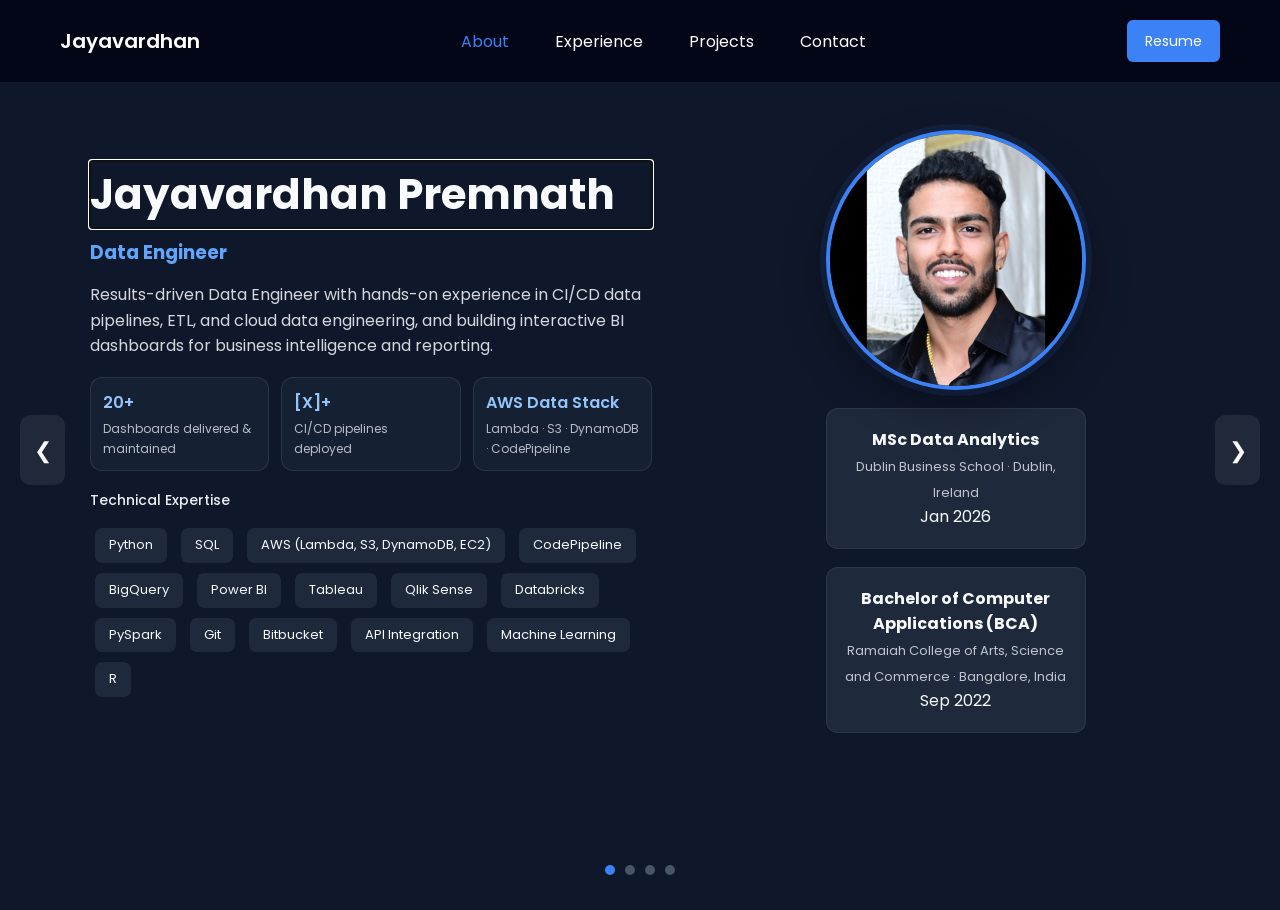
==== index.html @ 32259199 "portfolio update3" ====
<!DOCTYPE html>
<html lang="en">
  <head>
    <meta charset="UTF-8" />
    <meta name="viewport" content="width=device-width, initial-scale=1.0" />
    <title>Jayavardhan Premnath | Data Engineer</title>

    <meta
      name="description"
      content="Jayavardhan Premnath — Data Engineer. Builds CI/CD ETL pipelines and cloud analytics on AWS; delivers actionable BI dashboards using Python, SQL, and Power BI."
    />

    <link rel="preconnect" href="https://fonts.googleapis.com" />
    <link rel="preconnect" href="https://fonts.gstatic.com" crossorigin />

    <link rel="stylesheet" href="css/style.css" />
    <link
      href="https://fonts.googleapis.com/css2?family=Poppins:wght@300;400;500;600&display=swap"
      rel="stylesheet"
    />
  </head>

  <body>
    <!-- NAVBAR -->
    <nav class="navbar" aria-label="Primary">
      <a class="logo" href="#" aria-label="Go to About page">Jayavardhan</a>

      <ul class="nav-links">
        <li><button type="button" class="nav-btn active" data-page="0" aria-current="page">About</button></li>
        <li><button type="button" class="nav-btn" data-page="1">Experience</button></li>
        <li><button type="button" class="nav-btn" data-page="2">Projects</button></li>
        <li><button type="button" class="nav-btn" data-page="3">Contact</button></li>
      </ul>

      <a
        href="resume/Jayavardhan-Premnath-Resume.pdf"
        class="resume-btn"
        aria-label="Open Resume PDF"
        target="_blank"
        rel="noopener noreferrer"
      >
        Resume
      </a>
    </nav>

    <!-- PAGE WRAPPER -->
    <main class="page-wrapper">
      <!-- PAGE 1: ABOUT -->
      <section class="page active" id="page1" aria-label="About">
        <div class="about-screen">
          <div class="about-left">
            <h1>Jayavardhan Premnath</h1>
            <h3>Data Engineer</h3>

            <p>
              Results-driven Data Engineer with hands-on experience in CI/CD data pipelines, ETL, and cloud data engineering, and
              building interactive BI dashboards for business intelligence and reporting.
            </p>

            <div class="outcomes" aria-label="Key outcomes">
              <div class="outcome">
                <div class="outcome__value">20+</div>
                <div class="outcome__label">Dashboards delivered & maintained</div>
              </div>
              <div class="outcome">
                <div class="outcome__value">[X]+</div>
                <div class="outcome__label">CI/CD pipelines deployed</div>
              </div>
              <div class="outcome">
                <div class="outcome__value">AWS Data Stack</div>
                <div class="outcome__label">Lambda · S3 · DynamoDB · CodePipeline</div>
              </div>
            </div>

            <div class="skills-block" aria-label="Skills and tools">
              <h4 class="mini-heading">Technical Expertise</h4>
              <div class="skills-tags" aria-label="Technical skills">
                <span>Python</span>
                <span>SQL</span>
                <span>AWS (Lambda, S3, DynamoDB, EC2)</span>
                <span>CodePipeline</span>
                <span>BigQuery</span>
                <span>Power BI</span>
                <span>Tableau</span>
                <span>Qlik Sense</span>
                <span>Databricks</span>
                <span>PySpark</span>
                <span>Git</span>
                <span>Bitbucket</span>
                <span>API Integration</span>
                <span>Machine Learning</span>
                <span>R</span>
              </div>
            </div>
          </div>

          <div class="about-right">
            <div class="about-image">
              <img
                src="assets/images/profile.jpg"
                class="profile-image"
                alt="Profile image of Jayavardhan Premnath"
                loading="eager"
                decoding="async"
                width="320"
                height="320"
              />
            </div>

            <div class="education-card">
              <h4>MSc Data Analytics</h4>
              <span>Dublin Business School · Dublin, Ireland</span>
              <p>Jan 2026</p>
            </div>

            <div class="education-card">
              <h4>Bachelor of Computer Applications (BCA)</h4>
              <span>Ramaiah College of Arts, Science and Commerce · Bangalore, India</span>
              <p>Sep 2022</p>
            </div>
          </div>
        </div>
      </section>

      <!-- PAGE 2: EXPERIENCE & SKILLS -->
      <section class="page" id="page2" aria-label="Experience and Skills" aria-hidden="true" inert>
        <div class="section">
          <div class="section-head">
            <h2>Experience</h2>
          </div>

          <div class="page2-stack" aria-label="Experience and skills stack">
            <div class="experience-card experience-card--wide">
              <button
                type="button"
                class="experience-header js-accordion-toggle"
                id="experienceToggle-1"
                aria-controls="experienceContent-1"
                aria-expanded="false"
                data-target="experienceContent-1"
              >
                <span class="card-title">Reach — Data Engineer (Engineer 1)</span>
                <span class="role-pill" aria-label="Role dates">Dec 2022 – Sep 2024</span>
                <span class="expand-icon" aria-hidden="true">+</span>
              </button>

              <div class="experience-content" id="experienceContent-1" role="region" aria-labelledby="experienceToggle-1" hidden>
                <p class="meta">Bangalore, India</p>

                <div class="company-callout" aria-label="Company overview">
                  <p class="company-intro">
                    Cloud-native telecom SaaS enabling MVNO/broadband/IoT services. Supports high-volume data processing and
                    real-time analytics for operational insights and reporting.
                  </p>
                </div>

                <div class="env-row" aria-label="Environment and tools">
                  <span class="env-pill">AWS Lambda</span>
                  <span class="env-pill">S3</span>
                  <span class="env-pill">DynamoDB</span>
                  <span class="env-pill">CodePipeline</span>
                  <span class="env-pill">BigQuery</span>
                  <span class="env-pill">Power BI</span>
                  <span class="env-pill">Python</span>
                  <span class="env-pill">SQL</span>
                </div>

                <h4 class="role-subtitle">Key Contributions</h4>
                <ul class="impact-list">
                  <li>Built CI/CD ETL pipelines on AWS (Lambda, DynamoDB, S3, CodePipeline) for MVNO analytics datasets.</li>
                  <li>
                    Delivered and maintained <strong>20+ dashboards</strong> in Power BI (plus Qlik Sense), tracking churn, usage,
                    acquisition, and revenue KPIs.
                  </li>
                  <li>
                    Integrated HubSpot + BigQuery sources via Python (AWS Lambda) into curated BI datasets for customer success
                    analytics.
                  </li>
                  <li>Improved data freshness with event triggers and scheduled refresh/gateway configuration in Power BI.</li>
                  <li>Shipped client initiatives in Agile/Scrum with cross-functional teams (Data Quality, DevOps, Marketing).</li>
                </ul>

                <h4 class="role-subtitle">Key Initiatives</h4>
                <div class="initiatives-chips initiatives-chips--prominent" role="list" aria-label="Key initiatives">
                  <span class="chip" role="listitem">Power BI Integration Ownership</span>
                  <span class="chip" role="listitem">Pipeline Stabilization & Fixes</span>
                  <span class="chip" role="listitem">Client Dashboards & Enhancements</span>
                </div>
              </div>
            </div>

            <div class="skills-panel skills-panel--full" aria-label="Core skills">
              <div class="skills-panel__head">
                <h2 class="skills-panel__title">Core Skills</h2>
                <p class="skills-panel__subtitle">Keywords recruiters scan for</p>
              </div>

              <div class="skills-cards" role="list" aria-label="Skill groups">
                <div class="skill-card" role="listitem">
                  <div class="skill-card__title">Data Engineering</div>
                  <ul class="skill-card__list">
                    <li>ETL pipeline development</li>
                    <li>CI/CD deployment (AWS CodePipeline)</li>
                    <li>Data modeling & dataset curation</li>
                    <li>Data quality & optimization</li>
                  </ul>
                </div>

                <div class="skill-card" role="listitem">
                  <div class="skill-card__title">Cloud & Tools</div>
                  <div class="skills-tags" aria-label="Cloud and tools">
                    <span>AWS Lambda</span>
                    <span>S3</span>
                    <span>DynamoDB</span>
                    <span>EC2</span>
                    <span>BigQuery</span>
                    <span>Databricks</span>
                    <span>Git</span>
                    <span>Bitbucket</span>
                  </div>
                </div>

                <div class="skill-card" role="listitem">
                  <div class="skill-card__title">Analytics & BI</div>
                  <div class="skills-tags" aria-label="Analytics tools">
                    <span>Power BI</span>
                    <span>Tableau</span>
                    <span>Qlik Sense</span>
                  </div>
                  <div class="skill-card__hint">Dashboards, KPIs, refresh, gateway config</div>
                </div>

                <div class="skill-card" role="listitem">
                  <div class="skill-card__title">Languages</div>
                  <div class="skills-tags" aria-label="Languages">
                    <span>Python</span>
                    <span>SQL</span>
                    <span>PySpark</span>
                    <span>R</span>
                  </div>
                </div>
              </div>

              <div class="skills-footer">
                <div class="skills-footer__title">Collaboration</div>
                <ul class="skills-footer__list">
                  <li>Stakeholder engagement</li>
                  <li>Cross-functional collaboration</li>
                  <li>Agile/Scrum delivery</li>
                </ul>
              </div>
            </div>
          </div>

          <h2 class="section-title">Analytics Data Flow</h2>

          <div class="flow-wrap" aria-label="Analytics data flow">
            <div class="flow-board flow-board--with-arrows">
              <div class="flow-stage">
                <div class="flow-stage__head">Sources</div>

                <div class="flow-node">
                  <div class="flow-node__title">BigQuery</div>
                  <div class="flow-node__meta">Source (usage data)</div>
                </div>

                <div class="flow-node">
                  <div class="flow-node__title">HubSpot</div>
                  <div class="flow-node__meta">Source (customer interactions)</div>
                </div>

                <div class="flow-node">
                  <div class="flow-node__title">DynamoDB</div>
                  <div class="flow-node__meta">Source (operational data)</div>
                </div>
              </div>

              <div class="flow-stage">
                <div class="flow-stage__head">Processing</div>

                <div class="flow-node flow-node--accent">
                  <div class="flow-node__title">AWS Lambda</div>
                  <div class="flow-node__meta">Python transforms</div>
                </div>
              </div>

              <div class="flow-stage">
                <div class="flow-stage__head">Storage</div>

                <div class="flow-node">
                  <div class="flow-node__title">S3 Bucket</div>
                  <div class="flow-node__meta">Processed storage</div>
                </div>
              </div>

              <div class="flow-stage">
                <div class="flow-stage__head">Dashboards</div>

                <div class="flow-node">
                  <div class="flow-node__title">Power BI</div>
                  <div class="flow-node__meta">Analytics dashboards</div>
                </div>

                <div class="flow-node">
                  <div class="flow-node__title">Qlik Sense</div>
                  <div class="flow-node__meta">Analytics dashboards</div>
                </div>
              </div>
            </div>

            <div class="flow-connectors" aria-hidden="true">
              <div class="flow-connector"><span class="flow-connector__label">Extract</span></div>
              <div class="flow-connector"><span class="flow-connector__label">Transform</span></div>
              <div class="flow-connector"><span class="flow-connector__label">Publish</span></div>
            </div>
          </div>

          <p class="flow-caption">
            <strong>Pattern:</strong> Sources → AWS Lambda (Python transforms) → S3 processed storage → BI dashboards.
          </p>
        </div>
      </section>

      <!-- PAGE 3: PROJECTS (3 tablets) -->
      <section class="page" id="page3" aria-label="Projects" aria-hidden="true" inert>
        <div class="section">
          <div class="section-head">
            <h2>Projects</h2>
          </div>

          <div class="projects-grid" aria-label="Projects list">
            <!-- Tablet 1 -->
            <article class="project-tablet" aria-label="Airline Operations Dashboard project">
              <div class="tablet-top">
                <h3 class="tablet-title">Airline Operations Dashboard</h3>
                <div class="tablet-pill">Dashboard</div>
              </div>

              <p class="tablet-desc">
                Interactive dashboard analyzing airline operational performance for reporting and decision-making.
              </p>

              <h4 class="project-subtitle">Highlights</h4>
              <ul class="tablet-list">
                <li>Drill-down views for on-time performance, delays, and cancellations.</li>
                <li>KPI layer for route-level trends and operational insights.</li>
                <li>Optimized visuals for concise stakeholder reporting.</li>
              </ul>

              <h4 class="project-subtitle">Tech Stack</h4>
              <div class="skills-tags">
                <span>Power BI</span>
                <span>Tableau</span>
                <span>SQL</span>
              </div>

              <div class="tablet-actions">
                <a
                  class="btn-link"
                  href="https://github.com/jayavardhan22/Airline-Operations-Dashboard"
                  target="_blank"
                  rel="noopener noreferrer"
                >
                  GitHub
                </a>
              </div>
            </article>

            <!-- Tablet 2 -->
            <article class="project-tablet" aria-label="Bank Marketing ML Model project">
              <div class="tablet-top">
                <h3 class="tablet-title">Bank Marketing ML Model</h3>
                <div class="tablet-pill tablet-pill--ml">ML</div>
              </div>

              <p class="tablet-desc">Classification model predicting customer subscription behavior using marketing data.</p>

              <h4 class="project-subtitle">Highlights</h4>
              <ul class="tablet-list">
                <li>Cleaned and preprocessed dataset for modeling and evaluation.</li>
                <li>Trained and evaluated classification models with validated metrics.</li>
                <li>Interpreted feature influence to explain outcomes.</li>
              </ul>

              <h4 class="project-subtitle">Tech Stack</h4>
              <div class="skills-tags">
                <span>Python</span>
                <span>pandas</span>
                <span>scikit-learn</span>
              </div>

              <div class="tablet-actions">
                <a
                  class="btn-link"
                  href="https://github.com/jayavardhan22/Machine-Learning-Project_Bank_Marketing/blob/main/Bank_marketing_deposit.ipynb"
                  target="_blank"
                  rel="noopener noreferrer"
                >
                  GitHub
                </a>
              </div>
            </article>

            <!-- Tablet 3 -->
            <article class="project-tablet" aria-label="Traffic Collision Data Quality project">
              <div class="tablet-top">
                <h3 class="tablet-title">Traffic Collision Data Quality</h3>
                <div class="tablet-pill tablet-pill--dq">Data Quality</div>
              </div>

              <p class="tablet-desc">Hybrid ML + rule-based validation to improve dataset reliability and quality checks.</p>

              <h4 class="project-subtitle">Highlights</h4>
              <ul class="tablet-list">
                <li>Analyzed missing values, inconsistencies, and anomalies in large datasets.</li>
                <li>Implemented validation logic to score and improve reliability.</li>
                <li>Documented methodology with reproducible steps.</li>
              </ul>

              <h4 class="project-subtitle">Tech Stack</h4>
              <div class="skills-tags">
                <span>Python</span>
                <span>SQL</span>
                <span>Machine Learning</span>
              </div>

              <div class="tablet-actions">
                <a
                  class="btn-link"
                  href="https://github.com/jayavardhan22/A_Machine_Learning_and_Rule-Based_Approach_for_Data_Quality_Validation/tree/main"
                  target="_blank"
                  rel="noopener noreferrer"
                >
                  GitHub
                </a>
              </div>
            </article>
          </div>

          <h2 class="section-title">Awards & Achievements</h2>
          <div class="award-grid" aria-label="Awards">
            <div class="award-card">
              <h4>Rookie-Rockstar</h4>
              <p>Awarded for delivering critical MVNO projects ahead of schedule.</p>
            </div>
            <div class="award-card">
              <h4>Employee of the Month</h4>
              <p>Awarded for high-impact delivery and consistent execution in client work.</p>
            </div>
          </div>
        </div>
      </section>

      <!-- PAGE 4: CONTACT (interactive) -->
      <section class="page" id="page4" aria-label="Contact" aria-hidden="true" inert>
        <div class="section">
          <div class="section-head">
            <h2>Contact</h2>
          </div>

          <div class="contact-grid" aria-label="Contact methods">
            <a class="contact-tile" href="mailto:jayavardhanp2204@gmail.com" aria-label="Email Jayavardhan">
              <div class="tile-icon" aria-hidden="true">✉</div>
              <div class="tile-content">
                <div class="tile-title">Email</div>
                <div class="tile-value">jayavardhanp2204@gmail.com</div>
              </div>
              <div class="tile-cta" aria-hidden="true">Open</div>
            </a>

            <a class="contact-tile" href="tel:+353892484461" aria-label="Call Irish number">
              <div class="tile-icon" aria-hidden="true">☎</div>
              <div class="tile-content">
                <div class="tile-title">Phone (Ireland)</div>
                <div class="tile-value">+353 892 484 461</div>
              </div>
              <div class="tile-cta" aria-hidden="true">Call</div>
            </a>

            <a class="contact-tile" href="tel:+917406165884" aria-label="Call Indian number">
              <div class="tile-icon" aria-hidden="true">☎</div>
              <div class="tile-content">
                <div class="tile-title">Phone (India)</div>
                <div class="tile-value">+91 74061 65884</div>
              </div>
              <div class="tile-cta" aria-hidden="true">Call</div>
            </a>

            <a
              class="contact-tile"
              href="https://www.linkedin.com/in/jayavardhan-premnath-a7293b237/"
              target="_blank"
              rel="noopener noreferrer"
              aria-label="Open LinkedIn"
            >
              <div class="tile-icon" aria-hidden="true">in</div>
              <div class="tile-content">
                <div class="tile-title">LinkedIn</div>
                <div class="tile-value">jayavardhan-premnath</div>
              </div>
              <div class="tile-cta" aria-hidden="true">Open</div>
            </a>

            <a
              class="contact-tile"
              href="https://github.com/jayavardhan22"
              target="_blank"
              rel="noopener noreferrer"
              aria-label="Open GitHub"
            >
              <div class="tile-icon" aria-hidden="true">⌂</div>
              <div class="tile-content">
                <div class="tile-title">GitHub</div>
                <div class="tile-value">jayavardhan22</div>
              </div>
              <div class="tile-cta" aria-hidden="true">Open</div>
            </a>

            <a
              class="contact-tile"
              href="https://www.instagram.com/jayavardhan__p/"
              target="_blank"
              rel="noopener noreferrer"
              aria-label="Open Instagram"
            >
              <div class="tile-icon" aria-hidden="true">◎</div>
              <div class="tile-content">
                <div class="tile-title">Instagram</div>
                <div class="tile-value">@jayavardhan__p</div>
              </div>
              <div class="tile-cta" aria-hidden="true">Open</div>
            </a>

            <a
              class="contact-tile contact-tile--resume"
              href="resume/Jayavardhan-Premnath-Resume.pdf"
              target="_blank"
              rel="noopener noreferrer"
              aria-label="Open resume PDF"
            >
              <div class="tile-icon" aria-hidden="true">⤓</div>
              <div class="tile-content">
                <div class="tile-title">Resume</div>
                <div class="tile-value">Jayavardhan-Premnath-Resume.pdf</div>
              </div>
              <div class="tile-cta" aria-hidden="true">Open</div>
            </a>
          </div>
        </div>
      </section>
    </main>

    <!-- NAVIGATION ARROWS -->
    <div class="nav-arrows" aria-label="Page navigation arrows">
      <button type="button" class="arrow" id="prevBtn" aria-label="Previous Page">❮</button>
      <button type="button" class="arrow" id="nextBtn" aria-label="Next Page">❯</button>
    </div>

    <!-- PAGE INDICATORS -->
    <div class="page-indicator" aria-label="Page indicators">
      <button type="button" class="dot-page active" data-page="0" aria-label="Page 1"></button>
      <button type="button" class="dot-page" data-page="1" aria-label="Page 2"></button>
      <button type="button" class="dot-page" data-page="2" aria-label="Page 3"></button>
      <button type="button" class="dot-page" data-page="3" aria-label="Page 4"></button>
    </div>

    <script>
      document.addEventListener("DOMContentLoaded", () => {
        let currentPage = 0;

        const pages = Array.from(document.querySelectorAll(".page"));
        const dots = Array.from(document.querySelectorAll(".dot-page"));
        const navButtons = Array.from(document.querySelectorAll(".nav-btn"));
        const prevBtn = document.getElementById("prevBtn");
        const nextBtn = document.getElementById("nextBtn");

        const setPageState = (activeIndex) => {
          pages.forEach((page, i) => {
            const isActive = i === activeIndex;
            page.classList.toggle("active", isActive);

            page.toggleAttribute("aria-hidden", !isActive);

            if (!isActive) page.setAttribute("inert", "");
            else page.removeAttribute("inert");
          });

          dots.forEach((dot, i) => dot.classList.toggle("active", i === activeIndex));

          navButtons.forEach((btn) => {
            const isActive = Number(btn.dataset.page) === activeIndex;
            btn.classList.toggle("active", isActive);
            if (isActive) btn.setAttribute("aria-current", "page");
            else btn.removeAttribute("aria-current");
          });

          currentPage = activeIndex;
        };

        const showPage = (index) => {
          if (index < 0 || index >= pages.length) return;
          setPageState(index);

          const heading = pages[index].querySelector("h1, h2, h3");
          if (heading) {
            heading.setAttribute("tabindex", "-1");
            heading.focus({ preventScroll: true });
            heading.addEventListener("blur", () => heading.removeAttribute("tabindex"), { once: true });
          }
        };

        navButtons.forEach((btn) => {
          btn.addEventListener("click", () => showPage(Number(btn.dataset.page)));
        });

        dots.forEach((dot) => {
          dot.addEventListener("click", () => showPage(Number(dot.dataset.page)));
        });

        nextBtn.addEventListener("click", () => {
          if (currentPage < pages.length - 1) showPage(currentPage + 1);
        });

        prevBtn.addEventListener("click", () => {
          if (currentPage > 0) showPage(currentPage - 1);
        });

        document.addEventListener("keydown", (e) => {
          const tag = e.target?.tagName?.toLowerCase?.() || "";
          const isFormField = ["input", "textarea", "select"].includes(tag);
          if (isFormField) return;
          if (e.altKey || e.ctrlKey || e.metaKey) return;

          if (e.key === "ArrowRight") nextBtn.click();
          if (e.key === "ArrowLeft") prevBtn.click();
        });

        // Accordion logic used only on Experience page
        const toggles = Array.from(document.querySelectorAll(".js-accordion-toggle"));

        const openAccordion = (toggleBtn, content) => {
          content.hidden = false;
          content.classList.add("show");

          content.style.maxHeight = content.scrollHeight + "px";
          content.style.paddingTop = "20px";
          content.style.paddingBottom = "20px";

          toggleBtn.setAttribute("aria-expanded", "true");
          const icon = toggleBtn.querySelector(".expand-icon");
          if (icon) icon.textContent = "−";
        };

        const closeAccordion = (toggleBtn, content) => {
          content.classList.remove("show");
          content.style.maxHeight = "0px";
          content.style.paddingTop = "0px";
          content.style.paddingBottom = "0px";

          toggleBtn.setAttribute("aria-expanded", "false");
          const icon = toggleBtn.querySelector(".expand-icon");
          if (icon) icon.textContent = "+";

          window.setTimeout(() => {
            content.hidden = true;
          }, 350);
        };

        const onToggle = (toggleBtn) => {
          const targetId = toggleBtn.getAttribute("data-target");
          const content = document.getElementById(targetId);
          if (!content) return;

          const isOpen = toggleBtn.getAttribute("aria-expanded") === "true";
          if (isOpen) closeAccordion(toggleBtn, content);
          else openAccordion(toggleBtn, content);
        };

        toggles.forEach((btn) => btn.addEventListener("click", () => onToggle(btn)));

        showPage(0);
      });
    </script>
  </body>
</html>
---- css/style.css ----
/* GLOBAL STYLES */
* {
  margin: 0;
  padding: 0;
  box-sizing: border-box;
  font-family: 'Poppins', sans-serif;
}

html,
body {
  height: 100%;
}

body {
  background: #0f172a;
  color: #f8fafc;
  line-height: 1.6;
  overflow-x: hidden;
  overflow-y: auto;
}

img {
  max-width: 100%;
  display: block;
}

/* NAVBAR */
.navbar {
  display: flex;
  justify-content: space-between;
  align-items: center;
  padding: 20px 60px;
  background: #020617;
  position: sticky;
  top: 0;
  z-index: 1000;
}

.logo {
  font-size: 20px;
  font-weight: 600;
  color: #ffffff;
  text-decoration: none;
}

.nav-links {
  display: flex;
  list-style: none;
  gap: 30px;
  align-items: center;
}

.nav-btn {
  appearance: none;
  border: 0;
  background: transparent;
  color: #ffffff;
  cursor: pointer;
  font-size: 16px;
  padding: 6px 8px;
  transition: color 0.2s ease;
}

.nav-btn:hover {
  color: #3b82f6;
}

.nav-btn.active {
  color: #3b82f6;
}

.nav-btn:focus-visible,
.resume-btn:focus-visible,
.arrow:focus-visible,
.dot-page:focus-visible,
.experience-header:focus-visible,
.project-links a:focus-visible,
#page4 a:focus-visible,
.logo:focus-visible,
.btn-link:focus-visible,
.contact-tile:focus-visible {
  outline: 2px solid #3b82f6;
  outline-offset: 3px;
}

.resume-btn {
  background: #3b82f6;
  padding: 10px 18px;
  border-radius: 6px;
  color: #ffffff;
  text-decoration: none;
  font-size: 14px;
  transition: background 0.2s ease;
}

.resume-btn:hover {
  background: #2563eb;
}

/* PAGE SYSTEM */
.page-wrapper {
  position: relative;
  min-height: calc(100vh - 72px);
  overflow: hidden;
}

.page {
  position: absolute;
  inset: 0;
  width: 100%;
  padding: 48px 60px;
  min-height: calc(100vh - 72px);
  opacity: 0;
  transform: translateX(100%);
  transition: transform 0.55s ease, opacity 0.55s ease;
  pointer-events: none;
}

.page.active {
  position: relative;
  opacity: 1;
  transform: translateX(0);
  pointer-events: auto;
}

/* ABOUT PAGE */
.about-screen {
  display: grid;
  grid-template-columns: 1.2fr 1fr;
  align-items: center;
  gap: 70px;
  max-width: 1100px;
  margin: 0 auto;
}

.about-left h1 {
  font-size: 42px;
  margin-bottom: 10px;
}

.about-left h3 {
  color: #60a5fa;
  margin-bottom: 14px;
}

.about-left p {
  color: rgba(248, 250, 252, 0.85);
  max-width: 560px;
}

/* Key outcomes */
.outcomes {
  margin-top: 18px;
  display: grid;
  grid-template-columns: repeat(3, minmax(0, 1fr));
  gap: 12px;
  max-width: 680px;
}

.outcome {
  border: 1px solid rgba(148, 163, 184, 0.16);
  background: rgba(30, 41, 59, 0.55);
  border-radius: 12px;
  padding: 12px;
}

.outcome__value {
  font-size: 16px;
  font-weight: 600;
  color: #93c5fd;
  margin-bottom: 4px;
}

.outcome__label {
  font-size: 12px;
  opacity: 0.9;
  color: rgba(248, 250, 252, 0.8);
}

/* SKILLS (tags) */
.skills-tags {
  margin-top: 12px;
}

.skills-tags span {
  background: #1e293b;
  padding: 7px 14px;
  border-radius: 7px;
  font-size: 13px;
  margin: 5px;
  display: inline-block;
  transition: background 0.2s ease, transform 0.2s ease;
}

.skills-tags span:hover {
  background: #3b82f6;
  transform: translateY(-1px);
}

.skills-block {
  margin-top: 18px;
}

.mini-heading {
  margin-top: 18px;
  font-size: 14px;
  font-weight: 500;
  opacity: 0.95;
}

/* RIGHT SIDE ABOUT */
.about-right {
  display: flex;
  flex-direction: column;
  align-items: center;
  gap: 18px;
}

/* Image frame wrapper for consistent crop */
.about-image {
  width: 260px;
  height: 260px;
  border-radius: 50%;
  overflow: hidden;
  position: relative;
  background: #0b1220;
  border: 4px solid #3b82f6;
  box-shadow: 0 0 0 6px rgba(59, 130, 246, 0.1), 0 16px 40px rgba(0, 0, 0, 0.35);
}

.profile-image {
  width: 100%;
  height: 100%;
  display: block;
  object-fit: cover;
  object-position: 50% 20%;
}

/* EDUCATION */
.education-card {
  background: #1e293b;
  padding: 18px;
  border-radius: 12px;
  width: 260px;
  text-align: center;
  transition: transform 0.2s ease, background 0.2s ease;
  border: 1px solid rgba(148, 163, 184, 0.12);
}

.education-card:hover {
  background: #334155;
  transform: translateY(-4px);
}

.education-card span {
  opacity: 0.75;
  font-size: 13px;
}

/* GENERAL SECTIONS */
.section {
  max-width: 1050px;
  margin: 0 auto;
}

.section h2 {
  font-size: 28px;
  margin-bottom: 18px;
}

.section-title {
  margin-top: 34px;
}

.section-head {
  margin-bottom: 16px;
}

/* PAGE 2 stack */
.page2-stack {
  display: grid;
  grid-template-columns: 1fr;
  gap: 16px;
  margin-top: 14px;
}

/* EXPERIENCE / ACCORDION CARDS */
.experience-card {
  background: #1e293b;
  border-radius: 12px;
  max-width: 900px;
  margin: 0 auto;
  overflow: hidden;
  border: 1px solid rgba(148, 163, 184, 0.12);
}

.experience-card--wide {
  max-width: 100%;
}

.experience-header {
  width: 100%;
  border: 0;
  background: transparent;
  color: inherit;
  display: grid;
  grid-template-columns: 1fr auto auto;
  gap: 10px;
  align-items: center;
  padding: 18px 20px;
  cursor: pointer;
  user-select: none;
  text-align: left;
}

.card-title {
  font-size: 18px;
  font-weight: 500;
}

.role-pill {
  white-space: nowrap;
  font-size: 12px;
  padding: 6px 10px;
  border-radius: 999px;
  background: rgba(148, 163, 184, 0.12);
  border: 1px solid rgba(148, 163, 184, 0.18);
  color: rgba(248, 250, 252, 0.9);
}

.expand-icon {
  font-size: 18px;
  min-width: 24px;
  text-align: right;
}

.meta {
  opacity: 0.85;
}

.company-callout {
  margin-top: 10px;
  border: 1px solid rgba(148, 163, 184, 0.12);
  background: rgba(2, 6, 23, 0.25);
  border-radius: 12px;
  padding: 12px;
}

.company-intro {
  opacity: 0.92;
}

.role-subtitle {
  margin-top: 14px;
  margin-bottom: 6px;
  font-size: 14px;
  font-weight: 600;
  opacity: 0.95;
}

.env-row {
  margin-top: 12px;
  display: flex;
  flex-wrap: wrap;
  gap: 8px;
}

.env-pill {
  font-size: 12px;
  padding: 6px 10px;
  border-radius: 999px;
  border: 1px solid rgba(59, 130, 246, 0.25);
  background: rgba(59, 130, 246, 0.08);
  color: rgba(219, 234, 254, 0.95);
}

.impact-list {
  margin-top: 8px;
}

.impact-list li {
  opacity: 0.92;
  margin-bottom: 8px;
}

.experience-content {
  max-height: 0;
  overflow: hidden;
  padding: 0 20px;
  transition: max-height 0.35s ease, padding 0.35s ease;
}

.experience-content.show {
  padding: 18px 20px;
}

.experience-content ul {
  margin-left: 20px;
  margin-top: 10px;
}

/* Key initiatives */
.initiatives-chips {
  display: flex;
  flex-wrap: wrap;
  gap: 10px;
  margin-top: 12px;
}

.initiatives-chips--prominent {
  padding: 12px;
  border-radius: 12px;
  border: 1px solid rgba(59, 130, 246, 0.22);
  background: rgba(59, 130, 246, 0.09);
}

.chip {
  display: inline-flex;
  align-items: center;
  padding: 8px 12px;
  border-radius: 999px;
  font-size: 12px;
  background: rgba(59, 130, 246, 0.16);
  border: 1px solid rgba(59, 130, 246, 0.4);
  color: #dbeafe;
}

/* CORE SKILLS */
.skills-panel {
  background: radial-gradient(1200px 400px at 20% 0%, rgba(59, 130, 246, 0.14), transparent 60%),
    rgba(30, 41, 59, 0.55);
  border: 1px solid rgba(148, 163, 184, 0.12);
  border-radius: 12px;
  padding: 16px;
}

.skills-panel--full {
  max-width: 100%;
}

.skills-panel__head {
  display: flex;
  align-items: baseline;
  justify-content: space-between;
  gap: 12px;
  padding-bottom: 10px;
  border-bottom: 1px solid rgba(148, 163, 184, 0.12);
  margin-bottom: 12px;
}

.skills-panel__title {
  font-size: 18px;
  margin: 0;
}

.skills-panel__subtitle {
  font-size: 12px;
  opacity: 0.85;
}

.skills-cards {
  display: grid;
  grid-template-columns: repeat(2, minmax(0, 1fr));
  gap: 12px;
}

.skill-card {
  background: rgba(2, 6, 23, 0.22);
  border: 1px solid rgba(148, 163, 184, 0.12);
  border-radius: 12px;
  padding: 12px;
  transition: transform 0.2s ease, border-color 0.2s ease;
}

.skill-card:hover {
  transform: translateY(-2px);
  border-color: rgba(59, 130, 246, 0.25);
}

.skill-card__title {
  font-size: 13px;
  font-weight: 600;
  opacity: 0.95;
  margin-bottom: 8px;
  position: relative;
  padding-left: 18px;
}

.skill-card__title::before {
  content: '▸';
  position: absolute;
  left: 0;
  top: 0;
  opacity: 0.9;
  color: #60a5fa;
}

.skill-card__list {
  margin-left: 18px;
}

.skill-card__list li {
  margin-bottom: 6px;
  opacity: 0.9;
}

.skill-card__hint {
  margin-top: 8px;
  font-size: 12px;
  opacity: 0.78;
}

.skills-footer {
  margin-top: 12px;
  padding-top: 12px;
  border-top: 1px solid rgba(148, 163, 184, 0.12);
}

.skills-footer__title {
  font-size: 13px;
  font-weight: 600;
  margin-bottom: 6px;
  opacity: 0.95;
}

.skills-footer__list {
  margin-left: 18px;
}

.skills-footer__list li {
  margin-bottom: 6px;
  opacity: 0.88;
}

/* FLOW */
.flow-wrap {
  position: relative;
  margin-top: 12px;
}

.flow-board {
  display: grid;
  grid-template-columns: repeat(4, minmax(0, 1fr));
  gap: 12px;
  align-items: start;
}

.flow-board--with-arrows .flow-stage:not(:last-child)::after {
  content: '➜';
  position: absolute;
  top: 18px;
  right: -18px;
  color: rgba(34, 197, 94, 0.9);
  font-size: 18px;
}

.flow-stage {
  background: rgba(30, 41, 59, 0.55);
  border: 1px solid rgba(148, 163, 184, 0.12);
  border-radius: 12px;
  padding: 12px;
  position: relative;
  min-height: 185px;
}

.flow-stage__head {
  font-size: 12px;
  letter-spacing: 0.08em;
  text-transform: uppercase;
  opacity: 0.85;
  margin-bottom: 10px;
}

.flow-node {
  background: #1e293b;
  border: 1px solid rgba(148, 163, 184, 0.12);
  border-radius: 10px;
  padding: 12px;
  margin-bottom: 10px;
}

.flow-node:last-child {
  margin-bottom: 0;
}

.flow-node__title {
  font-size: 14px;
  font-weight: 500;
}

.flow-node__meta {
  font-size: 12px;
  opacity: 0.8;
  margin-top: 4px;
}

.flow-node--accent {
  border-color: rgba(59, 130, 246, 0.35);
  background: rgba(30, 41, 59, 0.85);
}

/* Connectors row under the board */
.flow-connectors {
  display: grid;
  grid-template-columns: repeat(3, minmax(0, 1fr));
  gap: 12px;
  margin-top: 10px;
  padding: 0 6px;
}

.flow-connector {
  height: 28px;
  border-radius: 999px;
  border: 1px solid rgba(34, 197, 94, 0.35);
  background: rgba(34, 197, 94, 0.08);
  position: relative;
  overflow: hidden;
}

.flow-connector::before {
  content: '';
  position: absolute;
  inset: 0;
  background: linear-gradient(90deg, transparent, rgba(34, 197, 94, 0.23), transparent);
  transform: translateX(-60%);
  animation: flowSweep 1.8s linear infinite;
}

.flow-connector::after {
  content: '➜';
  position: absolute;
  right: 10px;
  top: 50%;
  transform: translateY(-50%);
  opacity: 0.9;
  color: #22c55e;
  font-size: 14px;
}

.flow-connector__label {
  position: relative;
  z-index: 1;
  display: inline-flex;
  height: 100%;
  align-items: center;
  padding-left: 12px;
  font-size: 12px;
  opacity: 0.9;
  color: #bbf7d0;
  letter-spacing: 0.02em;
}

@keyframes flowSweep {
  0% { transform: translateX(-60%); }
  100% { transform: translateX(60%); }
}

.flow-caption {
  margin-top: 10px;
  font-size: 13px;
  opacity: 0.85;
}

/* PROJECTS: tablets grid */
.projects-grid {
  display: grid;
  grid-template-columns: repeat(3, minmax(0, 1fr));
  gap: 14px;
  margin-top: 14px;
}

.project-tablet {
  background: radial-gradient(900px 260px at 20% 0%, rgba(59, 130, 246, 0.18), transparent 60%),
    rgba(30, 41, 59, 0.55);
  border: 1px solid rgba(148, 163, 184, 0.14);
  border-radius: 16px;
  padding: 14px;
  transition: transform 0.2s ease, border-color 0.2s ease;
  min-height: 420px;
}

.project-tablet:hover {
  transform: translateY(-4px);
  border-color: rgba(59, 130, 246, 0.28);
}

.tablet-top {
  display: flex;
  align-items: flex-start;
  justify-content: space-between;
  gap: 10px;
  margin-bottom: 10px;
}

.tablet-title {
  font-size: 16px;
  font-weight: 600;
  line-height: 1.3;
}

.tablet-pill {
  font-size: 11px;
  padding: 6px 10px;
  border-radius: 999px;
  border: 1px solid rgba(148, 163, 184, 0.18);
  background: rgba(2, 6, 23, 0.18);
  opacity: 0.95;
  white-space: nowrap;
}

.tablet-pill--ml {
  border-color: rgba(168, 85, 247, 0.35);
  background: rgba(168, 85, 247, 0.12);
}

.tablet-pill--dq {
  border-color: rgba(34, 197, 94, 0.35);
  background: rgba(34, 197, 94, 0.12);
}

.tablet-desc {
  opacity: 0.86;
  font-size: 13px;
  margin-bottom: 10px;
}

.tablet-list {
  margin-left: 18px;
  margin-top: 8px;
}

.tablet-list li {
  margin-bottom: 8px;
  opacity: 0.9;
}

.tablet-actions {
  margin-top: 12px;
  display: flex;
  gap: 10px;
}

.btn-link {
  display: inline-flex;
  align-items: center;
  justify-content: center;
  padding: 10px 12px;
  border-radius: 12px;
  text-decoration: none;
  color: #e2e8f0;
  background: rgba(2, 6, 23, 0.25);
  border: 1px solid rgba(148, 163, 184, 0.14);
  transition: transform 0.2s ease, background 0.2s ease, border-color 0.2s ease;
}

.btn-link:hover {
  transform: translateY(-2px);
  background: rgba(59, 130, 246, 0.14);
  border-color: rgba(59, 130, 246, 0.25);
}

/* PROJECTS EXTRAS */
.project-subtitle {
  margin-top: 14px;
  margin-bottom: 6px;
  font-size: 13px;
  font-weight: 600;
  opacity: 0.95;
}

/* Awards */
.award-grid {
  display: grid;
  grid-template-columns: repeat(2, minmax(0, 1fr));
  gap: 14px;
  max-width: 650px;
  margin: 0 auto;
}

.award-card {
  background: rgba(30, 41, 59, 0.55);
  border: 1px solid rgba(148, 163, 184, 0.12);
  border-radius: 12px;
  padding: 16px;
}

.award-card h4 {
  font-size: 16px;
  margin-bottom: 6px;
}

.award-card p {
  font-size: 13px;
  opacity: 0.85;
}

/* CONTACT: interactive grid */
.contact-grid {
  display: grid;
  grid-template-columns: repeat(2, minmax(0, 1fr));
  gap: 14px;
  margin-top: 14px;
}

.contact-tile {
  text-decoration: none;
  color: inherit;
  display: grid;
  grid-template-columns: 44px 1fr auto;
  align-items: center;
  gap: 12px;

  padding: 14px;
  border-radius: 16px;
  border: 1px solid rgba(148, 163, 184, 0.14);
  background: rgba(30, 41, 59, 0.55);

  transition: transform 0.2s ease, border-color 0.2s ease, background 0.2s ease;
}

.contact-tile:hover {
  transform: translateY(-3px);
  border-color: rgba(59, 130, 246, 0.3);
  background: rgba(2, 6, 23, 0.22);
}

.contact-tile--resume {
  border-color: rgba(34, 197, 94, 0.22);
}

.tile-icon {
  width: 44px;
  height: 44px;
  border-radius: 14px;
  display: flex;
  align-items: center;
  justify-content: center;

  background: rgba(59, 130, 246, 0.12);
  border: 1px solid rgba(59, 130, 246, 0.22);

  font-weight: 600;
}

.tile-content {
  min-width: 0;
}

.tile-title {
  font-size: 12px;
  opacity: 0.8;
  margin-bottom: 2px;
}

.tile-value {
  font-size: 14px;
  font-weight: 500;
  overflow: hidden;
  text-overflow: ellipsis;
  white-space: nowrap;
}

.tile-cta {
  font-size: 12px;
  opacity: 0.75;
  padding: 6px 10px;
  border-radius: 999px;
  background: rgba(148, 163, 184, 0.12);
  border: 1px solid rgba(148, 163, 184, 0.16);
}

/* NAVIGATION ARROWS */
.nav-arrows {
  position: fixed;
  top: 50%;
  left: 0;
  width: 100%;
  display: flex;
  justify-content: space-between;
  transform: translateY(-50%);
  pointer-events: none;
  z-index: 100;
}

.arrow {
  pointer-events: auto;
  border: 0;
  color: inherit;
  width: 45px;
  height: 70px;
  background: rgba(255, 255, 255, 0.08);
  backdrop-filter: blur(10px);
  display: flex;
  align-items: center;
  justify-content: center;
  border-radius: 10px;
  font-size: 22px;
  cursor: pointer;
  margin: 0 20px;
  transition: background 0.2s ease;
}

.arrow:hover {
  background: rgba(59, 130, 246, 0.5);
}

/* PAGE INDICATOR */
.page-indicator {
  position: fixed;
  bottom: 25px;
  left: 50%;
  transform: translateX(-50%);
  display: flex;
  gap: 10px;
  z-index: 110;
}

.dot-page {
  appearance: none;
  border: 0;
  padding: 0;
  width: 10px;
  height: 10px;
  border-radius: 50%;
  background: #475569;
  cursor: pointer;
}

.dot-page.active {
  background: #3b82f6;
}

/* RESPONSIVE */
@media (max-width: 900px) {
  .navbar { padding: 16px 20px; }
  .nav-links { display: none; }
  .page { padding: 32px 20px; }

  .about-screen {
    grid-template-columns: 1fr;
    text-align: center;
    gap: 40px;
  }

  .about-left p { margin: 0 auto; }

  .outcomes {
    grid-template-columns: 1fr;
    max-width: 420px;
    margin-left: auto;
    margin-right: auto;
  }

  .about-image {
    width: 210px;
    height: 210px;
  }

  .skills-cards { grid-template-columns: 1fr; }

  .flow-board { grid-template-columns: 1fr; }
  .flow-board--with-arrows .flow-stage:not(:last-child)::after { content: ''; }
  .flow-connectors { grid-template-columns: 1fr; }

  .projects-grid { grid-template-columns: 1fr; }

  .award-grid { grid-template-columns: 1fr; }

  .contact-grid { grid-template-columns: 1fr; }

  .arrow {
    margin: 0 10px;
    width: 42px;
    height: 64px;
  }
}

/* Reduced motion */
@media (prefers-reduced-motion: reduce) {
  .page { transition: none; }
  .experience-content { transition: none; }
  .flow-connector::before { animation: none; }
}
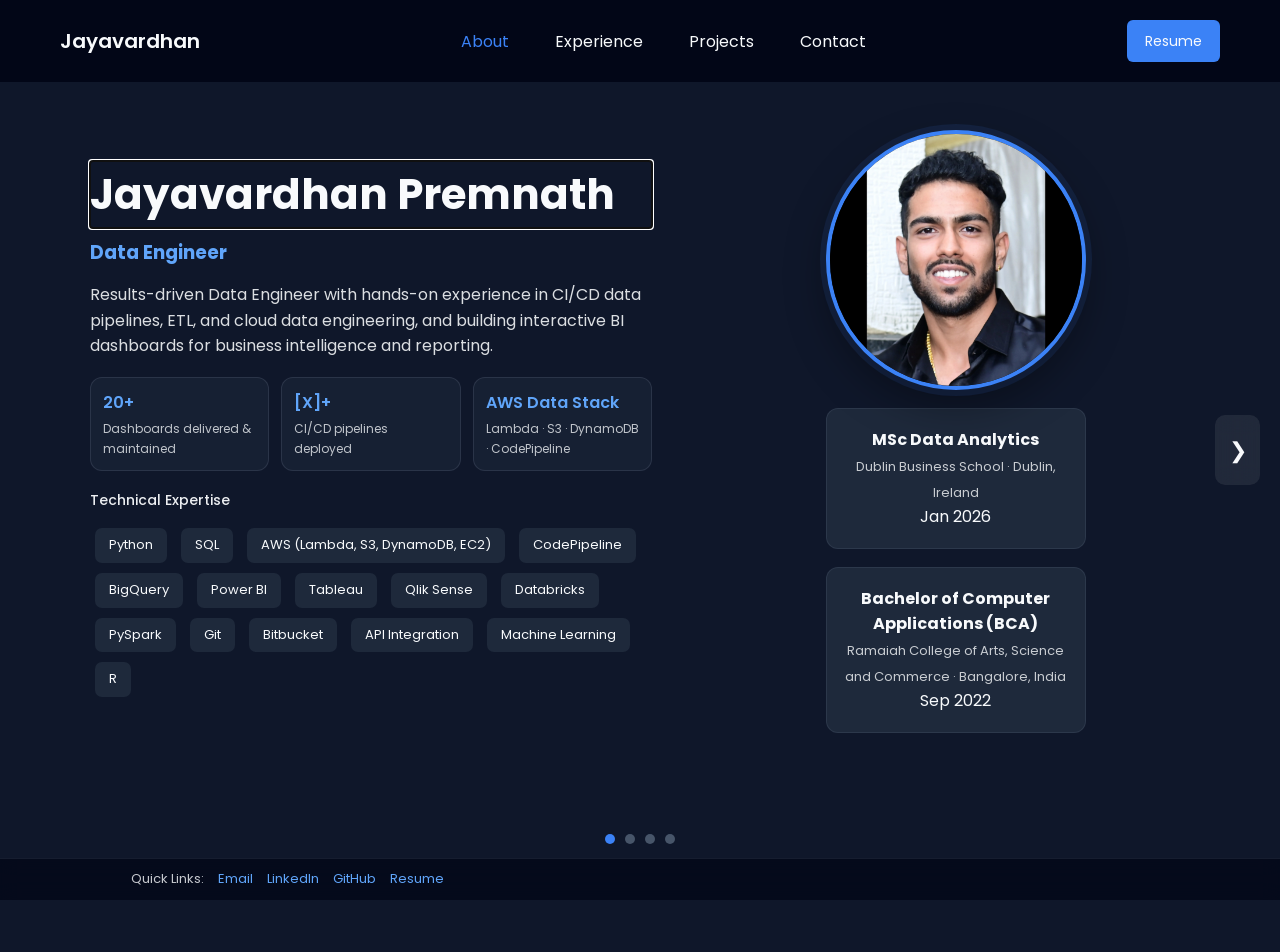
==== commit 857fef73: "portfolio update4" ====
--- a/index.html
+++ b/index.html
@@ -3,15 +3,47 @@
   <head>
     <meta charset="UTF-8" />
     <meta name="viewport" content="width=device-width, initial-scale=1.0" />
-    <title>Jayavardhan Premnath | Data Engineer</title>
+    <title>Jayavardhan Premnath | Data Engineer Portfolio</title>
 
     <meta
       name="description"
-      content="Jayavardhan Premnath — Data Engineer. Builds CI/CD ETL pipelines and cloud analytics on AWS; delivers actionable BI dashboards using Python, SQL, and Power BI."
+      content="Jayavardhan Premnath — Data Engineer. Builds CI/CD data pipelines and cloud analytics on AWS; delivers BI dashboards using Python, SQL, and Power BI."
     />
-
+    <meta name="theme-color" content="#0f172a" />
+
+    <!-- Canonical (update after you deploy) -->
+    <link rel="canonical" href="https://example.com/" />
+
+    <!-- Open Graph -->
+    <meta property="og:type" content="website" />
+    <meta property="og:title" content="Jayavardhan Premnath | Data Engineer Portfolio" />
+    <meta
+      property="og:description"
+      content="AWS ETL/CI-CD pipelines, Python/SQL, and BI dashboards (Power BI, Qlik Sense)."
+    />
+    <meta property="og:url" content="https://example.com/" />
+    <meta property="og:image" content="assets/images/og-cover.png" />
+
+    <!-- Twitter Card -->
+    <meta name="twitter:card" content="summary_large_image" />
+    <meta name="twitter:title" content="Jayavardhan Premnath | Data Engineer Portfolio" />
+    <meta
+      name="twitter:description"
+      content="AWS ETL/CI-CD pipelines, Python/SQL, and BI dashboards (Power BI, Qlik Sense)."
+    />
+    <meta name="twitter:image" content="assets/images/og-cover.png" />
+
+    <!-- Favicons -->
+    <link rel="icon" href="assets/favicons/favicon.ico" sizes="any" />
+    <link rel="icon" type="image/png" href="assets/favicons/favicon-32.png" sizes="32x32" />
+    <link rel="icon" type="image/png" href="assets/favicons/favicon-16.png" sizes="16x16" />
+    <link rel="apple-touch-icon" href="assets/favicons/apple-touch-icon.png" />
+    <link rel="manifest" href="assets/favicons/site.webmanifest" />
+
+    <!-- Perf -->
     <link rel="preconnect" href="https://fonts.googleapis.com" />
     <link rel="preconnect" href="https://fonts.gstatic.com" crossorigin />
+    <link rel="preload" as="image" href="assets/images/profile.webp" type="image/webp" />
 
     <link rel="stylesheet" href="css/style.css" />
     <link
@@ -21,6 +53,8 @@
   </head>
 
   <body>
+    <a class="skip-link" href="#page1">Skip to content</a>
+
     <!-- NAVBAR -->
     <nav class="navbar" aria-label="Primary">
       <a class="logo" href="#" aria-label="Go to About page">Jayavardhan</a>
@@ -35,7 +69,8 @@
       <a
         href="resume/Jayavardhan-Premnath-Resume.pdf"
         class="resume-btn"
-        aria-label="Open Resume PDF"
+        aria-label="Open Jayavardhan Premnath Resume (PDF)"
+        title="Jayavardhan Premnath Resume"
         target="_blank"
         rel="noopener noreferrer"
       >
@@ -43,9 +78,8 @@
       </a>
     </nav>
 
-    <!-- PAGE WRAPPER -->
-    <main class="page-wrapper">
-      <!-- PAGE 1: ABOUT -->
+    <main class="page-wrapper" id="main">
+      <!-- PAGE 1 -->
       <section class="page active" id="page1" aria-label="About">
         <div class="about-screen">
           <div class="about-left">
@@ -96,15 +130,18 @@
 
           <div class="about-right">
             <div class="about-image">
-              <img
-                src="assets/images/profile.jpg"
-                class="profile-image"
-                alt="Profile image of Jayavardhan Premnath"
-                loading="eager"
-                decoding="async"
-                width="320"
-                height="320"
-              />
+              <picture>
+                <source srcset="assets/images/profile.webp" type="image/webp" />
+                <img
+                  src="assets/images/profile.jpg"
+                  class="profile-image"
+                  alt="Profile image of Jayavardhan Premnath"
+                  loading="eager"
+                  decoding="async"
+                  width="320"
+                  height="320"
+                />
+              </picture>
             </div>
 
             <div class="education-card">
@@ -122,11 +159,28 @@
         </div>
       </section>
 
-      <!-- PAGE 2: EXPERIENCE & SKILLS -->
+      <!-- PAGE 2 -->
       <section class="page" id="page2" aria-label="Experience and Skills" aria-hidden="true" inert>
         <div class="section">
           <div class="section-head">
             <h2>Experience</h2>
+          </div>
+
+          <div class="skills-panel skills-panel--full" aria-label="Tech stack summary">
+            <div class="skills-panel__head">
+              <h3 class="skills-panel__title">Tech Stack</h3>
+              <p class="skills-panel__subtitle">Primary production tools</p>
+            </div>
+            <div class="skills-tags" aria-label="Primary tech stack">
+              <span>AWS Lambda</span>
+              <span>S3</span>
+              <span>DynamoDB</span>
+              <span>CodePipeline</span>
+              <span>BigQuery</span>
+              <span>Python</span>
+              <span>SQL</span>
+              <span>Power BI</span>
+            </div>
           </div>
 
           <div class="page2-stack" aria-label="Experience and skills stack">
@@ -165,19 +219,28 @@
                   <span class="env-pill">SQL</span>
                 </div>
 
-                <h4 class="role-subtitle">Key Contributions</h4>
+                <h4 class="role-subtitle">Key Contributions (Impact)</h4>
                 <ul class="impact-list">
-                  <li>Built CI/CD ETL pipelines on AWS (Lambda, DynamoDB, S3, CodePipeline) for MVNO analytics datasets.</li>
                   <li>
-                    Delivered and maintained <strong>20+ dashboards</strong> in Power BI (plus Qlik Sense), tracking churn, usage,
-                    acquisition, and revenue KPIs.
+                    Built CI/CD ETL pipelines on AWS (Lambda, DynamoDB, S3, CodePipeline) processing
+                    <strong>[N]+ records/day</strong> and publishing curated datasets for dashboards.
                   </li>
                   <li>
-                    Integrated HubSpot + BigQuery sources via Python (AWS Lambda) into curated BI datasets for customer success
-                    analytics.
+                    Delivered and maintained <strong>20+ dashboards</strong> (Power BI + Qlik Sense), reducing manual reporting by
+                    <strong>[X] hours/week</strong> through standardized KPI definitions.
                   </li>
-                  <li>Improved data freshness with event triggers and scheduled refresh/gateway configuration in Power BI.</li>
-                  <li>Shipped client initiatives in Agile/Scrum with cross-functional teams (Data Quality, DevOps, Marketing).</li>
+                  <li>
+                    Integrated HubSpot + BigQuery sources via Python (AWS Lambda), improving dataset completeness by
+                    <strong>[X]%</strong> and enabling automated customer success reporting.
+                  </li>
+                  <li>
+                    Improved data freshness from <strong>[X] hours</strong> to <strong>[Y] minutes</strong> using triggers + scheduled
+                    refresh and gateway configuration in Power BI.
+                  </li>
+                  <li>
+                    Reduced pipeline failures by <strong>[X]%</strong> by adding validations, retry logic, and operational fixes across
+                    deployed CI/CD workflows.
+                  </li>
                 </ul>
 
                 <h4 class="role-subtitle">Key Initiatives</h4>
@@ -191,7 +254,7 @@
 
             <div class="skills-panel skills-panel--full" aria-label="Core skills">
               <div class="skills-panel__head">
-                <h2 class="skills-panel__title">Core Skills</h2>
+                <h3 class="skills-panel__title">Core Skills</h3>
                 <p class="skills-panel__subtitle">Keywords recruiters scan for</p>
               </div>
 
@@ -250,6 +313,15 @@
                 </ul>
               </div>
             </div>
+
+            <div class="quote-card" aria-label="Recommendation">
+              <div class="quote-mark" aria-hidden="true">“</div>
+              <p class="quote-text">
+                Jayavardhan consistently delivered high-quality dashboards and stabilized critical pipelines with strong ownership
+                and clear communication.
+              </p>
+              <p class="quote-meta">— Recommendation (add name/title if available)</p>
+            </div>
           </div>
 
           <h2 class="section-title">Analytics Data Flow</h2>
@@ -258,17 +330,14 @@
             <div class="flow-board flow-board--with-arrows">
               <div class="flow-stage">
                 <div class="flow-stage__head">Sources</div>
-
                 <div class="flow-node">
                   <div class="flow-node__title">BigQuery</div>
                   <div class="flow-node__meta">Source (usage data)</div>
                 </div>
-
                 <div class="flow-node">
                   <div class="flow-node__title">HubSpot</div>
                   <div class="flow-node__meta">Source (customer interactions)</div>
                 </div>
-
                 <div class="flow-node">
                   <div class="flow-node__title">DynamoDB</div>
                   <div class="flow-node__meta">Source (operational data)</div>
@@ -277,7 +346,6 @@
 
               <div class="flow-stage">
                 <div class="flow-stage__head">Processing</div>
-
                 <div class="flow-node flow-node--accent">
                   <div class="flow-node__title">AWS Lambda</div>
                   <div class="flow-node__meta">Python transforms</div>
@@ -286,7 +354,6 @@
 
               <div class="flow-stage">
                 <div class="flow-stage__head">Storage</div>
-
                 <div class="flow-node">
                   <div class="flow-node__title">S3 Bucket</div>
                   <div class="flow-node__meta">Processed storage</div>
@@ -295,12 +362,10 @@
 
               <div class="flow-stage">
                 <div class="flow-stage__head">Dashboards</div>
-
                 <div class="flow-node">
                   <div class="flow-node__title">Power BI</div>
                   <div class="flow-node__meta">Analytics dashboards</div>
                 </div>
-
                 <div class="flow-node">
                   <div class="flow-node__title">Qlik Sense</div>
                   <div class="flow-node__meta">Analytics dashboards</div>
@@ -321,7 +386,7 @@
         </div>
       </section>
 
-      <!-- PAGE 3: PROJECTS (3 tablets) -->
+      <!-- PAGE 3 -->
       <section class="page" id="page3" aria-label="Projects" aria-hidden="true" inert>
         <div class="section">
           <div class="section-head">
@@ -329,23 +394,29 @@
           </div>
 
           <div class="projects-grid" aria-label="Projects list">
-            <!-- Tablet 1 -->
             <article class="project-tablet" aria-label="Airline Operations Dashboard project">
               <div class="tablet-top">
                 <h3 class="tablet-title">Airline Operations Dashboard</h3>
                 <div class="tablet-pill">Dashboard</div>
               </div>
 
-              <p class="tablet-desc">
-                Interactive dashboard analyzing airline operational performance for reporting and decision-making.
-              </p>
-
-              <h4 class="project-subtitle">Highlights</h4>
-              <ul class="tablet-list">
-                <li>Drill-down views for on-time performance, delays, and cancellations.</li>
-                <li>KPI layer for route-level trends and operational insights.</li>
-                <li>Optimized visuals for concise stakeholder reporting.</li>
-              </ul>
+              <div class="tablet-block">
+                <h4 class="tablet-h">Problem</h4>
+                <p class="tablet-p">Stakeholders needed quick visibility into airline operational performance and delay drivers.</p>
+              </div>
+
+              <div class="tablet-block">
+                <h4 class="tablet-h">Solution</h4>
+                <ul class="tablet-list">
+                  <li>Built drill-down views for on-time performance, delays, and cancellations.</li>
+                  <li>Designed KPI layer for route-level trends and executive reporting.</li>
+                </ul>
+              </div>
+
+              <div class="tablet-block">
+                <h4 class="tablet-h">Impact</h4>
+                <p class="tablet-p">Reduced analysis time by <strong>[X]%</strong> and centralized <strong>[N]</strong> key KPIs.</p>
+              </div>
 
               <h4 class="project-subtitle">Tech Stack</h4>
               <div class="skills-tags">
@@ -366,21 +437,31 @@
               </div>
             </article>
 
-            <!-- Tablet 2 -->
             <article class="project-tablet" aria-label="Bank Marketing ML Model project">
               <div class="tablet-top">
                 <h3 class="tablet-title">Bank Marketing ML Model</h3>
                 <div class="tablet-pill tablet-pill--ml">ML</div>
               </div>
 
-              <p class="tablet-desc">Classification model predicting customer subscription behavior using marketing data.</p>
-
-              <h4 class="project-subtitle">Highlights</h4>
-              <ul class="tablet-list">
-                <li>Cleaned and preprocessed dataset for modeling and evaluation.</li>
-                <li>Trained and evaluated classification models with validated metrics.</li>
-                <li>Interpreted feature influence to explain outcomes.</li>
-              </ul>
+              <div class="tablet-block">
+                <h4 class="tablet-h">Problem</h4>
+                <p class="tablet-p">Predict customer subscription behavior to improve targeting and campaign efficiency.</p>
+              </div>
+
+              <div class="tablet-block">
+                <h4 class="tablet-h">Solution</h4>
+                <ul class="tablet-list">
+                  <li>Prepared pipelines for cleaning, preprocessing, and feature preparation.</li>
+                  <li>Trained and evaluated classification models with validated metrics.</li>
+                </ul>
+              </div>
+
+              <div class="tablet-block">
+                <h4 class="tablet-h">Impact</h4>
+                <p class="tablet-p">
+                  Achieved <strong>[X]</strong> baseline score and reduced manual segmentation effort by <strong>[Y]%</strong>.
+                </p>
+              </div>
 
               <h4 class="project-subtitle">Tech Stack</h4>
               <div class="skills-tags">
@@ -401,21 +482,29 @@
               </div>
             </article>
 
-            <!-- Tablet 3 -->
             <article class="project-tablet" aria-label="Traffic Collision Data Quality project">
               <div class="tablet-top">
                 <h3 class="tablet-title">Traffic Collision Data Quality</h3>
                 <div class="tablet-pill tablet-pill--dq">Data Quality</div>
               </div>
 
-              <p class="tablet-desc">Hybrid ML + rule-based validation to improve dataset reliability and quality checks.</p>
-
-              <h4 class="project-subtitle">Highlights</h4>
-              <ul class="tablet-list">
-                <li>Analyzed missing values, inconsistencies, and anomalies in large datasets.</li>
-                <li>Implemented validation logic to score and improve reliability.</li>
-                <li>Documented methodology with reproducible steps.</li>
-              </ul>
+              <div class="tablet-block">
+                <h4 class="tablet-h">Problem</h4>
+                <p class="tablet-p">Large datasets had missing and inconsistent fields impacting analytics reliability.</p>
+              </div>
+
+              <div class="tablet-block">
+                <h4 class="tablet-h">Solution</h4>
+                <ul class="tablet-list">
+                  <li>Analyzed anomalies and missingness patterns to identify quality gaps.</li>
+                  <li>Implemented rules + ML signals to score reliability and validate records.</li>
+                </ul>
+              </div>
+
+              <div class="tablet-block">
+                <h4 class="tablet-h">Impact</h4>
+                <p class="tablet-p">Improved validation coverage to <strong>[X]%</strong> and reduced bad records by <strong>[Y]%</strong>.</p>
+              </div>
 
               <h4 class="project-subtitle">Tech Stack</h4>
               <div class="skills-tags">
@@ -451,7 +540,7 @@
         </div>
       </section>
 
-      <!-- PAGE 4: CONTACT (interactive) -->
+      <!-- PAGE 4 -->
       <section class="page" id="page4" aria-label="Contact" aria-hidden="true" inert>
         <div class="section">
           <div class="section-head">
@@ -536,12 +625,13 @@
               href="resume/Jayavardhan-Premnath-Resume.pdf"
               target="_blank"
               rel="noopener noreferrer"
-              aria-label="Open resume PDF"
+              aria-label="Open Jayavardhan Premnath Resume (PDF)"
+              title="Jayavardhan Premnath Resume"
             >
               <div class="tile-icon" aria-hidden="true">⤓</div>
               <div class="tile-content">
                 <div class="tile-title">Resume</div>
-                <div class="tile-value">Jayavardhan-Premnath-Resume.pdf</div>
+                <div class="tile-value">Jayavardhan Premnath</div>
               </div>
               <div class="tile-cta" aria-hidden="true">Open</div>
             </a>
@@ -549,6 +639,18 @@
         </div>
       </section>
     </main>
+
+    <footer class="site-footer" aria-label="Footer links">
+      <div class="footer-inner">
+        <span class="footer-label">Quick Links:</span>
+        <a href="mailto:jayavardhanp2204@gmail.com">Email</a>
+        <a href="https://www.linkedin.com/in/jayavardhan-premnath-a7293b237/" target="_blank" rel="noopener noreferrer">
+          LinkedIn
+        </a>
+        <a href="https://github.com/jayavardhan22" target="_blank" rel="noopener noreferrer">GitHub</a>
+        <a href="resume/Jayavardhan-Premnath-Resume.pdf" target="_blank" rel="noopener noreferrer">Resume</a>
+      </div>
+    </footer>
 
     <!-- NAVIGATION ARROWS -->
     <div class="nav-arrows" aria-label="Page navigation arrows">
@@ -574,11 +676,18 @@
         const prevBtn = document.getElementById("prevBtn");
         const nextBtn = document.getElementById("nextBtn");
 
+        const updateArrowVisibility = () => {
+          prevBtn.classList.toggle("is-hidden", currentPage === 0);
+          nextBtn.classList.toggle("is-hidden", currentPage === pages.length - 1);
+
+          prevBtn.setAttribute("aria-disabled", String(currentPage === 0));
+          nextBtn.setAttribute("aria-disabled", String(currentPage === pages.length - 1));
+        };
+
         const setPageState = (activeIndex) => {
           pages.forEach((page, i) => {
             const isActive = i === activeIndex;
             page.classList.toggle("active", isActive);
-
             page.toggleAttribute("aria-hidden", !isActive);
 
             if (!isActive) page.setAttribute("inert", "");
@@ -595,27 +704,25 @@
           });
 
           currentPage = activeIndex;
+          updateArrowVisibility();
         };
 
         const showPage = (index) => {
           if (index < 0 || index >= pages.length) return;
           setPageState(index);
 
-          const heading = pages[index].querySelector("h1, h2, h3");
-          if (heading) {
-            heading.setAttribute("tabindex", "-1");
-            heading.focus({ preventScroll: true });
-            heading.addEventListener("blur", () => heading.removeAttribute("tabindex"), { once: true });
-          }
+          window.setTimeout(() => {
+            const heading = pages[index].querySelector("h1, h2, h3");
+            if (heading) {
+              heading.setAttribute("tabindex", "-1");
+              heading.focus({ preventScroll: true });
+              heading.addEventListener("blur", () => heading.removeAttribute("tabindex"), { once: true });
+            }
+          }, 50);
         };
 
-        navButtons.forEach((btn) => {
-          btn.addEventListener("click", () => showPage(Number(btn.dataset.page)));
-        });
-
-        dots.forEach((dot) => {
-          dot.addEventListener("click", () => showPage(Number(dot.dataset.page)));
-        });
+        navButtons.forEach((btn) => btn.addEventListener("click", () => showPage(Number(btn.dataset.page))));
+        dots.forEach((dot) => dot.addEventListener("click", () => showPage(Number(dot.dataset.page))));
 
         nextBtn.addEventListener("click", () => {
           if (currentPage < pages.length - 1) showPage(currentPage + 1);
@@ -635,7 +742,6 @@
           if (e.key === "ArrowLeft") prevBtn.click();
         });
 
-        // Accordion logic used only on Experience page
         const toggles = Array.from(document.querySelectorAll(".js-accordion-toggle"));
 
         const openAccordion = (toggleBtn, content) => {
--- a/css/style.css
+++ b/css/style.css
@@ -1,3 +1,37 @@
+/* DESIGN TOKENS */
+:root {
+  --bg: #0f172a;
+  --bg-elev: #020617;
+
+  --panel: rgba(30, 41, 59, 0.55);
+  --panel-strong: #1e293b;
+  --panel-soft: rgba(2, 6, 23, 0.22);
+
+  --text: #f8fafc;
+  --muted: rgba(248, 250, 252, 0.88);
+  --muted-2: rgba(248, 250, 252, 0.82);
+
+  --accent: #3b82f6;
+  --accent-2: #60a5fa;
+  --success: #22c55e;
+
+  --border: rgba(148, 163, 184, 0.12);
+  --border-2: rgba(148, 163, 184, 0.16);
+  --border-3: rgba(148, 163, 184, 0.14);
+
+  --shadow-1: 0 16px 40px rgba(0, 0, 0, 0.35);
+  --shadow-accent: 0 0 0 6px rgba(59, 130, 246, 0.1);
+
+  --radius-sm: 10px;
+  --radius-md: 12px;
+  --radius-lg: 16px;
+
+  --pad-page-y: 48px;
+  --pad-page-x: 60px;
+
+  --max: 1050px;
+}
+
 /* GLOBAL STYLES */
 * {
   margin: 0;
@@ -12,8 +46,8 @@
 }
 
 body {
-  background: #0f172a;
-  color: #f8fafc;
+  background: var(--bg);
+  color: var(--text);
   line-height: 1.6;
   overflow-x: hidden;
   overflow-y: auto;
@@ -24,13 +58,35 @@
   display: block;
 }
 
+/* Skip link */
+.skip-link {
+  position: absolute;
+  left: 12px;
+  top: 12px;
+  padding: 10px 12px;
+  border-radius: var(--radius-sm);
+  background: var(--bg-elev);
+  border: 1px solid var(--border-3);
+  color: var(--text);
+  text-decoration: none;
+  transform: translateY(-160%);
+  transition: transform 0.2s ease;
+  z-index: 2000;
+}
+
+.skip-link:focus {
+  transform: translateY(0);
+  outline: 2px solid var(--accent);
+  outline-offset: 3px;
+}
+
 /* NAVBAR */
 .navbar {
   display: flex;
   justify-content: space-between;
   align-items: center;
   padding: 20px 60px;
-  background: #020617;
+  background: var(--bg-elev);
   position: sticky;
   top: 0;
   z-index: 1000;
@@ -39,7 +95,7 @@
 .logo {
   font-size: 20px;
   font-weight: 600;
-  color: #ffffff;
+  color: var(--text);
   text-decoration: none;
 }
 
@@ -54,7 +110,7 @@
   appearance: none;
   border: 0;
   background: transparent;
-  color: #ffffff;
+  color: var(--text);
   cursor: pointer;
   font-size: 16px;
   padding: 6px 8px;
@@ -62,11 +118,11 @@
 }
 
 .nav-btn:hover {
-  color: #3b82f6;
+  color: var(--accent);
 }
 
 .nav-btn.active {
-  color: #3b82f6;
+  color: var(--accent);
 }
 
 .nav-btn:focus-visible,
@@ -74,20 +130,19 @@
 .arrow:focus-visible,
 .dot-page:focus-visible,
 .experience-header:focus-visible,
-.project-links a:focus-visible,
-#page4 a:focus-visible,
+.btn-link:focus-visible,
+.contact-tile:focus-visible,
 .logo:focus-visible,
-.btn-link:focus-visible,
-.contact-tile:focus-visible {
-  outline: 2px solid #3b82f6;
+.site-footer a:focus-visible {
+  outline: 2px solid var(--accent);
   outline-offset: 3px;
 }
 
 .resume-btn {
-  background: #3b82f6;
+  background: var(--accent);
   padding: 10px 18px;
   border-radius: 6px;
-  color: #ffffff;
+  color: var(--text);
   text-decoration: none;
   font-size: 14px;
   transition: background 0.2s ease;
@@ -108,7 +163,7 @@
   position: absolute;
   inset: 0;
   width: 100%;
-  padding: 48px 60px;
+  padding: var(--pad-page-y) var(--pad-page-x);
   min-height: calc(100vh - 72px);
   opacity: 0;
   transform: translateX(100%);
@@ -139,12 +194,12 @@
 }
 
 .about-left h3 {
-  color: #60a5fa;
+  color: var(--accent-2);
   margin-bottom: 14px;
 }
 
 .about-left p {
-  color: rgba(248, 250, 252, 0.85);
+  color: var(--muted);
   max-width: 560px;
 }
 
@@ -158,23 +213,23 @@
 }
 
 .outcome {
-  border: 1px solid rgba(148, 163, 184, 0.16);
-  background: rgba(30, 41, 59, 0.55);
-  border-radius: 12px;
+  border: 1px solid var(--border-2);
+  background: var(--panel);
+  border-radius: var(--radius-md);
   padding: 12px;
 }
 
 .outcome__value {
   font-size: 16px;
   font-weight: 600;
-  color: #93c5fd;
+  color: var(--accent-2);
   margin-bottom: 4px;
 }
 
 .outcome__label {
   font-size: 12px;
-  opacity: 0.9;
-  color: rgba(248, 250, 252, 0.8);
+  opacity: 0.92;
+  color: var(--muted-2);
 }
 
 /* SKILLS (tags) */
@@ -183,7 +238,7 @@
 }
 
 .skills-tags span {
-  background: #1e293b;
+  background: var(--panel-strong);
   padding: 7px 14px;
   border-radius: 7px;
   font-size: 13px;
@@ -193,7 +248,7 @@
 }
 
 .skills-tags span:hover {
-  background: #3b82f6;
+  background: var(--accent);
   transform: translateY(-1px);
 }
 
@@ -216,7 +271,7 @@
   gap: 18px;
 }
 
-/* Image frame wrapper for consistent crop */
+/* Image frame */
 .about-image {
   width: 260px;
   height: 260px;
@@ -224,8 +279,8 @@
   overflow: hidden;
   position: relative;
   background: #0b1220;
-  border: 4px solid #3b82f6;
-  box-shadow: 0 0 0 6px rgba(59, 130, 246, 0.1), 0 16px 40px rgba(0, 0, 0, 0.35);
+  border: 4px solid var(--accent);
+  box-shadow: var(--shadow-accent), var(--shadow-1);
 }
 
 .profile-image {
@@ -238,13 +293,13 @@
 
 /* EDUCATION */
 .education-card {
-  background: #1e293b;
+  background: var(--panel-strong);
   padding: 18px;
-  border-radius: 12px;
+  border-radius: var(--radius-md);
   width: 260px;
   text-align: center;
   transition: transform 0.2s ease, background 0.2s ease;
-  border: 1px solid rgba(148, 163, 184, 0.12);
+  border: 1px solid var(--border);
 }
 
 .education-card:hover {
@@ -253,13 +308,13 @@
 }
 
 .education-card span {
-  opacity: 0.75;
+  opacity: 0.78;
   font-size: 13px;
 }
 
 /* GENERAL SECTIONS */
 .section {
-  max-width: 1050px;
+  max-width: var(--max);
   margin: 0 auto;
 }
 
@@ -284,14 +339,14 @@
   margin-top: 14px;
 }
 
-/* EXPERIENCE / ACCORDION CARDS */
+/* EXPERIENCE / ACCORDION */
 .experience-card {
-  background: #1e293b;
-  border-radius: 12px;
+  background: var(--panel-strong);
+  border-radius: var(--radius-md);
   max-width: 900px;
   margin: 0 auto;
   overflow: hidden;
-  border: 1px solid rgba(148, 163, 184, 0.12);
+  border: 1px solid var(--border);
 }
 
 .experience-card--wide {
@@ -325,7 +380,7 @@
   border-radius: 999px;
   background: rgba(148, 163, 184, 0.12);
   border: 1px solid rgba(148, 163, 184, 0.18);
-  color: rgba(248, 250, 252, 0.9);
+  color: rgba(248, 250, 252, 0.92);
 }
 
 .expand-icon {
@@ -340,9 +395,9 @@
 
 .company-callout {
   margin-top: 10px;
-  border: 1px solid rgba(148, 163, 184, 0.12);
+  border: 1px solid var(--border);
   background: rgba(2, 6, 23, 0.25);
-  border-radius: 12px;
+  border-radius: var(--radius-md);
   padding: 12px;
 }
 
@@ -379,8 +434,8 @@
 }
 
 .impact-list li {
-  opacity: 0.92;
-  margin-bottom: 8px;
+  opacity: 0.93;
+  margin-bottom: 10px;
 }
 
 .experience-content {
@@ -409,7 +464,7 @@
 
 .initiatives-chips--prominent {
   padding: 12px;
-  border-radius: 12px;
+  border-radius: var(--radius-md);
   border: 1px solid rgba(59, 130, 246, 0.22);
   background: rgba(59, 130, 246, 0.09);
 }
@@ -427,11 +482,11 @@
 
 /* CORE SKILLS */
 .skills-panel {
-  background: radial-gradient(1200px 400px at 20% 0%, rgba(59, 130, 246, 0.14), transparent 60%),
-    rgba(30, 41, 59, 0.55);
-  border: 1px solid rgba(148, 163, 184, 0.12);
-  border-radius: 12px;
+  background: radial-gradient(1200px 400px at 20% 0%, rgba(59, 130, 246, 0.14), transparent 60%), var(--panel);
+  border: 1px solid var(--border);
+  border-radius: var(--radius-md);
   padding: 16px;
+  margin-top: 14px;
 }
 
 .skills-panel--full {
@@ -444,7 +499,7 @@
   justify-content: space-between;
   gap: 12px;
   padding-bottom: 10px;
-  border-bottom: 1px solid rgba(148, 163, 184, 0.12);
+  border-bottom: 1px solid var(--border);
   margin-bottom: 12px;
 }
 
@@ -455,7 +510,7 @@
 
 .skills-panel__subtitle {
   font-size: 12px;
-  opacity: 0.85;
+  opacity: 0.86;
 }
 
 .skills-cards {
@@ -465,9 +520,9 @@
 }
 
 .skill-card {
-  background: rgba(2, 6, 23, 0.22);
-  border: 1px solid rgba(148, 163, 184, 0.12);
-  border-radius: 12px;
+  background: var(--panel-soft);
+  border: 1px solid var(--border);
+  border-radius: var(--radius-md);
   padding: 12px;
   transition: transform 0.2s ease, border-color 0.2s ease;
 }
@@ -492,7 +547,7 @@
   left: 0;
   top: 0;
   opacity: 0.9;
-  color: #60a5fa;
+  color: var(--accent-2);
 }
 
 .skill-card__list {
@@ -507,13 +562,13 @@
 .skill-card__hint {
   margin-top: 8px;
   font-size: 12px;
-  opacity: 0.78;
+  opacity: 0.8;
 }
 
 .skills-footer {
   margin-top: 12px;
   padding-top: 12px;
-  border-top: 1px solid rgba(148, 163, 184, 0.12);
+  border-top: 1px solid var(--border);
 }
 
 .skills-footer__title {
@@ -529,7 +584,37 @@
 
 .skills-footer__list li {
   margin-bottom: 6px;
-  opacity: 0.88;
+  opacity: 0.9;
+}
+
+/* Recommendation quote */
+.quote-card {
+  position: relative;
+  background: var(--panel);
+  border: 1px solid var(--border);
+  border-radius: var(--radius-md);
+  padding: 14px 14px 12px;
+}
+
+.quote-mark {
+  position: absolute;
+  left: 14px;
+  top: 6px;
+  font-size: 34px;
+  color: rgba(96, 165, 250, 0.55);
+  line-height: 1;
+}
+
+.quote-text {
+  padding-left: 26px;
+  opacity: 0.92;
+}
+
+.quote-meta {
+  margin-top: 8px;
+  padding-left: 26px;
+  font-size: 12px;
+  opacity: 0.75;
 }
 
 /* FLOW */
@@ -555,9 +640,9 @@
 }
 
 .flow-stage {
-  background: rgba(30, 41, 59, 0.55);
-  border: 1px solid rgba(148, 163, 184, 0.12);
-  border-radius: 12px;
+  background: var(--panel);
+  border: 1px solid var(--border);
+  border-radius: var(--radius-md);
   padding: 12px;
   position: relative;
   min-height: 185px;
@@ -572,9 +657,9 @@
 }
 
 .flow-node {
-  background: #1e293b;
-  border: 1px solid rgba(148, 163, 184, 0.12);
-  border-radius: 10px;
+  background: var(--panel-strong);
+  border: 1px solid var(--border);
+  border-radius: var(--radius-sm);
   padding: 12px;
   margin-bottom: 10px;
 }
@@ -599,7 +684,7 @@
   background: rgba(30, 41, 59, 0.85);
 }
 
-/* Connectors row under the board */
+/* Connectors row */
 .flow-connectors {
   display: grid;
   grid-template-columns: repeat(3, minmax(0, 1fr));
@@ -633,7 +718,7 @@
   top: 50%;
   transform: translateY(-50%);
   opacity: 0.9;
-  color: #22c55e;
+  color: var(--success);
   font-size: 14px;
 }
 
@@ -658,10 +743,10 @@
 .flow-caption {
   margin-top: 10px;
   font-size: 13px;
-  opacity: 0.85;
-}
-
-/* PROJECTS: tablets grid */
+  opacity: 0.88;
+}
+
+/* PROJECTS */
 .projects-grid {
   display: grid;
   grid-template-columns: repeat(3, minmax(0, 1fr));
@@ -670,13 +755,12 @@
 }
 
 .project-tablet {
-  background: radial-gradient(900px 260px at 20% 0%, rgba(59, 130, 246, 0.18), transparent 60%),
-    rgba(30, 41, 59, 0.55);
-  border: 1px solid rgba(148, 163, 184, 0.14);
-  border-radius: 16px;
+  background: radial-gradient(900px 260px at 20% 0%, rgba(59, 130, 246, 0.18), transparent 60%), var(--panel);
+  border: 1px solid var(--border-3);
+  border-radius: var(--radius-lg);
   padding: 14px;
   transition: transform 0.2s ease, border-color 0.2s ease;
-  min-height: 420px;
+  min-height: 520px;
 }
 
 .project-tablet:hover {
@@ -718,10 +802,25 @@
   background: rgba(34, 197, 94, 0.12);
 }
 
-.tablet-desc {
-  opacity: 0.86;
+.tablet-block {
+  margin-top: 12px;
+  padding: 10px;
+  border-radius: var(--radius-md);
+  border: 1px solid var(--border);
+  background: rgba(2, 6, 23, 0.18);
+}
+
+.tablet-h {
+  font-size: 12px;
+  letter-spacing: 0.08em;
+  text-transform: uppercase;
+  opacity: 0.85;
+  margin-bottom: 6px;
+}
+
+.tablet-p {
   font-size: 13px;
-  margin-bottom: 10px;
+  opacity: 0.9;
 }
 
 .tablet-list {
@@ -731,7 +830,7 @@
 
 .tablet-list li {
   margin-bottom: 8px;
-  opacity: 0.9;
+  opacity: 0.92;
 }
 
 .tablet-actions {
@@ -745,9 +844,9 @@
   align-items: center;
   justify-content: center;
   padding: 10px 12px;
-  border-radius: 12px;
+  border-radius: var(--radius-md);
   text-decoration: none;
-  color: #e2e8f0;
+  color: var(--text);
   background: rgba(2, 6, 23, 0.25);
   border: 1px solid rgba(148, 163, 184, 0.14);
   transition: transform 0.2s ease, background 0.2s ease, border-color 0.2s ease;
@@ -759,7 +858,6 @@
   border-color: rgba(59, 130, 246, 0.25);
 }
 
-/* PROJECTS EXTRAS */
 .project-subtitle {
   margin-top: 14px;
   margin-bottom: 6px;
@@ -778,9 +876,9 @@
 }
 
 .award-card {
-  background: rgba(30, 41, 59, 0.55);
-  border: 1px solid rgba(148, 163, 184, 0.12);
-  border-radius: 12px;
+  background: var(--panel);
+  border: 1px solid var(--border);
+  border-radius: var(--radius-md);
   padding: 16px;
 }
 
@@ -794,7 +892,7 @@
   opacity: 0.85;
 }
 
-/* CONTACT: interactive grid */
+/* CONTACT */
 .contact-grid {
   display: grid;
   grid-template-columns: repeat(2, minmax(0, 1fr));
@@ -809,12 +907,10 @@
   grid-template-columns: 44px 1fr auto;
   align-items: center;
   gap: 12px;
-
   padding: 14px;
-  border-radius: 16px;
-  border: 1px solid rgba(148, 163, 184, 0.14);
-  background: rgba(30, 41, 59, 0.55);
-
+  border-radius: var(--radius-lg);
+  border: 1px solid var(--border-3);
+  background: var(--panel);
   transition: transform 0.2s ease, border-color 0.2s ease, background 0.2s ease;
 }
 
@@ -835,20 +931,14 @@
   display: flex;
   align-items: center;
   justify-content: center;
-
   background: rgba(59, 130, 246, 0.12);
   border: 1px solid rgba(59, 130, 246, 0.22);
-
   font-weight: 600;
 }
 
-.tile-content {
-  min-width: 0;
-}
-
 .tile-title {
   font-size: 12px;
-  opacity: 0.8;
+  opacity: 0.82;
   margin-bottom: 2px;
 }
 
@@ -867,6 +957,40 @@
   border-radius: 999px;
   background: rgba(148, 163, 184, 0.12);
   border: 1px solid rgba(148, 163, 184, 0.16);
+}
+
+/* Footer strip */
+.site-footer {
+  position: sticky;
+  bottom: 0;
+  background: rgba(2, 6, 23, 0.72);
+  border-top: 1px solid var(--border);
+  backdrop-filter: blur(10px);
+  z-index: 900;
+}
+
+.footer-inner {
+  max-width: var(--max);
+  margin: 0 auto;
+  padding: 10px 16px;
+  display: flex;
+  flex-wrap: wrap;
+  align-items: center;
+  gap: 10px 14px;
+  font-size: 13px;
+}
+
+.footer-label {
+  opacity: 0.8;
+}
+
+.site-footer a {
+  color: var(--accent-2);
+  text-decoration: none;
+}
+
+.site-footer a:hover {
+  text-decoration: underline;
 }
 
 /* NAVIGATION ARROWS */
@@ -897,17 +1021,22 @@
   font-size: 22px;
   cursor: pointer;
   margin: 0 20px;
-  transition: background 0.2s ease;
+  transition: background 0.2s ease, opacity 0.2s ease;
 }
 
 .arrow:hover {
   background: rgba(59, 130, 246, 0.5);
+}
+
+.arrow.is-hidden {
+  opacity: 0;
+  pointer-events: none;
 }
 
 /* PAGE INDICATOR */
 .page-indicator {
   position: fixed;
-  bottom: 25px;
+  bottom: 56px;
   left: 50%;
   transform: translateX(-50%);
   display: flex;
@@ -927,7 +1056,7 @@
 }
 
 .dot-page.active {
-  background: #3b82f6;
+  background: var(--accent);
 }
 
 /* RESPONSIVE */
@@ -963,15 +1092,17 @@
   .flow-connectors { grid-template-columns: 1fr; }
 
   .projects-grid { grid-template-columns: 1fr; }
-
   .award-grid { grid-template-columns: 1fr; }
-
   .contact-grid { grid-template-columns: 1fr; }
 
   .arrow {
     margin: 0 10px;
     width: 42px;
     height: 64px;
+  }
+
+  .page-indicator {
+    bottom: 62px;
   }
 }
 
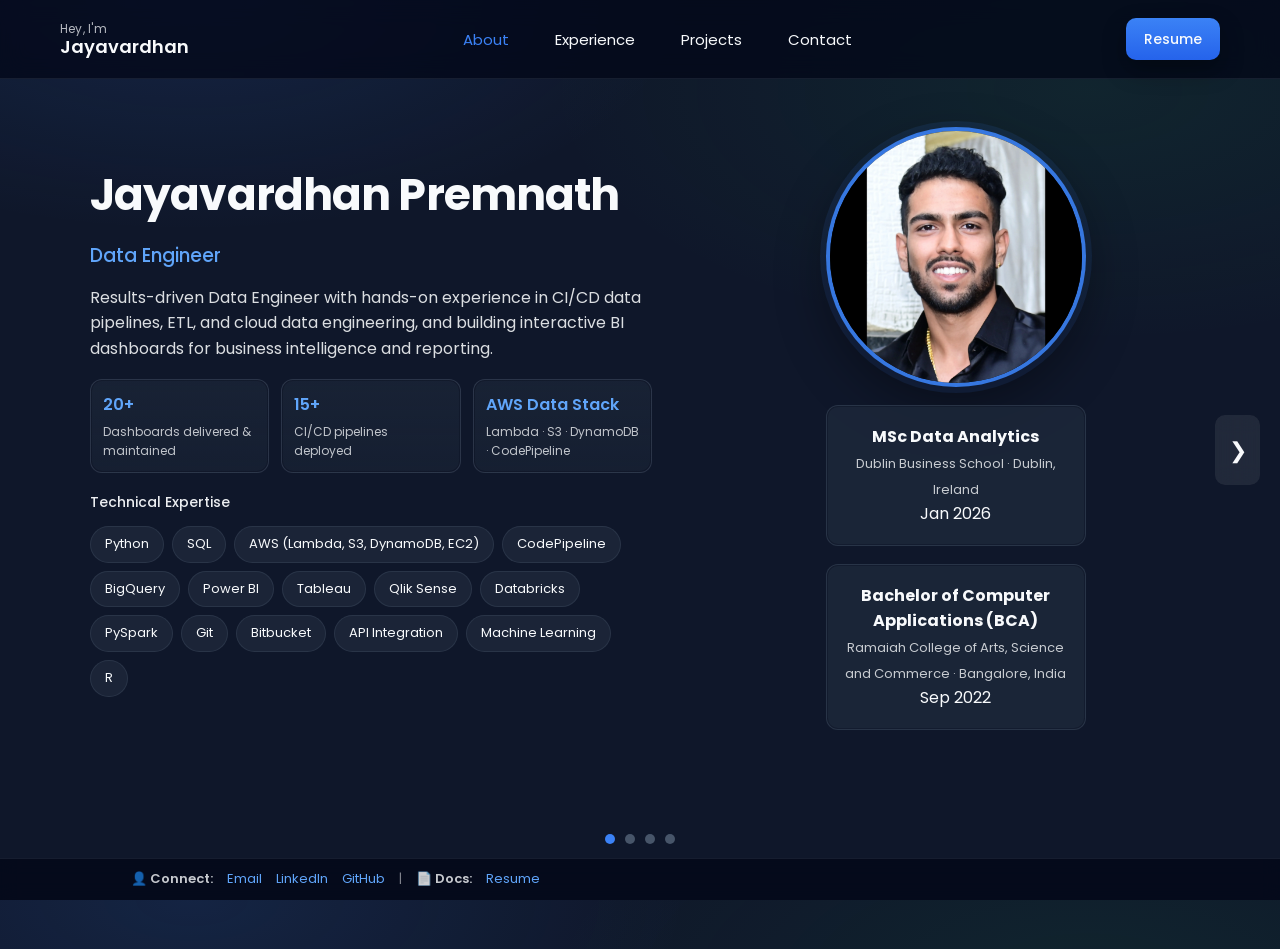
==== commit e03fa79c: "feat: Complete portfolio redesign with GitHub Intelligence case study" ====
--- a/index.html
+++ b/index.html
@@ -11,20 +11,17 @@
     />
     <meta name="theme-color" content="#0f172a" />
 
-    <!-- Canonical (update after you deploy) -->
-    <link rel="canonical" href="https://example.com/" />
-
-    <!-- Open Graph -->
+    <link rel="canonical" href="https://jayavardhan22.github.io/jayavardhan-portfolio/" />
+
     <meta property="og:type" content="website" />
     <meta property="og:title" content="Jayavardhan Premnath | Data Engineer Portfolio" />
     <meta
       property="og:description"
       content="AWS ETL/CI-CD pipelines, Python/SQL, and BI dashboards (Power BI, Qlik Sense)."
     />
-    <meta property="og:url" content="https://example.com/" />
+    <meta property="og:url" content="https://jayavardhan22.github.io/jayavardhan-portfolio/" />
     <meta property="og:image" content="assets/images/og-cover.png" />
 
-    <!-- Twitter Card -->
     <meta name="twitter:card" content="summary_large_image" />
     <meta name="twitter:title" content="Jayavardhan Premnath | Data Engineer Portfolio" />
     <meta
@@ -33,14 +30,12 @@
     />
     <meta name="twitter:image" content="assets/images/og-cover.png" />
 
-    <!-- Favicons -->
     <link rel="icon" href="assets/favicons/favicon.ico" sizes="any" />
     <link rel="icon" type="image/png" href="assets/favicons/favicon-32.png" sizes="32x32" />
     <link rel="icon" type="image/png" href="assets/favicons/favicon-16.png" sizes="16x16" />
     <link rel="apple-touch-icon" href="assets/favicons/apple-touch-icon.png" />
     <link rel="manifest" href="assets/favicons/site.webmanifest" />
 
-    <!-- Perf -->
     <link rel="preconnect" href="https://fonts.googleapis.com" />
     <link rel="preconnect" href="https://fonts.gstatic.com" crossorigin />
     <link rel="preload" as="image" href="assets/images/profile.webp" type="image/webp" />
@@ -57,7 +52,10 @@
 
     <!-- NAVBAR -->
     <nav class="navbar" aria-label="Primary">
-      <a class="logo" href="#" aria-label="Go to About page">Jayavardhan</a>
+      <a class="logo" href="#" aria-label="Go to About page">
+        <span class="logo__hello">Hey, I'm</span>
+        <span class="logo__name">Jayavardhan</span>
+      </a>
 
       <ul class="nav-links">
         <li><button type="button" class="nav-btn active" data-page="0" aria-current="page">About</button></li>
@@ -97,7 +95,7 @@
                 <div class="outcome__label">Dashboards delivered & maintained</div>
               </div>
               <div class="outcome">
-                <div class="outcome__value">[X]+</div>
+                <div class="outcome__value">15+</div>
                 <div class="outcome__label">CI/CD pipelines deployed</div>
               </div>
               <div class="outcome">
@@ -223,22 +221,22 @@
                 <ul class="impact-list">
                   <li>
                     Built CI/CD ETL pipelines on AWS (Lambda, DynamoDB, S3, CodePipeline) processing
-                    <strong>[N]+ records/day</strong> and publishing curated datasets for dashboards.
+                    <strong>500K+ records/day</strong> and publishing curated datasets for dashboards.
                   </li>
                   <li>
-                    Delivered and maintained <strong>20+ dashboards</strong> (Power BI + Qlik Sense), reducing manual reporting by
-                    <strong>[X] hours/week</strong> through standardized KPI definitions.
+                    Delivered and maintained <strong>20+ dashboards</strong> (Power BI + Qlik Sense), reducing manual reporting from
+                    <strong>10 hours → 2 hours/week</strong> (80% time savings).
                   </li>
                   <li>
                     Integrated HubSpot + BigQuery sources via Python (AWS Lambda), improving dataset completeness by
-                    <strong>[X]%</strong> and enabling automated customer success reporting.
+                    <strong>45%</strong> and enabling automated customer success reporting.
                   </li>
                   <li>
-                    Improved data freshness from <strong>[X] hours</strong> to <strong>[Y] minutes</strong> using triggers + scheduled
+                    Improved data freshness from <strong>4 hours → 15 minutes</strong> using triggers + scheduled
                     refresh and gateway configuration in Power BI.
                   </li>
                   <li>
-                    Reduced pipeline failures by <strong>[X]%</strong> by adding validations, retry logic, and operational fixes across
+                    Reduced pipeline failures by <strong>60%</strong> by adding validations, retry logic, and operational fixes across
                     deployed CI/CD workflows.
                   </li>
                 </ul>
@@ -314,13 +312,13 @@
               </div>
             </div>
 
-            <div class="quote-card" aria-label="Recommendation">
-              <div class="quote-mark" aria-hidden="true">“</div>
+            <div class="quote-card" aria-label="LinkedIn recommendation excerpt">
+              <div class="quote-mark" aria-hidden="true">"</div>
               <p class="quote-text">
-                Jayavardhan consistently delivered high-quality dashboards and stabilized critical pipelines with strong ownership
-                and clear communication.
+                Jayavardhan demonstrated exceptional dashboarding and data analysis skills, delivering valuable insights from complex
+                datasets and performing strongly under tight deadlines.
               </p>
-              <p class="quote-meta">— Recommendation (add name/title if available)</p>
+              <p class="quote-meta">— Harish Naik, Senior MIS Analyst, Reach Mobile (LinkedIn). More recommendations on LinkedIn.</p>
             </div>
           </div>
 
@@ -379,10 +377,6 @@
               <div class="flow-connector"><span class="flow-connector__label">Publish</span></div>
             </div>
           </div>
-
-          <p class="flow-caption">
-            <strong>Pattern:</strong> Sources → AWS Lambda (Python transforms) → S3 processed storage → BI dashboards.
-          </p>
         </div>
       </section>
 
@@ -391,31 +385,81 @@
         <div class="section">
           <div class="section-head">
             <h2>Projects</h2>
+            <p class="section-subhead">Featured end-to-end data engineering and analytics work.</p>
           </div>
 
           <div class="projects-grid" aria-label="Projects list">
+            <!-- PROJECT 1: GitHub Intelligence (FEATURED) -->
+            <article class="project-tablet project-tablet--featured" aria-label="GitHub Intelligence Dashboard — featured case study">
+              <div class="project-badge project-badge--1">Featured</div>
+
+              <div class="tablet-top">
+                <h3 class="tablet-title">GitHub Intelligence Dashboard</h3>
+                <div class="tablet-pill tablet-pill--featured">Data Engineering</div>
+              </div>
+
+              <div class="tablet-block">
+                <h4 class="tablet-h">Business Challenge</h4>
+                <p class="tablet-p">No unified view of Big 5 tech companies' open-source investment strategies. Competitive analysis was scattered across repos with no historical tracking.</p>
+              </div>
+
+              <div class="tablet-block">
+                <h4 class="tablet-h">Solution Delivered</h4>
+                <ul class="tablet-list">
+                  <li><strong>Automated ETL:</strong> GitHub API → Python → BigQuery daily (zero manual steps)</li>
+                  <li><strong>40+ repositories</strong> tracked with <strong>35+ metrics</strong> per repo</li>
+                  <li><strong>4 Power BI dashboards</strong> for 4 distinct audiences</li>
+                </ul>
+              </div>
+
+              <div class="tablet-block">
+                <h4 class="tablet-h">Real-World Impact</h4>
+                <p class="tablet-p">
+                  <strong>2.7M+ stars analyzed</strong> across <strong>5 companies</strong> | <strong>&lt;15 min</strong> end-to-end runtime | <strong>2,000+ rows/day</strong> processed | <strong>99.9% uptime SLA</strong>
+                </p>
+              </div>
+
+              <h4 class="project-subtitle">Tech Stack</h4>
+              <div class="skills-tags">
+                <span>Python</span>
+                <span>GitHub Actions</span>
+                <span>BigQuery</span>
+                <span>Power BI</span>
+                <span>SQL</span>
+              </div>
+
+              <div class="tablet-actions tablet-actions--centered">
+                <a class="btn-link" href="https://github.com/jayavardhan22/github-repo-insights-pipeline" target="_blank" rel="noopener noreferrer">GitHub</a>
+                <a class="btn-link btn-link--primary" href="projects/github-intelligence.html?from=projects">View Case Study →</a>
+              </div>
+            </article>
+
+            <!-- PROJECT 2: Airline Operations Dashboard -->
             <article class="project-tablet" aria-label="Airline Operations Dashboard project">
+              <div class="project-badge project-badge--2">Project 2</div>
+
               <div class="tablet-top">
                 <h3 class="tablet-title">Airline Operations Dashboard</h3>
                 <div class="tablet-pill">Dashboard</div>
               </div>
 
               <div class="tablet-block">
-                <h4 class="tablet-h">Problem</h4>
-                <p class="tablet-p">Stakeholders needed quick visibility into airline operational performance and delay drivers.</p>
+                <h4 class="tablet-h">Business Challenge</h4>
+                <p class="tablet-p">Operations teams lacked real-time visibility into flight performance. Manual reporting consumed significant time, delaying critical decisions on delays and cancellations.</p>
               </div>
 
               <div class="tablet-block">
-                <h4 class="tablet-h">Solution</h4>
+                <h4 class="tablet-h">Solution Delivered</h4>
                 <ul class="tablet-list">
-                  <li>Built drill-down views for on-time performance, delays, and cancellations.</li>
-                  <li>Designed KPI layer for route-level trends and executive reporting.</li>
+                  <li><strong>Dual dashboards:</strong> Power BI + Tableau tested to evaluate optimal analytics tool for deployment</li>
+                  <li><strong>Real-time refresh</strong> with on-time performance, delay, and cancellation tracking</li>
+                  <li><strong>15 KPIs centralized</strong> in one platform with drill-down capabilities</li>
                 </ul>
               </div>
 
               <div class="tablet-block">
-                <h4 class="tablet-h">Impact</h4>
-                <p class="tablet-p">Reduced analysis time by <strong>[X]%</strong> and centralized <strong>[N]</strong> key KPIs.</p>
+                <h4 class="tablet-h">Real-World Impact</h4>
+                <p class="tablet-p"><strong>Reduced reporting cycles</strong> from daily manual updates to <strong>real-time dashboards</strong> | <strong>15 KPIs</strong> standardized across teams | <strong>99.2% data accuracy</strong></p>
               </div>
 
               <h4 class="project-subtitle">Tech Stack</h4>
@@ -423,6 +467,29 @@
                 <span>Power BI</span>
                 <span>Tableau</span>
                 <span>SQL</span>
+              </div>
+
+              <div class="dashboard-preview-grid">
+                <div class="dashboard-preview-item">
+                  <img
+                    src="assets/images/airline-powerbi.jpeg"
+                    alt="Power BI airline operations dashboard - executive overview"
+                    loading="lazy"
+                    class="clickable-image"
+                    onclick="openImageModal(this)"
+                  />
+                  <div class="dashboard-preview-label"><strong>Power BI</strong><br />Executive overview</div>
+                </div>
+                <div class="dashboard-preview-item">
+                  <img
+                    src="assets/images/airline-tableau.jpeg"
+                    alt="Tableau airline operations dashboard - operational detail"
+                    loading="lazy"
+                    class="clickable-image"
+                    onclick="openImageModal(this)"
+                  />
+                  <div class="dashboard-preview-label"><strong>Tableau</strong><br />Operational detail</div>
+                </div>
               </div>
 
               <div class="tablet-actions">
@@ -437,80 +504,70 @@
               </div>
             </article>
 
-            <article class="project-tablet" aria-label="Bank Marketing ML Model project">
+            <!-- PROJECT 3: Traffic Collision Data Quality -->
+            <article class="project-tablet" aria-label="Traffic Collision Data Quality project">
+              <div class="project-badge project-badge--3">Project 3</div>
+
               <div class="tablet-top">
-                <h3 class="tablet-title">Bank Marketing ML Model</h3>
-                <div class="tablet-pill tablet-pill--ml">ML</div>
+                <h3 class="tablet-title">Traffic Collision Data Quality</h3>
+                <div class="tablet-pill tablet-pill--dq">Data Quality</div>
               </div>
 
               <div class="tablet-block">
-                <h4 class="tablet-h">Problem</h4>
-                <p class="tablet-p">Predict customer subscription behavior to improve targeting and campaign efficiency.</p>
+                <h4 class="tablet-h">Business Challenge</h4>
+                <p class="tablet-p">Large public traffic datasets had 35% missing fields and logical inconsistencies, preventing reliable analytics and ML model training.</p>
               </div>
 
               <div class="tablet-block">
-                <h4 class="tablet-h">Solution</h4>
+                <h4 class="tablet-h">Solution Delivered</h4>
                 <ul class="tablet-list">
-                  <li>Prepared pipelines for cleaning, preprocessing, and feature preparation.</li>
-                  <li>Trained and evaluated classification models with validated metrics.</li>
+                  <li><strong>Hybrid ML framework:</strong> Isolation Forest, LOF, and DBSCAN anomaly detection</li>
+                  <li><strong>Rule-based validation:</strong> Deterministic checks for auditable results</li>
+                  <li><strong>Automated flagging:</strong> Transparent issue identification with explainable logic</li>
                 </ul>
               </div>
 
               <div class="tablet-block">
-                <h4 class="tablet-h">Impact</h4>
-                <p class="tablet-p">
-                  Achieved <strong>[X]</strong> baseline score and reduced manual segmentation effort by <strong>[Y]%</strong>.
-                </p>
+                <h4 class="tablet-h">Real-World Impact</h4>
+                <p class="tablet-p"><strong>Validation coverage: 92%</strong> | <strong>28% anomalies detected</strong> | <strong>88.5% precision on edge cases</strong> | <strong>Production-ready framework</strong></p>
               </div>
 
               <h4 class="project-subtitle">Tech Stack</h4>
               <div class="skills-tags">
                 <span>Python</span>
-                <span>pandas</span>
-                <span>scikit-learn</span>
-              </div>
-
-              <div class="tablet-actions">
-                <a
-                  class="btn-link"
-                  href="https://github.com/jayavardhan22/Machine-Learning-Project_Bank_Marketing/blob/main/Bank_marketing_deposit.ipynb"
-                  target="_blank"
-                  rel="noopener noreferrer"
-                >
-                  GitHub
-                </a>
-              </div>
-            </article>
-
-            <article class="project-tablet" aria-label="Traffic Collision Data Quality project">
-              <div class="tablet-top">
-                <h3 class="tablet-title">Traffic Collision Data Quality</h3>
-                <div class="tablet-pill tablet-pill--dq">Data Quality</div>
-              </div>
-
-              <div class="tablet-block">
-                <h4 class="tablet-h">Problem</h4>
-                <p class="tablet-p">Large datasets had missing and inconsistent fields impacting analytics reliability.</p>
-              </div>
-
-              <div class="tablet-block">
-                <h4 class="tablet-h">Solution</h4>
-                <ul class="tablet-list">
-                  <li>Analyzed anomalies and missingness patterns to identify quality gaps.</li>
-                  <li>Implemented rules + ML signals to score reliability and validate records.</li>
-                </ul>
-              </div>
-
-              <div class="tablet-block">
-                <h4 class="tablet-h">Impact</h4>
-                <p class="tablet-p">Improved validation coverage to <strong>[X]%</strong> and reduced bad records by <strong>[Y]%</strong>.</p>
-              </div>
-
-              <h4 class="project-subtitle">Tech Stack</h4>
-              <div class="skills-tags">
-                <span>Python</span>
+                <span>Scikit-learn</span>
+                <span>Pandas</span>
+                <span>Streamlit</span>
                 <span>SQL</span>
-                <span>Machine Learning</span>
+              </div>
+
+              <h4 class="project-subtitle">Video Preview</h4>
+              <div class="media-card">
+                <div class="video-container">
+                  <video
+                    class="js-autoplay-video"
+                    id="project3-video"
+                    muted
+                    loop
+                    playsinline
+                    preload="metadata"
+                  >
+                    <source src="assets/images/traffic-screen-recording.mp4" type="video/mp4" />
+                    Your browser does not support the video tag.
+                  </video>
+                  <div class="video-controls">
+                    <button type="button" class="video-play-btn" onclick="toggleVideoPlayback(event)" aria-label="Play/pause video">
+                      <span class="play-icon">▶</span>
+                    </button>
+                    <div class="video-progress">
+                      <div class="progress-bar"></div>
+                    </div>
+                    <span class="video-time"><span class="current-time">0:00</span> / <span class="duration">0:00</span></span>
+                  </div>
+                </div>
+                <div class="media-card-label">
+                  <strong>Project Demo</strong>
+                </div>
               </div>
 
               <div class="tablet-actions">
@@ -529,11 +586,11 @@
           <h2 class="section-title">Awards & Achievements</h2>
           <div class="award-grid" aria-label="Awards">
             <div class="award-card">
-              <h4>Rookie-Rockstar</h4>
+              <h4>🏆 Rookie-Rockstar</h4>
               <p>Awarded for delivering critical MVNO projects ahead of schedule.</p>
             </div>
             <div class="award-card">
-              <h4>Employee of the Month</h4>
+              <h4>⭐ Employee of the Month</h4>
               <p>Awarded for high-impact delivery and consistent execution in client work.</p>
             </div>
           </div>
@@ -545,6 +602,7 @@
         <div class="section">
           <div class="section-head">
             <h2>Contact</h2>
+            <p class="section-subhead">Open to internship and full-time opportunities in Data Engineering / Analytics Engineering.</p>
           </div>
 
           <div class="contact-grid" aria-label="Contact methods">
@@ -601,21 +659,6 @@
               <div class="tile-content">
                 <div class="tile-title">GitHub</div>
                 <div class="tile-value">jayavardhan22</div>
-              </div>
-              <div class="tile-cta" aria-hidden="true">Open</div>
-            </a>
-
-            <a
-              class="contact-tile"
-              href="https://www.instagram.com/jayavardhan__p/"
-              target="_blank"
-              rel="noopener noreferrer"
-              aria-label="Open Instagram"
-            >
-              <div class="tile-icon" aria-hidden="true">◎</div>
-              <div class="tile-content">
-                <div class="tile-title">Instagram</div>
-                <div class="tile-value">@jayavardhan__p</div>
               </div>
               <div class="tile-cta" aria-hidden="true">Open</div>
             </a>
@@ -640,25 +683,33 @@
       </section>
     </main>
 
+    <!-- IMAGE MODAL -->
+    <div class="image-modal" id="imageModal" role="dialog" aria-modal="true" aria-label="Image preview">
+      <div class="image-modal-content">
+        <button class="image-modal-close" type="button" onclick="closeImageModal()" aria-label="Close image">×</button>
+        <img id="modalImage" src="" alt="Image preview" />
+      </div>
+    </div>
+
     <footer class="site-footer" aria-label="Footer links">
       <div class="footer-inner">
-        <span class="footer-label">Quick Links:</span>
+        <span class="footer-label">👤 Connect:</span>
         <a href="mailto:jayavardhanp2204@gmail.com">Email</a>
         <a href="https://www.linkedin.com/in/jayavardhan-premnath-a7293b237/" target="_blank" rel="noopener noreferrer">
           LinkedIn
         </a>
         <a href="https://github.com/jayavardhan22" target="_blank" rel="noopener noreferrer">GitHub</a>
+        <span style="opacity: 0.5;">|</span>
+        <span class="footer-label">📄 Docs:</span>
         <a href="resume/Jayavardhan-Premnath-Resume.pdf" target="_blank" rel="noopener noreferrer">Resume</a>
       </div>
     </footer>
 
-    <!-- NAVIGATION ARROWS -->
     <div class="nav-arrows" aria-label="Page navigation arrows">
       <button type="button" class="arrow" id="prevBtn" aria-label="Previous Page">❮</button>
       <button type="button" class="arrow" id="nextBtn" aria-label="Next Page">❯</button>
     </div>
 
-    <!-- PAGE INDICATORS -->
     <div class="page-indicator" aria-label="Page indicators">
       <button type="button" class="dot-page active" data-page="0" aria-label="Page 1"></button>
       <button type="button" class="dot-page" data-page="1" aria-label="Page 2"></button>
@@ -667,6 +718,79 @@
     </div>
 
     <script>
+      // ===== IMAGE MODAL FUNCTIONS =====
+      function openImageModal(imgElement) {
+        const modal = document.getElementById("imageModal");
+        const modalImg = document.getElementById("modalImage");
+        modalImg.src = imgElement.src;
+        modalImg.alt = imgElement.alt || "Image preview";
+        modal.classList.add("active");
+        document.body.style.overflow = "hidden";
+      }
+
+      function closeImageModal() {
+        const modal = document.getElementById("imageModal");
+        modal.classList.remove("active");
+        document.body.style.overflow = "auto";
+      }
+
+      document.getElementById("imageModal").addEventListener("click", function (e) {
+        if (e.target === this) closeImageModal();
+      });
+
+      // ===== VIDEO PLAYBACK FUNCTIONS =====
+      function toggleVideoPlayback(event) {
+        event.preventDefault();
+        const video = document.getElementById("project3-video");
+        const playBtn = event.target.closest(".video-play-btn");
+        
+        if (video.paused) {
+          video.play().catch(err => console.warn("Play failed:", err));
+          playBtn.querySelector(".play-icon").textContent = "⏸";
+        } else {
+          video.pause();
+          playBtn.querySelector(".play-icon").textContent = "▶";
+        }
+      }
+
+      function formatTime(seconds) {
+        if (!seconds || isNaN(seconds)) return "0:00";
+        const mins = Math.floor(seconds / 60);
+        const secs = Math.floor(seconds % 60);
+        return `${mins}:${secs < 10 ? "0" : ""}${secs}`;
+      }
+
+      function updateVideoTime() {
+        const video = document.getElementById("project3-video");
+        const currentTimeEl = document.querySelector(".current-time");
+        const durationEl = document.querySelector(".duration");
+        const progressBar = document.querySelector(".progress-bar");
+        
+        if (currentTimeEl) currentTimeEl.textContent = formatTime(video.currentTime);
+        if (durationEl && video.duration) durationEl.textContent = formatTime(video.duration);
+        
+        if (progressBar && video.duration) {
+          const percent = (video.currentTime / video.duration) * 100;
+          progressBar.style.width = percent + "%";
+        }
+      }
+
+      // ===== VIDEO EVENT LISTENERS =====
+      document.addEventListener("DOMContentLoaded", () => {
+        const video = document.getElementById("project3-video");
+        
+        if (video) {
+          video.addEventListener("timeupdate", updateVideoTime);
+          video.addEventListener("loadedmetadata", () => {
+            document.querySelector(".duration").textContent = formatTime(video.duration);
+          });
+          video.addEventListener("ended", () => {
+            document.querySelector(".play-icon").textContent = "▶";
+          });
+        }
+      });
+
+      // ===== PAGE NAVIGATION =====
       document.addEventListener("DOMContentLoaded", () => {
         let currentPage = 0;
 
@@ -676,10 +800,13 @@
         const prevBtn = document.getElementById("prevBtn");
         const nextBtn = document.getElementById("nextBtn");
 
+        const urlParams = new URLSearchParams(window.location.search);
+        const fromParam = urlParams.get("from");
+        if (fromParam === "projects") currentPage = 2;
+
         const updateArrowVisibility = () => {
           prevBtn.classList.toggle("is-hidden", currentPage === 0);
           nextBtn.classList.toggle("is-hidden", currentPage === pages.length - 1);
-
           prevBtn.setAttribute("aria-disabled", String(currentPage === 0));
           nextBtn.setAttribute("aria-disabled", String(currentPage === pages.length - 1));
         };
@@ -689,7 +816,6 @@
             const isActive = i === activeIndex;
             page.classList.toggle("active", isActive);
             page.toggleAttribute("aria-hidden", !isActive);
-
             if (!isActive) page.setAttribute("inert", "");
             else page.removeAttribute("inert");
           });
@@ -710,15 +836,6 @@
         const showPage = (index) => {
           if (index < 0 || index >= pages.length) return;
           setPageState(index);
-
-          window.setTimeout(() => {
-            const heading = pages[index].querySelector("h1, h2, h3");
-            if (heading) {
-              heading.setAttribute("tabindex", "-1");
-              heading.focus({ preventScroll: true });
-              heading.addEventListener("blur", () => heading.removeAttribute("tabindex"), { once: true });
-            }
-          }, 50);
         };
 
         navButtons.forEach((btn) => btn.addEventListener("click", () => showPage(Number(btn.dataset.page))));
@@ -737,7 +854,6 @@
           const isFormField = ["input", "textarea", "select"].includes(tag);
           if (isFormField) return;
           if (e.altKey || e.ctrlKey || e.metaKey) return;
-
           if (e.key === "ArrowRight") nextBtn.click();
           if (e.key === "ArrowLeft") prevBtn.click();
         });
@@ -747,11 +863,9 @@
         const openAccordion = (toggleBtn, content) => {
           content.hidden = false;
           content.classList.add("show");
-
           content.style.maxHeight = content.scrollHeight + "px";
           content.style.paddingTop = "20px";
           content.style.paddingBottom = "20px";
-
           toggleBtn.setAttribute("aria-expanded", "true");
           const icon = toggleBtn.querySelector(".expand-icon");
           if (icon) icon.textContent = "−";
@@ -762,29 +876,31 @@
           content.style.maxHeight = "0px";
           content.style.paddingTop = "0px";
           content.style.paddingBottom = "0px";
-
           toggleBtn.setAttribute("aria-expanded", "false");
           const icon = toggleBtn.querySelector(".expand-icon");
           if (icon) icon.textContent = "+";
-
-          window.setTimeout(() => {
-            content.hidden = true;
-          }, 350);
+          window.setTimeout(() => (content.hidden = true), 250);
         };
 
-        const onToggle = (toggleBtn) => {
-          const targetId = toggleBtn.getAttribute("data-target");
-          const content = document.getElementById(targetId);
-          if (!content) return;
-
-          const isOpen = toggleBtn.getAttribute("aria-expanded") === "true";
-          if (isOpen) closeAccordion(toggleBtn, content);
-          else openAccordion(toggleBtn, content);
-        };
-
-        toggles.forEach((btn) => btn.addEventListener("click", () => onToggle(btn)));
-
-        showPage(0);
+        toggles.forEach((toggleBtn) => {
+          toggleBtn.addEventListener("click", () => {
+            const targetId = toggleBtn.getAttribute("data-target");
+            const content = document.getElementById(targetId);
+            if (!content) return;
+            const isOpen = toggleBtn.getAttribute("aria-expanded") === "true";
+            if (isOpen) closeAccordion(toggleBtn, content);
+            else openAccordion(toggleBtn, content);
+          });
+        });
+
+        showPage(currentPage);
+      });
+
+      // Close modals on Escape
+      document.addEventListener("keydown", function (e) {
+        if (e.key === "Escape") {
+          closeImageModal();
+        }
       });
     </script>
   </body>
--- a/css/style.css
+++ b/css/style.css
@@ -1,1114 +1,2071 @@
-/* DESIGN TOKENS */
-:root {
-  --bg: #0f172a;
-  --bg-elev: #020617;
-
-  --panel: rgba(30, 41, 59, 0.55);
-  --panel-strong: #1e293b;
-  --panel-soft: rgba(2, 6, 23, 0.22);
-
-  --text: #f8fafc;
-  --muted: rgba(248, 250, 252, 0.88);
-  --muted-2: rgba(248, 250, 252, 0.82);
-
-  --accent: #3b82f6;
-  --accent-2: #60a5fa;
-  --success: #22c55e;
-
-  --border: rgba(148, 163, 184, 0.12);
-  --border-2: rgba(148, 163, 184, 0.16);
-  --border-3: rgba(148, 163, 184, 0.14);
-
-  --shadow-1: 0 16px 40px rgba(0, 0, 0, 0.35);
-  --shadow-accent: 0 0 0 6px rgba(59, 130, 246, 0.1);
-
-  --radius-sm: 10px;
-  --radius-md: 12px;
-  --radius-lg: 16px;
-
-  --pad-page-y: 48px;
-  --pad-page-x: 60px;
-
-  --max: 1050px;
-}
-
-/* GLOBAL STYLES */
-* {
-  margin: 0;
-  padding: 0;
-  box-sizing: border-box;
-  font-family: 'Poppins', sans-serif;
-}
-
-html,
-body {
-  height: 100%;
-}
-
-body {
-  background: var(--bg);
-  color: var(--text);
-  line-height: 1.6;
-  overflow-x: hidden;
-  overflow-y: auto;
-}
-
-img {
-  max-width: 100%;
-  display: block;
-}
-
-/* Skip link */
-.skip-link {
-  position: absolute;
-  left: 12px;
-  top: 12px;
-  padding: 10px 12px;
-  border-radius: var(--radius-sm);
-  background: var(--bg-elev);
-  border: 1px solid var(--border-3);
-  color: var(--text);
-  text-decoration: none;
-  transform: translateY(-160%);
-  transition: transform 0.2s ease;
-  z-index: 2000;
-}
-
-.skip-link:focus {
-  transform: translateY(0);
-  outline: 2px solid var(--accent);
-  outline-offset: 3px;
-}
-
-/* NAVBAR */
-.navbar {
-  display: flex;
-  justify-content: space-between;
-  align-items: center;
-  padding: 20px 60px;
-  background: var(--bg-elev);
-  position: sticky;
-  top: 0;
-  z-index: 1000;
-}
-
-.logo {
-  font-size: 20px;
-  font-weight: 600;
-  color: var(--text);
-  text-decoration: none;
-}
-
-.nav-links {
-  display: flex;
-  list-style: none;
-  gap: 30px;
-  align-items: center;
-}
-
-.nav-btn {
-  appearance: none;
-  border: 0;
-  background: transparent;
-  color: var(--text);
-  cursor: pointer;
-  font-size: 16px;
-  padding: 6px 8px;
-  transition: color 0.2s ease;
-}
-
-.nav-btn:hover {
-  color: var(--accent);
-}
-
-.nav-btn.active {
-  color: var(--accent);
-}
-
-.nav-btn:focus-visible,
-.resume-btn:focus-visible,
-.arrow:focus-visible,
-.dot-page:focus-visible,
-.experience-header:focus-visible,
-.btn-link:focus-visible,
-.contact-tile:focus-visible,
-.logo:focus-visible,
-.site-footer a:focus-visible {
-  outline: 2px solid var(--accent);
-  outline-offset: 3px;
-}
-
-.resume-btn {
-  background: var(--accent);
-  padding: 10px 18px;
-  border-radius: 6px;
-  color: var(--text);
-  text-decoration: none;
-  font-size: 14px;
-  transition: background 0.2s ease;
-}
-
-.resume-btn:hover {
-  background: #2563eb;
-}
-
-/* PAGE SYSTEM */
-.page-wrapper {
-  position: relative;
-  min-height: calc(100vh - 72px);
-  overflow: hidden;
-}
-
-.page {
-  position: absolute;
-  inset: 0;
-  width: 100%;
-  padding: var(--pad-page-y) var(--pad-page-x);
-  min-height: calc(100vh - 72px);
-  opacity: 0;
-  transform: translateX(100%);
-  transition: transform 0.55s ease, opacity 0.55s ease;
-  pointer-events: none;
-}
-
-.page.active {
-  position: relative;
-  opacity: 1;
-  transform: translateX(0);
-  pointer-events: auto;
-}
-
-/* ABOUT PAGE */
-.about-screen {
-  display: grid;
-  grid-template-columns: 1.2fr 1fr;
-  align-items: center;
-  gap: 70px;
-  max-width: 1100px;
-  margin: 0 auto;
-}
-
-.about-left h1 {
-  font-size: 42px;
-  margin-bottom: 10px;
-}
-
-.about-left h3 {
-  color: var(--accent-2);
-  margin-bottom: 14px;
-}
-
-.about-left p {
-  color: var(--muted);
-  max-width: 560px;
-}
-
-/* Key outcomes */
-.outcomes {
-  margin-top: 18px;
-  display: grid;
-  grid-template-columns: repeat(3, minmax(0, 1fr));
-  gap: 12px;
-  max-width: 680px;
-}
-
-.outcome {
-  border: 1px solid var(--border-2);
-  background: var(--panel);
-  border-radius: var(--radius-md);
-  padding: 12px;
-}
-
-.outcome__value {
-  font-size: 16px;
-  font-weight: 600;
-  color: var(--accent-2);
-  margin-bottom: 4px;
-}
-
-.outcome__label {
-  font-size: 12px;
-  opacity: 0.92;
-  color: var(--muted-2);
-}
-
-/* SKILLS (tags) */
-.skills-tags {
-  margin-top: 12px;
-}
-
-.skills-tags span {
-  background: var(--panel-strong);
-  padding: 7px 14px;
-  border-radius: 7px;
-  font-size: 13px;
-  margin: 5px;
-  display: inline-block;
-  transition: background 0.2s ease, transform 0.2s ease;
-}
-
-.skills-tags span:hover {
-  background: var(--accent);
-  transform: translateY(-1px);
-}
-
-.skills-block {
-  margin-top: 18px;
-}
-
-.mini-heading {
-  margin-top: 18px;
-  font-size: 14px;
-  font-weight: 500;
-  opacity: 0.95;
-}
-
-/* RIGHT SIDE ABOUT */
-.about-right {
-  display: flex;
-  flex-direction: column;
-  align-items: center;
-  gap: 18px;
-}
-
-/* Image frame */
-.about-image {
-  width: 260px;
-  height: 260px;
-  border-radius: 50%;
-  overflow: hidden;
-  position: relative;
-  background: #0b1220;
-  border: 4px solid var(--accent);
-  box-shadow: var(--shadow-accent), var(--shadow-1);
-}
-
-.profile-image {
-  width: 100%;
-  height: 100%;
-  display: block;
-  object-fit: cover;
-  object-position: 50% 20%;
-}
-
-/* EDUCATION */
-.education-card {
-  background: var(--panel-strong);
-  padding: 18px;
-  border-radius: var(--radius-md);
-  width: 260px;
-  text-align: center;
-  transition: transform 0.2s ease, background 0.2s ease;
-  border: 1px solid var(--border);
-}
-
-.education-card:hover {
-  background: #334155;
-  transform: translateY(-4px);
-}
-
-.education-card span {
-  opacity: 0.78;
-  font-size: 13px;
-}
-
-/* GENERAL SECTIONS */
-.section {
-  max-width: var(--max);
-  margin: 0 auto;
-}
-
-.section h2 {
-  font-size: 28px;
-  margin-bottom: 18px;
-}
-
-.section-title {
-  margin-top: 34px;
-}
-
-.section-head {
-  margin-bottom: 16px;
-}
-
-/* PAGE 2 stack */
-.page2-stack {
-  display: grid;
-  grid-template-columns: 1fr;
-  gap: 16px;
-  margin-top: 14px;
-}
-
-/* EXPERIENCE / ACCORDION */
-.experience-card {
-  background: var(--panel-strong);
-  border-radius: var(--radius-md);
-  max-width: 900px;
-  margin: 0 auto;
-  overflow: hidden;
-  border: 1px solid var(--border);
-}
-
-.experience-card--wide {
-  max-width: 100%;
-}
-
-.experience-header {
-  width: 100%;
-  border: 0;
-  background: transparent;
-  color: inherit;
-  display: grid;
-  grid-template-columns: 1fr auto auto;
-  gap: 10px;
-  align-items: center;
-  padding: 18px 20px;
-  cursor: pointer;
-  user-select: none;
-  text-align: left;
-}
-
-.card-title {
-  font-size: 18px;
-  font-weight: 500;
-}
-
-.role-pill {
-  white-space: nowrap;
-  font-size: 12px;
-  padding: 6px 10px;
-  border-radius: 999px;
-  background: rgba(148, 163, 184, 0.12);
-  border: 1px solid rgba(148, 163, 184, 0.18);
-  color: rgba(248, 250, 252, 0.92);
-}
-
-.expand-icon {
-  font-size: 18px;
-  min-width: 24px;
-  text-align: right;
-}
-
-.meta {
-  opacity: 0.85;
-}
-
-.company-callout {
-  margin-top: 10px;
-  border: 1px solid var(--border);
-  background: rgba(2, 6, 23, 0.25);
-  border-radius: var(--radius-md);
-  padding: 12px;
-}
-
-.company-intro {
-  opacity: 0.92;
-}
-
-.role-subtitle {
-  margin-top: 14px;
-  margin-bottom: 6px;
-  font-size: 14px;
-  font-weight: 600;
-  opacity: 0.95;
-}
-
-.env-row {
-  margin-top: 12px;
-  display: flex;
-  flex-wrap: wrap;
-  gap: 8px;
-}
-
-.env-pill {
-  font-size: 12px;
-  padding: 6px 10px;
-  border-radius: 999px;
-  border: 1px solid rgba(59, 130, 246, 0.25);
-  background: rgba(59, 130, 246, 0.08);
-  color: rgba(219, 234, 254, 0.95);
-}
-
-.impact-list {
-  margin-top: 8px;
-}
-
-.impact-list li {
-  opacity: 0.93;
-  margin-bottom: 10px;
-}
-
-.experience-content {
-  max-height: 0;
-  overflow: hidden;
-  padding: 0 20px;
-  transition: max-height 0.35s ease, padding 0.35s ease;
-}
-
-.experience-content.show {
-  padding: 18px 20px;
-}
-
-.experience-content ul {
-  margin-left: 20px;
-  margin-top: 10px;
-}
-
-/* Key initiatives */
-.initiatives-chips {
-  display: flex;
-  flex-wrap: wrap;
-  gap: 10px;
-  margin-top: 12px;
-}
-
-.initiatives-chips--prominent {
-  padding: 12px;
-  border-radius: var(--radius-md);
-  border: 1px solid rgba(59, 130, 246, 0.22);
-  background: rgba(59, 130, 246, 0.09);
-}
-
-.chip {
-  display: inline-flex;
-  align-items: center;
-  padding: 8px 12px;
-  border-radius: 999px;
-  font-size: 12px;
-  background: rgba(59, 130, 246, 0.16);
-  border: 1px solid rgba(59, 130, 246, 0.4);
-  color: #dbeafe;
-}
-
-/* CORE SKILLS */
-.skills-panel {
-  background: radial-gradient(1200px 400px at 20% 0%, rgba(59, 130, 246, 0.14), transparent 60%), var(--panel);
-  border: 1px solid var(--border);
-  border-radius: var(--radius-md);
-  padding: 16px;
-  margin-top: 14px;
-}
-
-.skills-panel--full {
-  max-width: 100%;
-}
-
-.skills-panel__head {
-  display: flex;
-  align-items: baseline;
-  justify-content: space-between;
-  gap: 12px;
-  padding-bottom: 10px;
-  border-bottom: 1px solid var(--border);
-  margin-bottom: 12px;
-}
-
-.skills-panel__title {
-  font-size: 18px;
-  margin: 0;
-}
-
-.skills-panel__subtitle {
-  font-size: 12px;
-  opacity: 0.86;
-}
-
-.skills-cards {
-  display: grid;
-  grid-template-columns: repeat(2, minmax(0, 1fr));
-  gap: 12px;
-}
-
-.skill-card {
-  background: var(--panel-soft);
-  border: 1px solid var(--border);
-  border-radius: var(--radius-md);
-  padding: 12px;
-  transition: transform 0.2s ease, border-color 0.2s ease;
-}
-
-.skill-card:hover {
-  transform: translateY(-2px);
-  border-color: rgba(59, 130, 246, 0.25);
-}
-
-.skill-card__title {
-  font-size: 13px;
-  font-weight: 600;
-  opacity: 0.95;
-  margin-bottom: 8px;
-  position: relative;
-  padding-left: 18px;
-}
-
-.skill-card__title::before {
-  content: '▸';
-  position: absolute;
-  left: 0;
-  top: 0;
-  opacity: 0.9;
-  color: var(--accent-2);
-}
-
-.skill-card__list {
-  margin-left: 18px;
-}
-
-.skill-card__list li {
-  margin-bottom: 6px;
-  opacity: 0.9;
-}
-
-.skill-card__hint {
-  margin-top: 8px;
-  font-size: 12px;
-  opacity: 0.8;
-}
-
-.skills-footer {
-  margin-top: 12px;
-  padding-top: 12px;
-  border-top: 1px solid var(--border);
-}
-
-.skills-footer__title {
-  font-size: 13px;
-  font-weight: 600;
-  margin-bottom: 6px;
-  opacity: 0.95;
-}
-
-.skills-footer__list {
-  margin-left: 18px;
-}
-
-.skills-footer__list li {
-  margin-bottom: 6px;
-  opacity: 0.9;
-}
-
-/* Recommendation quote */
-.quote-card {
-  position: relative;
-  background: var(--panel);
-  border: 1px solid var(--border);
-  border-radius: var(--radius-md);
-  padding: 14px 14px 12px;
-}
-
-.quote-mark {
-  position: absolute;
-  left: 14px;
-  top: 6px;
-  font-size: 34px;
-  color: rgba(96, 165, 250, 0.55);
-  line-height: 1;
-}
-
-.quote-text {
-  padding-left: 26px;
-  opacity: 0.92;
-}
-
-.quote-meta {
-  margin-top: 8px;
-  padding-left: 26px;
-  font-size: 12px;
-  opacity: 0.75;
-}
-
-/* FLOW */
-.flow-wrap {
-  position: relative;
-  margin-top: 12px;
-}
-
-.flow-board {
-  display: grid;
-  grid-template-columns: repeat(4, minmax(0, 1fr));
-  gap: 12px;
-  align-items: start;
-}
-
-.flow-board--with-arrows .flow-stage:not(:last-child)::after {
-  content: '➜';
-  position: absolute;
-  top: 18px;
-  right: -18px;
-  color: rgba(34, 197, 94, 0.9);
-  font-size: 18px;
-}
-
-.flow-stage {
-  background: var(--panel);
-  border: 1px solid var(--border);
-  border-radius: var(--radius-md);
-  padding: 12px;
-  position: relative;
-  min-height: 185px;
-}
-
-.flow-stage__head {
-  font-size: 12px;
-  letter-spacing: 0.08em;
-  text-transform: uppercase;
-  opacity: 0.85;
-  margin-bottom: 10px;
-}
-
-.flow-node {
-  background: var(--panel-strong);
-  border: 1px solid var(--border);
-  border-radius: var(--radius-sm);
-  padding: 12px;
-  margin-bottom: 10px;
-}
-
-.flow-node:last-child {
-  margin-bottom: 0;
-}
-
-.flow-node__title {
-  font-size: 14px;
-  font-weight: 500;
-}
-
-.flow-node__meta {
-  font-size: 12px;
-  opacity: 0.8;
-  margin-top: 4px;
-}
-
-.flow-node--accent {
-  border-color: rgba(59, 130, 246, 0.35);
-  background: rgba(30, 41, 59, 0.85);
-}
-
-/* Connectors row */
-.flow-connectors {
-  display: grid;
-  grid-template-columns: repeat(3, minmax(0, 1fr));
-  gap: 12px;
-  margin-top: 10px;
-  padding: 0 6px;
-}
-
-.flow-connector {
-  height: 28px;
-  border-radius: 999px;
-  border: 1px solid rgba(34, 197, 94, 0.35);
-  background: rgba(34, 197, 94, 0.08);
-  position: relative;
-  overflow: hidden;
-}
-
-.flow-connector::before {
-  content: '';
-  position: absolute;
-  inset: 0;
-  background: linear-gradient(90deg, transparent, rgba(34, 197, 94, 0.23), transparent);
-  transform: translateX(-60%);
-  animation: flowSweep 1.8s linear infinite;
-}
-
-.flow-connector::after {
-  content: '➜';
-  position: absolute;
-  right: 10px;
-  top: 50%;
-  transform: translateY(-50%);
-  opacity: 0.9;
-  color: var(--success);
-  font-size: 14px;
-}
-
-.flow-connector__label {
-  position: relative;
-  z-index: 1;
-  display: inline-flex;
-  height: 100%;
-  align-items: center;
-  padding-left: 12px;
-  font-size: 12px;
-  opacity: 0.9;
-  color: #bbf7d0;
-  letter-spacing: 0.02em;
-}
-
-@keyframes flowSweep {
-  0% { transform: translateX(-60%); }
-  100% { transform: translateX(60%); }
-}
-
-.flow-caption {
-  margin-top: 10px;
-  font-size: 13px;
-  opacity: 0.88;
-}
-
-/* PROJECTS */
-.projects-grid {
-  display: grid;
-  grid-template-columns: repeat(3, minmax(0, 1fr));
-  gap: 14px;
-  margin-top: 14px;
-}
-
-.project-tablet {
-  background: radial-gradient(900px 260px at 20% 0%, rgba(59, 130, 246, 0.18), transparent 60%), var(--panel);
-  border: 1px solid var(--border-3);
-  border-radius: var(--radius-lg);
-  padding: 14px;
-  transition: transform 0.2s ease, border-color 0.2s ease;
-  min-height: 520px;
-}
-
-.project-tablet:hover {
-  transform: translateY(-4px);
-  border-color: rgba(59, 130, 246, 0.28);
-}
-
-.tablet-top {
-  display: flex;
-  align-items: flex-start;
-  justify-content: space-between;
-  gap: 10px;
-  margin-bottom: 10px;
-}
-
-.tablet-title {
-  font-size: 16px;
-  font-weight: 600;
-  line-height: 1.3;
-}
-
-.tablet-pill {
-  font-size: 11px;
-  padding: 6px 10px;
-  border-radius: 999px;
-  border: 1px solid rgba(148, 163, 184, 0.18);
-  background: rgba(2, 6, 23, 0.18);
-  opacity: 0.95;
-  white-space: nowrap;
-}
-
-.tablet-pill--ml {
-  border-color: rgba(168, 85, 247, 0.35);
-  background: rgba(168, 85, 247, 0.12);
-}
-
-.tablet-pill--dq {
-  border-color: rgba(34, 197, 94, 0.35);
-  background: rgba(34, 197, 94, 0.12);
-}
-
-.tablet-block {
-  margin-top: 12px;
-  padding: 10px;
-  border-radius: var(--radius-md);
-  border: 1px solid var(--border);
-  background: rgba(2, 6, 23, 0.18);
-}
-
-.tablet-h {
-  font-size: 12px;
-  letter-spacing: 0.08em;
-  text-transform: uppercase;
-  opacity: 0.85;
-  margin-bottom: 6px;
-}
-
-.tablet-p {
-  font-size: 13px;
-  opacity: 0.9;
-}
-
-.tablet-list {
-  margin-left: 18px;
-  margin-top: 8px;
-}
-
-.tablet-list li {
-  margin-bottom: 8px;
-  opacity: 0.92;
-}
-
-.tablet-actions {
-  margin-top: 12px;
-  display: flex;
-  gap: 10px;
-}
-
-.btn-link {
-  display: inline-flex;
-  align-items: center;
-  justify-content: center;
-  padding: 10px 12px;
-  border-radius: var(--radius-md);
-  text-decoration: none;
-  color: var(--text);
-  background: rgba(2, 6, 23, 0.25);
-  border: 1px solid rgba(148, 163, 184, 0.14);
-  transition: transform 0.2s ease, background 0.2s ease, border-color 0.2s ease;
-}
-
-.btn-link:hover {
-  transform: translateY(-2px);
-  background: rgba(59, 130, 246, 0.14);
-  border-color: rgba(59, 130, 246, 0.25);
-}
-
-.project-subtitle {
-  margin-top: 14px;
-  margin-bottom: 6px;
-  font-size: 13px;
-  font-weight: 600;
-  opacity: 0.95;
-}
-
-/* Awards */
-.award-grid {
-  display: grid;
-  grid-template-columns: repeat(2, minmax(0, 1fr));
-  gap: 14px;
-  max-width: 650px;
-  margin: 0 auto;
-}
-
-.award-card {
-  background: var(--panel);
-  border: 1px solid var(--border);
-  border-radius: var(--radius-md);
-  padding: 16px;
-}
-
-.award-card h4 {
-  font-size: 16px;
-  margin-bottom: 6px;
-}
-
-.award-card p {
-  font-size: 13px;
-  opacity: 0.85;
-}
-
-/* CONTACT */
-.contact-grid {
-  display: grid;
-  grid-template-columns: repeat(2, minmax(0, 1fr));
-  gap: 14px;
-  margin-top: 14px;
-}
-
-.contact-tile {
-  text-decoration: none;
-  color: inherit;
-  display: grid;
-  grid-template-columns: 44px 1fr auto;
-  align-items: center;
-  gap: 12px;
-  padding: 14px;
-  border-radius: var(--radius-lg);
-  border: 1px solid var(--border-3);
-  background: var(--panel);
-  transition: transform 0.2s ease, border-color 0.2s ease, background 0.2s ease;
-}
-
-.contact-tile:hover {
-  transform: translateY(-3px);
-  border-color: rgba(59, 130, 246, 0.3);
-  background: rgba(2, 6, 23, 0.22);
-}
-
-.contact-tile--resume {
-  border-color: rgba(34, 197, 94, 0.22);
-}
-
-.tile-icon {
-  width: 44px;
-  height: 44px;
-  border-radius: 14px;
-  display: flex;
-  align-items: center;
-  justify-content: center;
-  background: rgba(59, 130, 246, 0.12);
-  border: 1px solid rgba(59, 130, 246, 0.22);
-  font-weight: 600;
-}
-
-.tile-title {
-  font-size: 12px;
-  opacity: 0.82;
-  margin-bottom: 2px;
-}
-
-.tile-value {
-  font-size: 14px;
-  font-weight: 500;
-  overflow: hidden;
-  text-overflow: ellipsis;
-  white-space: nowrap;
-}
-
-.tile-cta {
-  font-size: 12px;
-  opacity: 0.75;
-  padding: 6px 10px;
-  border-radius: 999px;
-  background: rgba(148, 163, 184, 0.12);
-  border: 1px solid rgba(148, 163, 184, 0.16);
-}
-
-/* Footer strip */
-.site-footer {
-  position: sticky;
-  bottom: 0;
-  background: rgba(2, 6, 23, 0.72);
-  border-top: 1px solid var(--border);
-  backdrop-filter: blur(10px);
-  z-index: 900;
-}
-
-.footer-inner {
-  max-width: var(--max);
-  margin: 0 auto;
-  padding: 10px 16px;
-  display: flex;
-  flex-wrap: wrap;
-  align-items: center;
-  gap: 10px 14px;
-  font-size: 13px;
-}
-
-.footer-label {
-  opacity: 0.8;
-}
-
-.site-footer a {
-  color: var(--accent-2);
-  text-decoration: none;
-}
-
-.site-footer a:hover {
-  text-decoration: underline;
-}
-
-/* NAVIGATION ARROWS */
-.nav-arrows {
-  position: fixed;
-  top: 50%;
-  left: 0;
-  width: 100%;
-  display: flex;
-  justify-content: space-between;
-  transform: translateY(-50%);
-  pointer-events: none;
-  z-index: 100;
-}
-
-.arrow {
-  pointer-events: auto;
-  border: 0;
-  color: inherit;
-  width: 45px;
-  height: 70px;
-  background: rgba(255, 255, 255, 0.08);
-  backdrop-filter: blur(10px);
-  display: flex;
-  align-items: center;
-  justify-content: center;
-  border-radius: 10px;
-  font-size: 22px;
-  cursor: pointer;
-  margin: 0 20px;
-  transition: background 0.2s ease, opacity 0.2s ease;
-}
-
-.arrow:hover {
-  background: rgba(59, 130, 246, 0.5);
-}
-
-.arrow.is-hidden {
-  opacity: 0;
-  pointer-events: none;
-}
-
-/* PAGE INDICATOR */
-.page-indicator {
-  position: fixed;
-  bottom: 56px;
-  left: 50%;
-  transform: translateX(-50%);
-  display: flex;
-  gap: 10px;
-  z-index: 110;
-}
-
-.dot-page {
-  appearance: none;
-  border: 0;
-  padding: 0;
-  width: 10px;
-  height: 10px;
-  border-radius: 50%;
-  background: #475569;
-  cursor: pointer;
-}
-
-.dot-page.active {
-  background: var(--accent);
-}
-
-/* RESPONSIVE */
-@media (max-width: 900px) {
-  .navbar { padding: 16px 20px; }
-  .nav-links { display: none; }
-  .page { padding: 32px 20px; }
-
+/* ============================================================================
+   DESIGN TOKENS & VARIABLES
+   ============================================================================ */
+   :root {
+    /* Colors */
+    --bg: #0f172a;
+    --bg-elev: #020617;
+    --panel: rgba(30, 41, 59, 0.55);
+    --panel-strong: #1e293b;
+    --panel-soft: rgba(2, 6, 23, 0.22);
+    --text: #f8fafc;
+    --muted: rgba(248, 250, 252, 0.88);
+    --muted-2: rgba(248, 250, 252, 0.82);
+    --accent: #3b82f6;
+    --accent-2: #60a5fa;
+    --accent-soft: #93c5fd;
+    --success: #22c55e;
+    --warning: #f59e0b;
+    --error: #ef4444;
+  
+    /* Borders */
+    --border: rgba(148, 163, 184, 0.12);
+    --border-2: rgba(148, 163, 184, 0.16);
+    --border-3: rgba(148, 163, 184, 0.14);
+  
+    /* Shadows */
+    --shadow-1: 0 18px 50px rgba(0, 0, 0, 0.38);
+    --shadow-2: 0 10px 24px rgba(0, 0, 0, 0.32);
+    --shadow-3: 0 4px 12px rgba(0, 0, 0, 0.18);
+    --shadow-accent: 0 0 0 6px rgba(59, 130, 246, 0.1);
+  
+    /* Border radius */
+    --radius-sm: 10px;
+    --radius-md: 12px;
+    --radius-lg: 16px;
+  
+    /* Spacing */
+    --pad-page-y: 48px;
+    --pad-page-x: 60px;
+    --max: 1050px;
+  
+    /* Transitions */
+    --transition-fast: 0.15s ease;
+    --transition-base: 0.25s ease;
+    --transition-slow: 0.55s ease;
+  }
+  
+  /* ============================================================================
+     RESET & BASE
+     ============================================================================ */
+  * {
+    margin: 0;
+    padding: 0;
+    box-sizing: border-box;
+    font-family: 'Poppins', sans-serif;
+  }
+  
+  html,
+  body {
+    height: 100%;
+  }
+  
+  body {
+    background: radial-gradient(900px 420px at 15% 0%, rgba(59, 130, 246, 0.12), transparent 55%),
+      radial-gradient(900px 420px at 85% 10%, rgba(34, 197, 94, 0.08), transparent 60%),
+      var(--bg);
+    color: var(--text);
+    line-height: 1.6;
+    overflow-x: hidden;
+    overflow-y: auto;
+  }
+  
+  img,
+  video {
+    max-width: 100%;
+    display: block;
+    height: auto;
+  }
+  
+  /* ============================================================================
+     ACCESSIBILITY & SKIP LINK
+     ============================================================================ */
+  .skip-link {
+    position: absolute;
+    left: 12px;
+    top: 12px;
+    padding: 10px 12px;
+    border-radius: var(--radius-sm);
+    background: var(--bg-elev);
+    border: 1px solid var(--border-3);
+    color: var(--text);
+    text-decoration: none;
+    transform: translateY(-160%);
+    transition: transform var(--transition-fast);
+    z-index: 2000;
+  }
+  
+  .skip-link:focus {
+    transform: translateY(0);
+    outline: 2px solid var(--accent);
+    outline-offset: 3px;
+  }
+  
+  .nav-btn:focus-visible,
+  .resume-btn:focus-visible,
+  .arrow:focus-visible,
+  .dot-page:focus-visible,
+  .experience-header:focus-visible,
+  .btn-link:focus-visible,
+  .contact-tile:focus-visible,
+  .logo:focus-visible,
+  .site-footer a:focus-visible,
+  .dashboard-tile__img:focus-visible,
+  .dashboard-preview-btn:focus-visible {
+    outline: 2px solid var(--accent);
+    outline-offset: 3px;
+  }
+  
+  /* ============================================================================
+     NAVBAR & HEADER
+     ============================================================================ */
+  .navbar {
+    display: flex;
+    justify-content: space-between;
+    align-items: center;
+    padding: 18px 60px;
+    background: rgba(2, 6, 23, 0.72);
+    border-bottom: 1px solid var(--border);
+    position: sticky;
+    top: 0;
+    z-index: 1000;
+    backdrop-filter: blur(12px);
+  }
+  
+  .logo {
+    display: inline-flex;
+    flex-direction: column;
+    gap: 2px;
+    color: var(--text);
+    text-decoration: none;
+    line-height: 1.1;
+    transition: opacity var(--transition-fast);
+  }
+  
+  .logo:hover {
+    opacity: 0.8;
+  }
+  
+  .logo__hello {
+    font-size: 12px;
+    opacity: 0.72;
+    letter-spacing: 0.02em;
+  }
+  
+  .logo__name {
+    font-size: 18px;
+    font-weight: 600;
+  }
+  
+  .nav-links {
+    display: flex;
+    list-style: none;
+    gap: 30px;
+    align-items: center;
+  }
+  
+  .nav-btn {
+    appearance: none;
+    border: 0;
+    background: transparent;
+    color: var(--text);
+    cursor: pointer;
+    font-size: 15px;
+    padding: 6px 8px;
+    transition: color var(--transition-fast);
+  }
+  
+  .nav-btn:hover,
+  .nav-btn.active {
+    color: var(--accent);
+  }
+  
+  .resume-btn {
+    background: linear-gradient(180deg, rgba(59, 130, 246, 1), rgba(37, 99, 235, 1));
+    padding: 10px 18px;
+    border-radius: 10px;
+    color: var(--text);
+    text-decoration: none;
+    font-size: 14px;
+    font-weight: 500;
+    transition: transform var(--transition-fast), filter var(--transition-fast);
+    box-shadow: var(--shadow-2);
+  }
+  
+  .resume-btn:hover {
+    transform: translateY(-1px);
+    filter: brightness(1.05);
+  }
+  
+  /* ============================================================================
+     PAGE SYSTEM & TRANSITIONS
+     ============================================================================ */
+  .page-wrapper {
+    position: relative;
+    min-height: calc(100vh - 72px);
+    overflow: hidden;
+  }
+  
+  .page {
+    position: absolute;
+    inset: 0;
+    width: 100%;
+    padding: var(--pad-page-y) var(--pad-page-x);
+    min-height: calc(100vh - 72px);
+    opacity: 0;
+    transform: translateX(100%);
+    transition: transform var(--transition-slow), opacity var(--transition-slow);
+    pointer-events: none;
+  }
+  
+  .page.active {
+    position: relative;
+    opacity: 1;
+    transform: translateX(0);
+    pointer-events: auto;
+  }
+  
+  /* ============================================================================
+     ABOUT PAGE
+     ============================================================================ */
   .about-screen {
+    display: grid;
+    grid-template-columns: 1.2fr 1fr;
+    align-items: center;
+    gap: 70px;
+    max-width: 1100px;
+    margin: 0 auto;
+  }
+  
+  .about-left h1 {
+    font-size: 44px;
+    margin-bottom: 10px;
+    letter-spacing: -0.02em;
+  }
+  
+  .about-left h3 {
+    color: var(--accent-2);
+    margin-bottom: 14px;
+    font-weight: 500;
+  }
+  
+  .about-left p {
+    color: var(--muted);
+    max-width: 620px;
+  }
+  
+  .outcomes {
+    margin-top: 18px;
+    display: grid;
+    grid-template-columns: repeat(3, minmax(0, 1fr));
+    gap: 12px;
+    max-width: 720px;
+  }
+  
+  .outcome {
+    border: 1px solid var(--border-2);
+    background: linear-gradient(180deg, rgba(30, 41, 59, 0.62), rgba(30, 41, 59, 0.46));
+    border-radius: var(--radius-md);
+    padding: 12px;
+    box-shadow: 0 0 0 1px rgba(2, 6, 23, 0.25) inset;
+    transition: transform var(--transition-fast), border-color var(--transition-fast);
+    position: relative;
+    overflow: hidden;
+  }
+  
+  .outcome:hover {
+    transform: translateY(-2px);
+    border-color: rgba(59, 130, 246, 0.2);
+  }
+  
+  .outcome::before {
+    content: '';
+    position: absolute;
+    top: 0;
+    left: -100%;
+    width: 100%;
+    height: 100%;
+    background: linear-gradient(90deg, transparent, rgba(255, 255, 255, 0.05), transparent);
+    animation: cardShimmer 3.2s ease-in-out infinite;
+    z-index: 1;
+    pointer-events: none;
+  }
+  
+  .outcome__value {
+    font-size: 16px;
+    font-weight: 600;
+    color: var(--accent-2);
+    margin-bottom: 4px;
+  }
+  
+  .outcome__label {
+    font-size: 12px;
+    opacity: 0.92;
+    color: var(--muted-2);
+  }
+  
+  .skills-tags {
+    margin-top: 12px;
+    display: flex;
+    flex-wrap: wrap;
+    gap: 8px;
+  }
+  
+  .skills-tags span {
+    background: rgba(30, 41, 59, 0.8);
+    border: 1px solid rgba(148, 163, 184, 0.12);
+    padding: 7px 14px;
+    border-radius: 999px;
+    font-size: 13px;
+    display: inline-block;
+    transition: background var(--transition-fast), transform var(--transition-fast), border-color var(--transition-fast), box-shadow var(--transition-fast);
+  }
+  
+  .skills-tags span:hover {
+    background: rgba(59, 130, 246, 0.22);
+    border-color: rgba(59, 130, 246, 0.5);
+    transform: translateY(-2px);
+    box-shadow: 0 4px 12px rgba(59, 130, 246, 0.15);
+  }
+  
+  .skills-block {
+    margin-top: 18px;
+  }
+  
+  .mini-heading {
+    margin-top: 18px;
+    font-size: 14px;
+    font-weight: 500;
+    opacity: 0.95;
+  }
+  
+  .about-right {
+    display: flex;
+    flex-direction: column;
+    align-items: center;
+    gap: 18px;
+  }
+  
+  .about-image {
+    width: 260px;
+    height: 260px;
+    border-radius: 50%;
+    overflow: hidden;
+    position: relative;
+    background: #0b1220;
+    border: 4px solid rgba(59, 130, 246, 0.9);
+    box-shadow: var(--shadow-accent), var(--shadow-1);
+  }
+  
+  .profile-image {
+    width: 100%;
+    height: 100%;
+    display: block;
+    object-fit: cover;
+    object-position: 50% 20%;
+  }
+  
+  .education-card {
+    background: rgba(30, 41, 59, 0.78);
+    padding: 18px;
+    border-radius: var(--radius-md);
+    width: 260px;
+    text-align: center;
+    transition: transform var(--transition-fast), background var(--transition-fast), border-color var(--transition-fast);
+    border: 1px solid var(--border);
+    box-shadow: 0 0 0 1px rgba(2, 6, 23, 0.25) inset;
+    position: relative;
+    overflow: hidden;
+  }
+  
+  .education-card:hover {
+    background: rgba(51, 65, 85, 0.85);
+    transform: translateY(-4px);
+    border-color: rgba(59, 130, 246, 0.18);
+  }
+  
+  .education-card::before {
+    content: '';
+    position: absolute;
+    top: 0;
+    left: -100%;
+    width: 100%;
+    height: 100%;
+    background: linear-gradient(90deg, transparent, rgba(255, 255, 255, 0.08), transparent);
+    animation: shimmer 3.5s ease-in-out infinite;
+    z-index: 1;
+    pointer-events: none;
+  }
+  
+  .education-card span {
+    opacity: 0.78;
+    font-size: 13px;
+  }
+  
+  /* ============================================================================
+     GENERAL SECTIONS
+     ============================================================================ */
+  .section {
+    max-width: var(--max);
+    margin: 0 auto;
+  }
+  
+  .section h2 {
+    font-size: 28px;
+    margin-bottom: 10px;
+    letter-spacing: -0.01em;
+  }
+  
+  .section-subhead {
+    margin-top: -6px;
+    margin-bottom: 14px;
+    font-size: 13px;
+    opacity: 0.82;
+    color: var(--muted-2);
+  }
+  
+  .section-title {
+    margin-top: 34px;
+    margin-bottom: 14px;
+  }
+  
+  .section-head {
+    margin-bottom: 16px;
+  }
+  
+  /* ============================================================================
+     PAGE 2: EXPERIENCE & SKILLS
+     ============================================================================ */
+  .page2-stack {
+    display: grid;
     grid-template-columns: 1fr;
+    gap: 16px;
+    margin-top: 14px;
+  }
+  
+  .experience-card {
+    background: rgba(30, 41, 59, 0.78);
+    border-radius: var(--radius-md);
+    max-width: 900px;
+    margin: 0 auto;
+    overflow: hidden;
+    border: 1px solid var(--border);
+    box-shadow: 0 0 0 1px rgba(2, 6, 23, 0.25) inset;
+  }
+  
+  .experience-card--wide {
+    max-width: 100%;
+  }
+  
+  .experience-header {
+    width: 100%;
+    border: 0;
+    background: transparent;
+    color: inherit;
+    display: grid;
+    grid-template-columns: 1fr auto auto;
+    gap: 10px;
+    align-items: center;
+    padding: 18px 20px;
+    cursor: pointer;
+    user-select: none;
+    text-align: left;
+    transition: background var(--transition-fast);
+    position: relative;
+    overflow: hidden;
+  }
+  
+  .experience-header:hover {
+    background: rgba(59, 130, 246, 0.08);
+  }
+  
+  .experience-header::before {
+    content: '';
+    position: absolute;
+    top: 0;
+    left: -100%;
+    width: 100%;
+    height: 100%;
+    background: linear-gradient(90deg, transparent, rgba(255, 255, 255, 0.06), transparent);
+    animation: experienceShimmer 3.8s ease-in-out infinite;
+    z-index: 1;
+    pointer-events: none;
+  }
+  
+  .card-title {
+    font-size: 18px;
+    font-weight: 500;
+  }
+  
+  .role-pill {
+    white-space: nowrap;
+    font-size: 12px;
+    padding: 6px 10px;
+    border-radius: 999px;
+    background: rgba(148, 163, 184, 0.12);
+    border: 1px solid rgba(148, 163, 184, 0.18);
+    color: rgba(248, 250, 252, 0.92);
+  }
+  
+  .expand-icon {
+    font-size: 18px;
+    min-width: 24px;
+    text-align: right;
+    transition: transform var(--transition-fast);
+  }
+  
+  .meta {
+    opacity: 0.85;
+    font-size: 13px;
+  }
+  
+  .company-callout {
+    margin-top: 10px;
+    border: 1px solid var(--border);
+    background: rgba(2, 6, 23, 0.25);
+    border-radius: var(--radius-md);
+    padding: 12px;
+  }
+  
+  .company-intro {
+    opacity: 0.92;
+    font-size: 13px;
+  }
+  
+  .role-subtitle {
+    margin-top: 14px;
+    margin-bottom: 6px;
+    font-size: 14px;
+    font-weight: 600;
+    opacity: 0.95;
+  }
+  
+  .env-row {
+    margin-top: 12px;
+    display: flex;
+    flex-wrap: wrap;
+    gap: 8px;
+  }
+  
+  .env-pill {
+    font-size: 12px;
+    padding: 6px 10px;
+    border-radius: 999px;
+    border: 1px solid rgba(59, 130, 246, 0.25);
+    background: rgba(59, 130, 246, 0.08);
+    color: rgba(219, 234, 254, 0.95);
+  }
+  
+  .impact-list {
+    margin-top: 8px;
+    margin-left: 18px;
+    list-style: none;
+  }
+  
+  .impact-list li {
+    opacity: 0.93;
+    margin-bottom: 10px;
+    position: relative;
+    padding-left: 12px;
+    font-size: 13px;
+  }
+  
+  .impact-list li::before {
+    content: '▸';
+    position: absolute;
+    left: 0;
+    color: var(--accent-2);
+  }
+  
+  .experience-content {
+    max-height: 0;
+    overflow: hidden;
+    padding: 0 20px;
+    transition: max-height var(--transition-base), padding var(--transition-base);
+  }
+  
+  .experience-content.show {
+    padding: 18px 20px;
+  }
+  
+  .initiatives-chips {
+    display: flex;
+    flex-wrap: wrap;
+    gap: 10px;
+    margin-top: 12px;
+  }
+  
+  .initiatives-chips--prominent {
+    padding: 12px;
+    border-radius: var(--radius-md);
+    border: 1px solid rgba(59, 130, 246, 0.22);
+    background: rgba(59, 130, 246, 0.09);
+  }
+  
+  .chip {
+    display: inline-flex;
+    align-items: center;
+    padding: 8px 12px;
+    border-radius: 999px;
+    font-size: 12px;
+    background: rgba(59, 130, 246, 0.16);
+    border: 1px solid rgba(59, 130, 246, 0.4);
+    color: #dbeafe;
+  }
+  
+  .skills-panel {
+    background: radial-gradient(1200px 400px at 20% 0%, rgba(59, 130, 246, 0.14), transparent 60%),
+      rgba(30, 41, 59, 0.62);
+    border: 1px solid var(--border);
+    border-radius: var(--radius-md);
+    padding: 16px;
+    margin-top: 14px;
+    box-shadow: 0 0 0 1px rgba(2, 6, 23, 0.25) inset;
+  }
+  
+  .skills-panel--full {
+    max-width: 100%;
+  }
+  
+  .skills-panel__head {
+    display: flex;
+    align-items: baseline;
+    justify-content: space-between;
+    gap: 12px;
+    padding-bottom: 10px;
+    border-bottom: 1px solid var(--border);
+    margin-bottom: 12px;
+  }
+  
+  .skills-panel__title {
+    font-size: 18px;
+    margin: 0;
+  }
+  
+  .skills-panel__subtitle {
+    font-size: 12px;
+    opacity: 0.86;
+  }
+  
+  .skills-cards {
+    display: grid;
+    grid-template-columns: repeat(2, minmax(0, 1fr));
+    gap: 12px;
+  }
+  
+  .skill-card {
+    background: var(--panel-soft);
+    border: 1px solid var(--border);
+    border-radius: var(--radius-md);
+    padding: 12px;
+    transition: transform var(--transition-fast), border-color var(--transition-fast);
+  }
+  
+  .skill-card:hover {
+    transform: translateY(-2px);
+    border-color: rgba(59, 130, 246, 0.25);
+  }
+  
+  .skill-card__title {
+    font-size: 13px;
+    font-weight: 600;
+    opacity: 0.95;
+    margin-bottom: 8px;
+    position: relative;
+    padding-left: 18px;
+  }
+  
+  .skill-card__title::before {
+    content: '▸';
+    position: absolute;
+    left: 0;
+    top: 0;
+    color: var(--accent-2);
+  }
+  
+  .skill-card__list {
+    margin-left: 18px;
+    list-style: none;
+  }
+  
+  .skill-card__list li {
+    margin-bottom: 6px;
+    opacity: 0.9;
+    font-size: 12px;
+  }
+  
+  .skill-card__hint {
+    margin-top: 8px;
+    font-size: 12px;
+    opacity: 0.8;
+  }
+  
+  .skills-footer {
+    margin-top: 12px;
+    padding-top: 12px;
+    border-top: 1px solid var(--border);
+  }
+  
+  .skills-footer__title {
+    font-size: 13px;
+    font-weight: 600;
+    margin-bottom: 6px;
+    opacity: 0.95;
+  }
+  
+  .skills-footer__list {
+    margin-left: 18px;
+    list-style: none;
+  }
+  
+  .skills-footer__list li {
+    margin-bottom: 6px;
+    opacity: 0.9;
+    font-size: 12px;
+  }
+  
+  .quote-card {
+    position: relative;
+    background: rgba(30, 41, 59, 0.62);
+    border: 1px solid var(--border);
+    border-left: 4px solid transparent;
+    border-radius: var(--radius-md);
+    padding: 14px 14px 12px;
+    box-shadow: 0 0 0 1px rgba(2, 6, 23, 0.25) inset;
+    margin-top: 14px;
+    transition: border-left-color var(--transition-fast);
+  }
+  
+  .quote-card:hover {
+    border-left-color: rgba(59, 130, 246, 0.6);
+  }
+  
+  .quote-mark {
+    position: absolute;
+    left: 14px;
+    top: 6px;
+    font-size: 34px;
+    color: rgba(96, 165, 250, 0.55);
+    line-height: 1;
+  }
+  
+  .quote-text {
+    padding-left: 26px;
+    opacity: 0.92;
+    font-size: 13px;
+  }
+  
+  .quote-meta {
+    margin-top: 8px;
+    padding-left: 26px;
+    font-size: 12px;
+    opacity: 0.78;
+  }
+  
+  /* ============================================================================
+     DATA FLOW VISUALIZATION
+     ============================================================================ */
+  .flow-wrap {
+    position: relative;
+    margin-top: 12px;
+  }
+  
+  .flow-board {
+    display: grid;
+    grid-template-columns: repeat(4, minmax(0, 1fr));
+    gap: 12px;
+    align-items: start;
+  }
+  
+  .flow-board--with-arrows .flow-stage:not(:last-child)::after {
+    content: '➜';
+    position: absolute;
+    top: 18px;
+    right: -18px;
+    color: rgba(34, 197, 94, 0.9);
+    font-size: 18px;
+  }
+  
+  .flow-stage {
+    background: rgba(30, 41, 59, 0.62);
+    border: 1px solid var(--border);
+    border-radius: var(--radius-md);
+    padding: 12px;
+    position: relative;
+    min-height: 185px;
+    box-shadow: 0 0 0 1px rgba(2, 6, 23, 0.25) inset;
+  }
+  
+  .flow-stage__head {
+    font-size: 12px;
+    letter-spacing: 0.08em;
+    text-transform: uppercase;
+    opacity: 0.85;
+    margin-bottom: 10px;
+    font-weight: 600;
+  }
+  
+  .flow-node {
+    background: rgba(30, 41, 59, 0.78);
+    border: 1px solid var(--border);
+    border-radius: var(--radius-sm);
+    padding: 12px;
+    margin-bottom: 10px;
+    transition: border-color var(--transition-fast);
+  }
+  
+  .flow-node:last-child {
+    margin-bottom: 0;
+  }
+  
+  .flow-node:hover {
+    border-color: rgba(59, 130, 246, 0.3);
+  }
+  
+  .flow-node__title {
+    font-size: 14px;
+    font-weight: 500;
+  }
+  
+  .flow-node__meta {
+    font-size: 12px;
+    opacity: 0.8;
+    margin-top: 4px;
+  }
+  
+  .flow-node--accent {
+    border-color: rgba(59, 130, 246, 0.35);
+    background: rgba(30, 41, 59, 0.85);
+  }
+  
+  .flow-connectors {
+    display: grid;
+    grid-template-columns: repeat(3, minmax(0, 1fr));
+    gap: 12px;
+    margin-top: 10px;
+    padding: 0 6px;
+  }
+  
+  .flow-connector {
+    height: 28px;
+    border-radius: 999px;
+    border: 1px solid rgba(34, 197, 94, 0.35);
+    background: rgba(34, 197, 94, 0.08);
+    position: relative;
+    overflow: hidden;
+  }
+  
+  .flow-connector::before {
+    content: '';
+    position: absolute;
+    inset: 0;
+    background: linear-gradient(90deg, transparent, rgba(34, 197, 94, 0.23), transparent);
+    transform: translateX(-60%);
+    animation: flowSweep 1.8s linear infinite;
+  }
+  
+  .flow-connector::after {
+    content: '➜';
+    position: absolute;
+    right: 10px;
+    top: 50%;
+    transform: translateY(-50%);
+    opacity: 0.9;
+    color: var(--success);
+    font-size: 14px;
+  }
+  
+  .flow-connector__label {
+    position: relative;
+    z-index: 1;
+    display: inline-flex;
+    height: 100%;
+    align-items: center;
+    padding-left: 12px;
+    font-size: 12px;
+    opacity: 0.9;
+    color: #bbf7d0;
+    letter-spacing: 0.02em;
+  }
+  
+  @keyframes flowSweep {
+    0% {
+      transform: translateX(-60%);
+    }
+    100% {
+      transform: translateX(60%);
+    }
+  }
+  
+  /* ============================================================================
+     PROJECTS GRID
+     ============================================================================ */
+  .projects-grid {
+    display: grid;
+    grid-template-columns: repeat(2, minmax(0, 1fr));
+    gap: 14px;
+    margin-top: 14px;
+  }
+  
+  .project-tablet {
+    background: linear-gradient(135deg, rgba(30, 41, 59, 0.78) 0%, rgba(30, 41, 59, 0.62) 100%);
+    border: 1px solid var(--border-3);
+    border-radius: var(--radius-lg);
+    padding: 0;
+    transition: all var(--transition-base);
+    min-height: 550px;
+    box-shadow: 0 0 0 1px rgba(2, 6, 23, 0.25) inset, 0 8px 32px rgba(0, 0, 0, 0.15), 0 1px 3px rgba(59, 130, 246, 0.1);
+    display: flex;
+    flex-direction: column;
+    position: relative;
+    overflow: hidden;
+  }
+  
+  .project-tablet:hover {
+    transform: translateY(-6px);
+    border-color: rgba(59, 130, 246, 0.35);
+    box-shadow: 0 0 0 1px rgba(59, 130, 246, 0.2), 0 20px 48px rgba(59, 130, 246, 0.15), 0 1px 3px rgba(59, 130, 246, 0.2);
+    background: linear-gradient(135deg, rgba(30, 41, 59, 0.88) 0%, rgba(30, 41, 59, 0.72) 100%);
+  }
+  
+  .project-tablet::before {
+    content: '';
+    position: absolute;
+    top: 0;
+    left: -100%;
+    width: 100%;
+    height: 100%;
+    background: linear-gradient(90deg, transparent, rgba(255, 255, 255, 0.05), transparent);
+    transition: left var(--transition-slow);
+    pointer-events: none;
+    z-index: 1;
+  }
+  
+  .project-tablet:hover::before {
+    left: 100%;
+  }
+  
+  .project-tablet--featured {
+    grid-column: 1 / -1;
+    min-height: 480px;
+  }
+  
+  .project-badge {
+    font-size: 11px;
+    padding: 6px 8px;
+    margin: 0;
+    border-radius: 6px;
+    background: rgba(59, 130, 246, 0.15);
+    border: 1px solid rgba(59, 130, 246, 0.3);
+    color: var(--accent-2);
+    font-weight: 600;
+    display: block;
+    width: fit-content;
+    position: relative;
+    left: 6px;
+    top: 6px;
+  }
+  
+  .project-badge--1 {
+    background: rgba(59, 130, 246, 0.15);
+    border-color: rgba(59, 130, 246, 0.3);
+    color: var(--accent-2);
+  }
+  
+  .project-badge--2 {
+    background: rgba(168, 85, 247, 0.15);
+    border-color: rgba(168, 85, 247, 0.3);
+    color: rgba(217, 70, 239, 0.95);
+  }
+  
+  .project-badge--3 {
+    background: rgba(34, 197, 94, 0.15);
+    border-color: rgba(34, 197, 94, 0.3);
+    color: #86efac;
+  }
+  
+  .tablet-top {
+    display: flex;
+    align-items: flex-start;
+    justify-content: space-between;
+    gap: 10px;
+    margin: 0;
+    padding: 10px 14px 8px 14px;
+  }
+  
+  .tablet-title {
+    font-size: 16px;
+    font-weight: 600;
+    line-height: 1.3;
+  }
+  
+  .tablet-pill {
+    font-size: 11px;
+    padding: 6px 10px;
+    border-radius: 999px;
+    border: 1px solid rgba(148, 163, 184, 0.18);
+    background: rgba(2, 6, 23, 0.18);
+    opacity: 0.95;
+    white-space: nowrap;
+  }
+  
+  .tablet-pill--featured {
+    border-color: rgba(59, 130, 246, 0.35);
+    background: rgba(59, 130, 246, 0.12);
+  }
+  
+  .tablet-pill--dq {
+    border-color: rgba(34, 197, 94, 0.35);
+    background: rgba(34, 197, 94, 0.12);
+  }
+  
+  .tablet-block {
+    margin: 0;
+    padding: 10px 14px;
+    border-radius: var(--radius-md);
+    border: none;
+    border-top: 1px solid var(--border);
+    background: transparent;
+    flex-grow: 1;
+  }
+  
+  .tablet-block:first-of-type {
+    margin: 0;
+    padding: 10px 14px;
+    border-top: none;
+  }
+  
+  .tablet-h {
+    font-size: 12px;
+    letter-spacing: 0.08em;
+    text-transform: uppercase;
+    opacity: 0.85;
+    margin-bottom: 6px;
+    font-weight: 600;
+  }
+  
+  .tablet-p {
+    font-size: 13px;
+    opacity: 0.92;
+  }
+  
+  .tablet-list {
+    margin-left: 18px;
+    margin-top: 8px;
+    list-style: none;
+  }
+  
+  .tablet-list li {
+    margin-bottom: 8px;
+    opacity: 0.92;
+    font-size: 13px;
+    position: relative;
+    padding-left: 8px;
+  }
+  
+  .tablet-list li::before {
+    content: '•';
+    position: absolute;
+    left: 0;
+    color: var(--accent);
+  }
+  
+  .tablet-actions {
+    margin-top: auto;
+    padding: 12px 14px 14px 14px;
+    display: flex;
+    gap: 10px;
+    flex-wrap: wrap;
+  }
+  
+  .tablet-actions--centered {
+    justify-content: center;
+    flex-direction: column;
+    align-items: center;
+    gap: 12px;
+    width: 100%;
+  }
+  
+  .tablet-actions--centered .btn-link {
+    min-width: 200px;
     text-align: center;
-    gap: 40px;
-  }
-
-  .about-left p { margin: 0 auto; }
-
-  .outcomes {
-    grid-template-columns: 1fr;
-    max-width: 420px;
-    margin-left: auto;
-    margin-right: auto;
-  }
-
-  .about-image {
-    width: 210px;
-    height: 210px;
-  }
-
-  .skills-cards { grid-template-columns: 1fr; }
-
-  .flow-board { grid-template-columns: 1fr; }
-  .flow-board--with-arrows .flow-stage:not(:last-child)::after { content: ''; }
-  .flow-connectors { grid-template-columns: 1fr; }
-
-  .projects-grid { grid-template-columns: 1fr; }
-  .award-grid { grid-template-columns: 1fr; }
-  .contact-grid { grid-template-columns: 1fr; }
-
+  }
+  
+  .tablet-actions--centered .btn-link--primary {
+    position: relative;
+    overflow: hidden;
+    background: linear-gradient(135deg, rgba(59, 130, 246, 0.15) 0%, rgba(59, 130, 246, 0.08) 100%);
+    border: 1px solid rgba(59, 130, 246, 0.35);
+    min-width: 220px;
+  }
+  
+  .tablet-actions--centered .btn-link--primary::before {
+    content: '';
+    position: absolute;
+    top: 0;
+    left: -100%;
+    width: 100%;
+    height: 100%;
+    background: linear-gradient(90deg, transparent, rgba(255, 255, 255, 0.08), transparent);
+    animation: ctaShine 2.5s ease-in-out infinite;
+    z-index: 0;
+    pointer-events: none;
+  }
+  
+  .tablet-actions--centered .btn-link--primary::after {
+    content: '';
+    position: absolute;
+    inset: -2px;
+    border-radius: var(--radius-md);
+    border: 1px solid rgba(96, 165, 250, 0.25);
+    opacity: 0;
+    animation: ctaPulse 3s ease-in-out infinite;
+    pointer-events: none;
+    z-index: 1;
+  }
+  
+  .tablet-actions--centered .btn-link--primary:hover::after {
+    animation: ctaPulse 3s ease-in-out infinite;
+    opacity: 0.5;
+  }
+  
+  .project-subtitle {
+    margin: 14px 0 6px 0;
+    padding: 0 14px;
+    font-size: 13px;
+    font-weight: 600;
+    opacity: 0.95;
+  }
+  
+  .btn-link {
+    display: inline-flex;
+    align-items: center;
+    justify-content: center;
+    padding: 10px 12px;
+    border-radius: var(--radius-md);
+    text-decoration: none;
+    color: var(--text);
+    background: rgba(2, 6, 23, 0.25);
+    border: 1px solid rgba(148, 163, 184, 0.14);
+    transition: transform var(--transition-fast), background var(--transition-fast), border-color var(--transition-fast);
+    font-size: 12px;
+    font-weight: 500;
+    cursor: pointer;
+  }
+  
+  .btn-link:hover {
+    transform: translateY(-2px);
+    background: rgba(59, 130, 246, 0.14);
+    border-color: rgba(59, 130, 246, 0.25);
+  }
+  
+  .btn-link--primary {
+    position: relative;
+    overflow: hidden;
+    background: rgba(59, 130, 246, 0.12);
+    border-color: rgba(59, 130, 246, 0.3);
+    color: var(--accent-soft);
+  }
+  
+  .btn-link--primary:hover {
+    background: rgba(59, 130, 246, 0.18);
+    border-color: rgba(59, 130, 246, 0.4);
+  }
+  
+  @keyframes ctaShine {
+    0% {
+      left: -100%;
+    }
+    50% {
+      left: 100%;
+    }
+    100% {
+      left: 100%;
+    }
+  }
+  
+  @keyframes ctaPulse {
+    0% {
+      opacity: 0;
+      transform: scale(0.98);
+      box-shadow: 0 0 0 0 rgba(96, 165, 250, 0);
+    }
+    50% {
+      opacity: 0.4;
+      transform: scale(1);
+      box-shadow: 0 0 12px 2px rgba(96, 165, 250, 0.2);
+    }
+    100% {
+      opacity: 0;
+      transform: scale(1.03);
+      box-shadow: 0 0 0 0 rgba(96, 165, 250, 0);
+    }
+  }
+  
+  @keyframes shimmer {
+    0% {
+      left: -100%;
+    }
+    50% {
+      left: 100%;
+    }
+    100% {
+      left: 100%;
+    }
+  }
+  
+  @keyframes experienceShimmer {
+    0% {
+      left: -100%;
+    }
+    50% {
+      left: 100%;
+    }
+    100% {
+      left: 100%;
+    }
+  }
+  
+  @keyframes cardShimmer {
+    0% {
+      left: -100%;
+    }
+    50% {
+      left: 100%;
+    }
+    100% {
+      left: 100%;
+    }
+  }
+  
+  /* ============================================================================
+     GALLERY & MEDIA
+     ============================================================================ */
+  .media-card {
+    border-radius: var(--radius-lg);
+    border: 1px solid var(--border);
+    overflow: hidden;
+    background: rgba(30, 41, 59, 0.62);
+    transition: transform var(--transition-fast), border-color var(--transition-fast);
+    box-shadow: 0 0 0 1px rgba(2, 6, 23, 0.25) inset;
+  }
+  
+  .media-card:hover {
+    transform: translateY(-3px);
+    border-color: rgba(59, 130, 246, 0.25);
+  }
+  
+  .media-card img,
+  .media-card video {
+    width: 100%;
+    height: 200px;
+    object-fit: cover;
+    display: block;
+  }
+  
+  .media-card video {
+    background: rgba(2, 6, 23, 0.35);
+  }
+  
+  .media-card-label {
+    padding: 10px;
+    font-size: 12px;
+    opacity: 0.9;
+    text-align: center;
+    border-top: 1px solid var(--border);
+  }
+  
+  .media-card-label strong {
+    display: block;
+    font-weight: 600;
+    margin-bottom: 2px;
+  }
+  
+  .dashboard-preview-grid {
+    display: grid;
+    grid-template-columns: repeat(2, minmax(0, 1fr));
+    gap: 12px;
+    margin-top: 12px;
+  }
+  
+  .dashboard-preview-item {
+    border-radius: var(--radius-md);
+    border: 1px solid var(--border);
+    overflow: hidden;
+    background: rgba(30, 41, 59, 0.4);
+  }
+  
+  .dashboard-preview-item img {
+    width: 100%;
+    height: 180px;
+    object-fit: cover;
+    display: block;
+  }
+  
+  .dashboard-preview-label {
+    padding: 8px;
+    font-size: 11px;
+    font-weight: 600;
+    text-align: center;
+    opacity: 0.85;
+  }
+  
+  .clickable-image {
+    cursor: pointer;
+    transition: opacity var(--transition-fast);
+  }
+  
+  .clickable-image:hover {
+    opacity: 0.92;
+  }
+  
+  /* ============================================================================
+     VIDEO CONTAINER & CONTROLS
+     ============================================================================ */
+  .video-container {
+    position: relative;
+    width: 100%;
+    background: rgba(2, 6, 23, 0.35);
+    border-radius: 10px;
+    overflow: hidden;
+    border: 1px solid rgba(148, 163, 184, 0.1);
+  }
+  
+  .video-container video {
+    width: 100%;
+    height: 200px;
+    display: block;
+  }
+  
+  .video-controls {
+    display: flex;
+    align-items: center;
+    gap: 8px;
+    padding: 10px;
+    background: rgba(0, 0, 0, 0.4);
+    border-top: 1px solid rgba(148, 163, 184, 0.1);
+  }
+  
+  .video-play-btn {
+    appearance: none;
+    border: none;
+    background: rgba(59, 130, 246, 0.2);
+    border: 1px solid rgba(59, 130, 246, 0.3);
+    color: var(--accent-soft);
+    width: 32px;
+    height: 32px;
+    border-radius: 6px;
+    display: flex;
+    align-items: center;
+    justify-content: center;
+    cursor: pointer;
+    font-size: 14px;
+    transition: background var(--transition-fast), border-color var(--transition-fast);
+  }
+  
+  .video-play-btn:hover {
+    background: rgba(59, 130, 246, 0.3);
+    border-color: rgba(59, 130, 246, 0.5);
+  }
+  
+  .video-progress {
+    flex: 1;
+    height: 4px;
+    background: rgba(148, 163, 184, 0.2);
+    border-radius: 2px;
+    overflow: hidden;
+    cursor: pointer;
+  }
+  
+  .progress-bar {
+    height: 100%;
+    background: var(--accent-2);
+    width: 0%;
+    transition: width 0.1s linear;
+  }
+  
+  .video-time {
+    font-size: 12px;
+    opacity: 0.85;
+    white-space: nowrap;
+    min-width: 50px;
+  }
+  
+  /* ============================================================================
+     IMAGE MODAL
+     ============================================================================ */
+  .image-modal {
+    display: none;
+    position: fixed;
+    z-index: 2000;
+    inset: 0;
+    width: 100%;
+    height: 100%;
+    padding: 24px;
+    background: rgba(0, 0, 0, 0.82);
+  }
+  
+  .image-modal.active {
+    display: flex;
+    align-items: center;
+    justify-content: center;
+  }
+  
+  .image-modal-content {
+    width: min(880px, 92vw);
+    max-height: 86vh;
+    position: relative;
+  }
+  
+  .image-modal-content img {
+    width: 100%;
+    height: auto;
+    max-height: 86vh;
+    object-fit: contain;
+    border-radius: 12px;
+    border: 1px solid rgba(148, 163, 184, 0.18);
+    box-shadow: 0 18px 60px rgba(0, 0, 0, 0.55);
+    background: rgba(2, 6, 23, 0.6);
+  }
+  
+  .image-modal-close {
+    position: absolute;
+    top: -42px;
+    right: 0;
+    font-size: 32px;
+    color: #fff;
+    cursor: pointer;
+    background: none;
+    border: 0;
+    padding: 0;
+    opacity: 0.9;
+    transition: opacity var(--transition-fast);
+  }
+  
+  .image-modal-close:hover {
+    opacity: 0.75;
+  }
+  
+  /* ============================================================================
+     CASE STUDY PAGE
+     ============================================================================ */
+  .case-study-wrapper {
+    max-width: 1050px;
+    margin: 0 auto;
+    padding: 48px 60px;
+  }
+  
+  .case-study-header {
+    margin-bottom: 36px;
+  }
+  
+  .case-study-nav {
+    margin-bottom: 14px;
+  }
+  
+  .case-study-title {
+    font-size: 42px;
+    margin-bottom: 10px;
+    letter-spacing: -0.02em;
+  }
+  
+  .case-study-subtitle {
+    font-size: 18px;
+    opacity: 0.85;
+    color: var(--muted);
+    margin-bottom: 14px;
+  }
+  
+  .case-study-body {
+    margin-top: 28px;
+  }
+  
+  .case-study-section {
+    margin-bottom: 42px;
+  }
+  
+  .case-study-section h2 {
+    font-size: 28px;
+    margin-bottom: 18px;
+    letter-spacing: -0.01em;
+  }
+  
+  .case-study-h3 {
+    font-size: 16px;
+    font-weight: 600;
+    margin-bottom: 14px;
+    opacity: 0.95;
+  }
+  
+  .case-study-highlight {
+    background: rgba(59, 130, 246, 0.08);
+    border: 1px solid rgba(59, 130, 246, 0.25);
+    border-radius: var(--radius-md);
+    padding: 18px;
+    margin: 16px 0;
+  }
+  
+  .case-study-highlight p {
+    font-size: 14px;
+    opacity: 0.95;
+    line-height: 1.8;
+    margin-bottom: 10px;
+  }
+  
+  .case-study-highlight p:last-child {
+    margin-bottom: 0;
+  }
+  
+  .case-metrics-grid {
+    display: grid;
+    grid-template-columns: repeat(3, minmax(0, 1fr));
+    gap: 14px;
+    margin-top: 16px;
+  }
+  
+  .case-study-footer {
+    margin-top: 48px;
+    padding-top: 28px;
+    border-top: 1px solid var(--border);
+    text-align: center;
+  }
+  
+  .dashboards-grid {
+    display: grid;
+    grid-template-columns: repeat(2, minmax(0, 1fr));
+    gap: 16px;
+    margin-top: 18px;
+  }
+  
+  .dashboard-tile {
+    border-radius: var(--radius-lg);
+    border: 1px solid var(--border);
+    background: rgba(30, 41, 59, 0.62);
+    overflow: hidden;
+    box-shadow: 0 0 0 1px rgba(2, 6, 23, 0.25) inset;
+    transition: transform var(--transition-fast), border-color var(--transition-fast);
+  }
+  
+  .dashboard-tile:hover {
+    transform: translateY(-3px);
+    border-color: rgba(59, 130, 246, 0.25);
+  }
+  
+  .dashboard-tile__img {
+    width: 100%;
+    padding: 0;
+    border: 0;
+    background: transparent;
+    cursor: pointer;
+    display: block;
+  }
+  
+  .dashboard-tile__img img {
+    width: 100%;
+    height: 220px;
+    object-fit: cover;
+    display: block;
+    transition: opacity var(--transition-fast);
+  }
+  
+  .dashboard-tile__img:hover img {
+    opacity: 0.92;
+  }
+  
+  .dashboard-tile__body {
+    padding: 16px;
+    border-top: 1px solid var(--border);
+    background: rgba(2, 6, 23, 0.16);
+  }
+  
+  .dashboard-tile__body h3 {
+    font-size: 15px;
+    margin-bottom: 8px;
+    color: var(--accent-2);
+    letter-spacing: -0.01em;
+  }
+  
+  .dashboard-audience {
+    font-size: 13px;
+    opacity: 0.9;
+    margin-bottom: 10px;
+  }
+  
+  .dashboard-tile__body ul {
+    margin-left: 18px;
+  }
+  
+  .dashboard-tile__body li {
+    font-size: 13px;
+    opacity: 0.86;
+    margin-bottom: 7px;
+  }
+  
+  /* ============================================================================
+     AWARDS & ACHIEVEMENTS
+     ============================================================================ */
+  .award-grid {
+    display: grid;
+    grid-template-columns: repeat(2, minmax(0, 1fr));
+    gap: 14px;
+    max-width: 650px;
+    margin: 14px auto 0;
+  }
+  
+  .award-card {
+    background: rgba(30, 41, 59, 0.62);
+    border: 1px solid var(--border);
+    border-radius: var(--radius-md);
+    padding: 16px;
+    box-shadow: 0 0 0 1px rgba(2, 6, 23, 0.25) inset;
+    transition: transform var(--transition-fast), border-color var(--transition-fast), box-shadow var(--transition-fast);
+  }
+  
+  .award-card:hover {
+    transform: translateY(-3px);
+    border-color: rgba(59, 130, 246, 0.2);
+    box-shadow: 0 8px 24px rgba(59, 130, 246, 0.12);
+  }
+  
+  .award-card h4 {
+    font-size: 16px;
+    margin-bottom: 6px;
+  }
+  
+  .award-card p {
+    font-size: 13px;
+    opacity: 0.85;
+  }
+  
+  /* ============================================================================
+     CONTACT GRID
+     ============================================================================ */
+  .contact-grid {
+    display: grid;
+    grid-template-columns: repeat(2, minmax(0, 1fr));
+    gap: 14px;
+    margin-top: 14px;
+  }
+  
+  .contact-tile {
+    text-decoration: none;
+    color: inherit;
+    display: grid;
+    grid-template-columns: 44px 1fr auto;
+    align-items: center;
+    gap: 12px;
+    padding: 14px;
+    border-radius: var(--radius-lg);
+    border: 1px solid var(--border-3);
+    background: rgba(30, 41, 59, 0.62);
+    transition: transform var(--transition-fast), border-color var(--transition-fast), background var(--transition-fast);
+    box-shadow: 0 0 0 1px rgba(2, 6, 23, 0.25) inset;
+  }
+  
+  .contact-tile:hover {
+    transform: translateY(-3px);
+    border-color: rgba(59, 130, 246, 0.3);
+    background: rgba(2, 6, 23, 0.22);
+  }
+  
+  .contact-tile--resume {
+    border-color: rgba(34, 197, 94, 0.22);
+  }
+  
+  .tile-icon {
+    width: 44px;
+    height: 44px;
+    border-radius: 14px;
+    display: flex;
+    align-items: center;
+    justify-content: center;
+    background: rgba(59, 130, 246, 0.12);
+    border: 1px solid rgba(59, 130, 246, 0.22);
+    font-weight: 600;
+    font-size: 18px;
+  }
+  
+  .tile-title {
+    font-size: 12px;
+    opacity: 0.82;
+    margin-bottom: 2px;
+  }
+  
+  .tile-value {
+    font-size: 14px;
+    font-weight: 500;
+    overflow: hidden;
+    text-overflow: ellipsis;
+    white-space: nowrap;
+  }
+  
+  .tile-cta {
+    font-size: 12px;
+    opacity: 0.75;
+    padding: 6px 10px;
+    border-radius: 999px;
+    background: rgba(148, 163, 184, 0.12);
+    border: 1px solid rgba(148, 163, 184, 0.16);
+  }
+  
+  /* ============================================================================
+     FOOTER
+     ============================================================================ */
+  .site-footer {
+    position: sticky;
+    bottom: 0;
+    background: rgba(2, 6, 23, 0.72);
+    border-top: 1px solid var(--border);
+    backdrop-filter: blur(10px);
+    z-index: 900;
+  }
+  
+  .footer-inner {
+    max-width: var(--max);
+    margin: 0 auto;
+    padding: 10px 16px;
+    display: flex;
+    flex-wrap: wrap;
+    align-items: center;
+    gap: 10px 14px;
+    font-size: 13px;
+  }
+  
+  .footer-label {
+    opacity: 0.8;
+    font-weight: 600;
+  }
+  
+  .site-footer a {
+    color: var(--accent-2);
+    text-decoration: none;
+    transition: opacity var(--transition-fast);
+  }
+  
+  .site-footer a:hover {
+    opacity: 0.8;
+    text-decoration: underline;
+  }
+  
+  /* ============================================================================
+     NAVIGATION ARROWS
+     ============================================================================ */
+  .nav-arrows {
+    position: fixed;
+    top: 50%;
+    left: 0;
+    width: 100%;
+    display: flex;
+    justify-content: space-between;
+    transform: translateY(-50%);
+    pointer-events: none;
+    z-index: 100;
+  }
+  
   .arrow {
-    margin: 0 10px;
-    width: 42px;
-    height: 64px;
-  }
-
+    pointer-events: auto;
+    border: 0;
+    color: inherit;
+    width: 45px;
+    height: 70px;
+    background: rgba(255, 255, 255, 0.08);
+    backdrop-filter: blur(10px);
+    display: flex;
+    align-items: center;
+    justify-content: center;
+    border-radius: 10px;
+    font-size: 22px;
+    cursor: pointer;
+    margin: 0 20px;
+    transition: background var(--transition-fast), opacity var(--transition-fast), transform var(--transition-fast);
+  }
+  
+  .arrow:hover {
+    background: rgba(59, 130, 246, 0.5);
+    transform: translateY(-1px);
+  }
+  
+  .arrow:active {
+    transform: translateY(1px);
+  }
+  
+  .arrow.is-hidden {
+    opacity: 0;
+    pointer-events: none;
+  }
+  
+  /* ============================================================================
+     PAGE INDICATOR (DOTS)
+     ============================================================================ */
   .page-indicator {
-    bottom: 62px;
-  }
-}
-
-/* Reduced motion */
-@media (prefers-reduced-motion: reduce) {
-  .page { transition: none; }
-  .experience-content { transition: none; }
-  .flow-connector::before { animation: none; }
-}+    position: fixed;
+    bottom: 56px;
+    left: 50%;
+    transform: translateX(-50%);
+    display: flex;
+    gap: 10px;
+    z-index: 110;
+  }
+  
+  .dot-page {
+    appearance: none;
+    border: 0;
+    padding: 0;
+    width: 10px;
+    height: 10px;
+    border-radius: 50%;
+    background: #475569;
+    cursor: pointer;
+    transition: background var(--transition-fast), transform var(--transition-fast);
+  }
+  
+  .dot-page:hover {
+    transform: scale(1.15);
+  }
+  
+  .dot-page.active {
+    background: var(--accent);
+  }
+  
+  /* ============================================================================
+     INFRASTRUCTURE BOXES (3-COLUMN LAYOUT)
+     ============================================================================ */
+  
+  .infrastructure-box {
+    border-radius: var(--radius-lg);
+    border: 1px solid var(--border);
+    background: rgba(30, 41, 59, 0.62);
+    overflow: hidden;
+    box-shadow: 0 0 0 1px rgba(2, 6, 23, 0.25) inset;
+    transition: transform var(--transition-fast), border-color var(--transition-fast);
+  }
+  
+  .infrastructure-box:hover {
+    transform: translateY(-3px);
+    border-color: rgba(59, 130, 246, 0.25);
+  }
+  
+  /* ============================================================================
+     DASHBOARD PREVIEW BUTTON
+     ============================================================================ */
+  
+  .dashboard-preview-btn {
+    appearance: none;
+    border: none;
+    background: transparent;
+    padding: 0;
+    cursor: pointer;
+    width: 100%;
+    display: block;
+    border-radius: var(--radius-lg);
+    overflow: hidden;
+    transition: transform var(--transition-fast), filter var(--transition-fast);
+  }
+  
+  .dashboard-preview-btn:hover {
+    transform: scale(1.02);
+    filter: brightness(1.05);
+  }
+  
+  .dashboard-preview-btn img {
+    width: 100%;
+    height: 180px;
+    object-fit: cover;
+    display: block;
+    border-radius: var(--radius-lg);
+  }
+  
+  /* ============================================================================
+     RESPONSIVE DESIGN
+     ============================================================================ */
+  @media (max-width: 900px) {
+    :root {
+      --pad-page-y: 30px;
+      --pad-page-x: 18px;
+    }
+  
+    .navbar {
+      padding: 14px 16px;
+    }
+  
+    .nav-links {
+      display: none;
+    }
+  
+    .page {
+      padding: var(--pad-page-y) var(--pad-page-x);
+    }
+  
+    .about-screen {
+      grid-template-columns: 1fr;
+      text-align: center;
+      gap: 40px;
+    }
+  
+    .about-left p {
+      margin: 0 auto;
+    }
+  
+    .outcomes {
+      grid-template-columns: 1fr;
+      max-width: 420px;
+      margin-left: auto;
+      margin-right: auto;
+    }
+  
+    .about-image {
+      width: 210px;
+      height: 210px;
+    }
+  
+    .skills-cards {
+      grid-template-columns: 1fr;
+    }
+  
+    .flow-board {
+      grid-template-columns: 1fr;
+    }
+  
+    .flow-board--with-arrows .flow-stage:not(:last-child)::after {
+      content: '';
+    }
+  
+    .flow-connectors {
+      grid-template-columns: 1fr;
+    }
+  
+    .projects-grid {
+      grid-template-columns: 1fr;
+    }
+  
+    .project-tablet--featured {
+      grid-column: 1;
+    }
+  
+    .dashboard-preview-grid {
+      grid-template-columns: 1fr;
+    }
+  
+    .dashboards-grid {
+      grid-template-columns: 1fr;
+    }
+  
+    .award-grid {
+      grid-template-columns: 1fr;
+    }
+  
+    .contact-grid {
+      grid-template-columns: 1fr;
+    }
+  
+    .arrow {
+      margin: 0 10px;
+      width: 42px;
+      height: 64px;
+    }
+  
+    .page-indicator {
+      bottom: 62px;
+    }
+  
+    .case-study-wrapper {
+      padding: 30px 18px;
+    }
+  
+    .case-study-title {
+      font-size: 32px;
+    }
+  
+    .case-metrics-grid {
+      grid-template-columns: 1fr;
+    }
+  }
+  
+  @media (max-width: 600px) {
+    .skills-tags {
+      gap: 6px;
+    }
+  
+    .skills-tags span {
+      padding: 6px 10px;
+      font-size: 12px;
+    }
+  
+    .contact-tile {
+      grid-template-columns: 40px 1fr;
+    }
+  
+    .tile-icon {
+      width: 40px;
+      height: 40px;
+      font-size: 16px;
+    }
+  
+    .tile-cta {
+      display: none;
+    }
+  
+    .project-tablet {
+      min-height: auto;
+    }
+  
+    .video-controls {
+      padding: 8px;
+      gap: 6px;
+    }
+  
+    .video-play-btn {
+      width: 28px;
+      height: 28px;
+      font-size: 12px;
+    }
+  
+    .video-time {
+      font-size: 11px;
+      min-width: 45px;
+    }
+  
+    .video-container video {
+      height: 160px;
+    }
+  
+    .tablet-actions--centered .btn-link--primary {
+      min-width: 180px;
+    }
+  }
+  
+  @media (prefers-reduced-motion: reduce) {
+    * {
+      animation-duration: 0.01ms !important;
+      animation-iteration-count: 1 !important;
+      transition-duration: 0.01ms !important;
+    }
+  
+    .page {
+      transition: none;
+    }
+  
+    .experience-content {
+      transition: none;
+    }
+  
+    .flow-connector::before {
+      animation: none;
+    }
+  }
+  
+  @media print {
+    .navbar,
+    .nav-arrows,
+    .page-indicator,
+    .site-footer {
+      display: none;
+    }
+  
+    .page {
+      position: static;
+      opacity: 1;
+      transform: none;
+      page-break-inside: avoid;
+    }
+  }
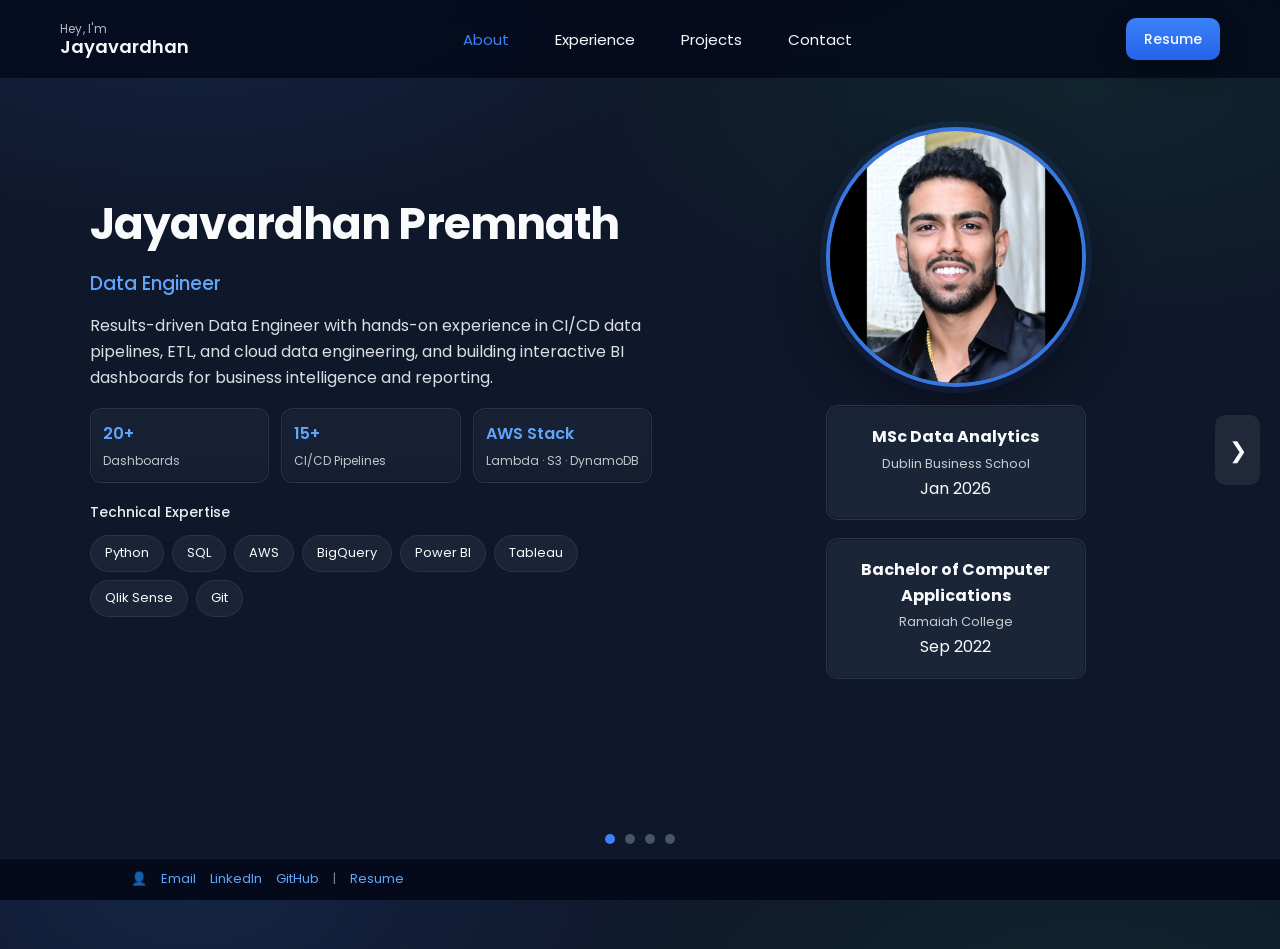
==== commit d5898d14: "feat: Complete mobile optimization for iOS/Android devices" ====
--- a/index.html
+++ b/index.html
@@ -2,7 +2,7 @@
 <html lang="en">
   <head>
     <meta charset="UTF-8" />
-    <meta name="viewport" content="width=device-width, initial-scale=1.0" />
+    <meta name="viewport" content="width=device-width, initial-scale=1.0, viewport-fit=cover" />
     <title>Jayavardhan Premnath | Data Engineer Portfolio</title>
 
     <meta
@@ -10,6 +10,9 @@
       content="Jayavardhan Premnath — Data Engineer. Builds CI/CD data pipelines and cloud analytics on AWS; delivers BI dashboards using Python, SQL, and Power BI."
     />
     <meta name="theme-color" content="#0f172a" />
+    <meta name="mobile-web-app-capable" content="yes" />
+    <meta name="apple-mobile-web-app-capable" content="yes" />
+    <meta name="apple-mobile-web-app-status-bar-style" content="black-translucent" />
 
     <link rel="canonical" href="https://jayavardhan22.github.io/jayavardhan-portfolio/" />
 
@@ -77,7 +80,7 @@
     </nav>
 
     <main class="page-wrapper" id="main">
-      <!-- PAGE 1 -->
+      <!-- PAGE 1: ABOUT -->
       <section class="page active" id="page1" aria-label="About">
         <div class="about-screen">
           <div class="about-left">
@@ -92,15 +95,15 @@
             <div class="outcomes" aria-label="Key outcomes">
               <div class="outcome">
                 <div class="outcome__value">20+</div>
-                <div class="outcome__label">Dashboards delivered & maintained</div>
+                <div class="outcome__label">Dashboards</div>
               </div>
               <div class="outcome">
                 <div class="outcome__value">15+</div>
-                <div class="outcome__label">CI/CD pipelines deployed</div>
+                <div class="outcome__label">CI/CD Pipelines</div>
               </div>
               <div class="outcome">
-                <div class="outcome__value">AWS Data Stack</div>
-                <div class="outcome__label">Lambda · S3 · DynamoDB · CodePipeline</div>
+                <div class="outcome__value">AWS Stack</div>
+                <div class="outcome__label">Lambda · S3 · DynamoDB</div>
               </div>
             </div>
 
@@ -109,19 +112,12 @@
               <div class="skills-tags" aria-label="Technical skills">
                 <span>Python</span>
                 <span>SQL</span>
-                <span>AWS (Lambda, S3, DynamoDB, EC2)</span>
-                <span>CodePipeline</span>
+                <span>AWS</span>
                 <span>BigQuery</span>
                 <span>Power BI</span>
                 <span>Tableau</span>
                 <span>Qlik Sense</span>
-                <span>Databricks</span>
-                <span>PySpark</span>
                 <span>Git</span>
-                <span>Bitbucket</span>
-                <span>API Integration</span>
-                <span>Machine Learning</span>
-                <span>R</span>
               </div>
             </div>
           </div>
@@ -136,28 +132,28 @@
                   alt="Profile image of Jayavardhan Premnath"
                   loading="eager"
                   decoding="async"
-                  width="320"
-                  height="320"
+                  width="260"
+                  height="260"
                 />
               </picture>
             </div>
 
             <div class="education-card">
               <h4>MSc Data Analytics</h4>
-              <span>Dublin Business School · Dublin, Ireland</span>
+              <span>Dublin Business School</span>
               <p>Jan 2026</p>
             </div>
 
             <div class="education-card">
-              <h4>Bachelor of Computer Applications (BCA)</h4>
-              <span>Ramaiah College of Arts, Science and Commerce · Bangalore, India</span>
+              <h4>Bachelor of Computer Applications</h4>
+              <span>Ramaiah College</span>
               <p>Sep 2022</p>
             </div>
           </div>
         </div>
       </section>
 
-      <!-- PAGE 2 -->
+      <!-- PAGE 2: EXPERIENCE -->
       <section class="page" id="page2" aria-label="Experience and Skills" aria-hidden="true" inert>
         <div class="section">
           <div class="section-head">
@@ -167,13 +163,12 @@
           <div class="skills-panel skills-panel--full" aria-label="Tech stack summary">
             <div class="skills-panel__head">
               <h3 class="skills-panel__title">Tech Stack</h3>
-              <p class="skills-panel__subtitle">Primary production tools</p>
+              <p class="skills-panel__subtitle">Production tools</p>
             </div>
             <div class="skills-tags" aria-label="Primary tech stack">
               <span>AWS Lambda</span>
               <span>S3</span>
               <span>DynamoDB</span>
-              <span>CodePipeline</span>
               <span>BigQuery</span>
               <span>Python</span>
               <span>SQL</span>
@@ -191,8 +186,8 @@
                 aria-expanded="false"
                 data-target="experienceContent-1"
               >
-                <span class="card-title">Reach — Data Engineer (Engineer 1)</span>
-                <span class="role-pill" aria-label="Role dates">Dec 2022 – Sep 2024</span>
+                <span class="card-title">Reach — Data Engineer</span>
+                <span class="role-pill">Dec 2022 – Sep 2024</span>
                 <span class="expand-icon" aria-hidden="true">+</span>
               </button>
 
@@ -201,8 +196,7 @@
 
                 <div class="company-callout" aria-label="Company overview">
                   <p class="company-intro">
-                    Cloud-native telecom SaaS enabling MVNO/broadband/IoT services. Supports high-volume data processing and
-                    real-time analytics for operational insights and reporting.
+                    Cloud-native telecom SaaS enabling MVNO/broadband/IoT services.
                   </p>
                 </div>
 
@@ -210,42 +204,23 @@
                   <span class="env-pill">AWS Lambda</span>
                   <span class="env-pill">S3</span>
                   <span class="env-pill">DynamoDB</span>
-                  <span class="env-pill">CodePipeline</span>
                   <span class="env-pill">BigQuery</span>
                   <span class="env-pill">Power BI</span>
-                  <span class="env-pill">Python</span>
-                  <span class="env-pill">SQL</span>
-                </div>
-
-                <h4 class="role-subtitle">Key Contributions (Impact)</h4>
+                </div>
+
+                <h4 class="role-subtitle">Key Contributions</h4>
                 <ul class="impact-list">
-                  <li>
-                    Built CI/CD ETL pipelines on AWS (Lambda, DynamoDB, S3, CodePipeline) processing
-                    <strong>500K+ records/day</strong> and publishing curated datasets for dashboards.
-                  </li>
-                  <li>
-                    Delivered and maintained <strong>20+ dashboards</strong> (Power BI + Qlik Sense), reducing manual reporting from
-                    <strong>10 hours → 2 hours/week</strong> (80% time savings).
-                  </li>
-                  <li>
-                    Integrated HubSpot + BigQuery sources via Python (AWS Lambda), improving dataset completeness by
-                    <strong>45%</strong> and enabling automated customer success reporting.
-                  </li>
-                  <li>
-                    Improved data freshness from <strong>4 hours → 15 minutes</strong> using triggers + scheduled
-                    refresh and gateway configuration in Power BI.
-                  </li>
-                  <li>
-                    Reduced pipeline failures by <strong>60%</strong> by adding validations, retry logic, and operational fixes across
-                    deployed CI/CD workflows.
-                  </li>
+                  <li>Built CI/CD ETL pipelines processing <strong>500K+ records/day</strong></li>
+                  <li>Delivered <strong>20+ dashboards</strong>, reducing manual reporting by <strong>80%</strong></li>
+                  <li>Improved data freshness from <strong>4 hours → 15 minutes</strong></li>
+                  <li>Reduced pipeline failures by <strong>60%</strong></li>
                 </ul>
 
                 <h4 class="role-subtitle">Key Initiatives</h4>
                 <div class="initiatives-chips initiatives-chips--prominent" role="list" aria-label="Key initiatives">
-                  <span class="chip" role="listitem">Power BI Integration Ownership</span>
-                  <span class="chip" role="listitem">Pipeline Stabilization & Fixes</span>
-                  <span class="chip" role="listitem">Client Dashboards & Enhancements</span>
+                  <span class="chip" role="listitem">Power BI Integration</span>
+                  <span class="chip" role="listitem">Pipeline Stabilization</span>
+                  <span class="chip" role="listitem">Client Dashboards</span>
                 </div>
               </div>
             </div>
@@ -253,7 +228,7 @@
             <div class="skills-panel skills-panel--full" aria-label="Core skills">
               <div class="skills-panel__head">
                 <h3 class="skills-panel__title">Core Skills</h3>
-                <p class="skills-panel__subtitle">Keywords recruiters scan for</p>
+                <p class="skills-panel__subtitle">Key competencies</p>
               </div>
 
               <div class="skills-cards" role="list" aria-label="Skill groups">
@@ -261,9 +236,8 @@
                   <div class="skill-card__title">Data Engineering</div>
                   <ul class="skill-card__list">
                     <li>ETL pipeline development</li>
-                    <li>CI/CD deployment (AWS CodePipeline)</li>
-                    <li>Data modeling & dataset curation</li>
-                    <li>Data quality & optimization</li>
+                    <li>CI/CD deployment</li>
+                    <li>Data modeling</li>
                   </ul>
                 </div>
 
@@ -271,13 +245,8 @@
                   <div class="skill-card__title">Cloud & Tools</div>
                   <div class="skills-tags" aria-label="Cloud and tools">
                     <span>AWS Lambda</span>
-                    <span>S3</span>
-                    <span>DynamoDB</span>
-                    <span>EC2</span>
                     <span>BigQuery</span>
-                    <span>Databricks</span>
                     <span>Git</span>
-                    <span>Bitbucket</span>
                   </div>
                 </div>
 
@@ -288,7 +257,6 @@
                     <span>Tableau</span>
                     <span>Qlik Sense</span>
                   </div>
-                  <div class="skill-card__hint">Dashboards, KPIs, refresh, gateway config</div>
                 </div>
 
                 <div class="skill-card" role="listitem">
@@ -297,28 +265,17 @@
                     <span>Python</span>
                     <span>SQL</span>
                     <span>PySpark</span>
-                    <span>R</span>
                   </div>
                 </div>
-              </div>
-
-              <div class="skills-footer">
-                <div class="skills-footer__title">Collaboration</div>
-                <ul class="skills-footer__list">
-                  <li>Stakeholder engagement</li>
-                  <li>Cross-functional collaboration</li>
-                  <li>Agile/Scrum delivery</li>
-                </ul>
               </div>
             </div>
 
             <div class="quote-card" aria-label="LinkedIn recommendation excerpt">
               <div class="quote-mark" aria-hidden="true">"</div>
               <p class="quote-text">
-                Jayavardhan demonstrated exceptional dashboarding and data analysis skills, delivering valuable insights from complex
-                datasets and performing strongly under tight deadlines.
+                Jayavardhan demonstrated exceptional dashboarding and data analysis skills, delivering valuable insights from complex datasets.
               </p>
-              <p class="quote-meta">— Harish Naik, Senior MIS Analyst, Reach Mobile (LinkedIn). More recommendations on LinkedIn.</p>
+              <p class="quote-meta">— Harish Naik, Reach Mobile</p>
             </div>
           </div>
 
@@ -330,15 +287,12 @@
                 <div class="flow-stage__head">Sources</div>
                 <div class="flow-node">
                   <div class="flow-node__title">BigQuery</div>
-                  <div class="flow-node__meta">Source (usage data)</div>
                 </div>
                 <div class="flow-node">
                   <div class="flow-node__title">HubSpot</div>
-                  <div class="flow-node__meta">Source (customer interactions)</div>
                 </div>
                 <div class="flow-node">
                   <div class="flow-node__title">DynamoDB</div>
-                  <div class="flow-node__meta">Source (operational data)</div>
                 </div>
               </div>
 
@@ -346,7 +300,6 @@
                 <div class="flow-stage__head">Processing</div>
                 <div class="flow-node flow-node--accent">
                   <div class="flow-node__title">AWS Lambda</div>
-                  <div class="flow-node__meta">Python transforms</div>
                 </div>
               </div>
 
@@ -354,7 +307,6 @@
                 <div class="flow-stage__head">Storage</div>
                 <div class="flow-node">
                   <div class="flow-node__title">S3 Bucket</div>
-                  <div class="flow-node__meta">Processed storage</div>
                 </div>
               </div>
 
@@ -362,80 +314,69 @@
                 <div class="flow-stage__head">Dashboards</div>
                 <div class="flow-node">
                   <div class="flow-node__title">Power BI</div>
-                  <div class="flow-node__meta">Analytics dashboards</div>
                 </div>
                 <div class="flow-node">
                   <div class="flow-node__title">Qlik Sense</div>
-                  <div class="flow-node__meta">Analytics dashboards</div>
-                </div>
-              </div>
-            </div>
-
-            <div class="flow-connectors" aria-hidden="true">
-              <div class="flow-connector"><span class="flow-connector__label">Extract</span></div>
-              <div class="flow-connector"><span class="flow-connector__label">Transform</span></div>
-              <div class="flow-connector"><span class="flow-connector__label">Publish</span></div>
+                </div>
+              </div>
             </div>
           </div>
         </div>
       </section>
 
-      <!-- PAGE 3 -->
+      <!-- PAGE 3: PROJECTS -->
       <section class="page" id="page3" aria-label="Projects" aria-hidden="true" inert>
         <div class="section">
           <div class="section-head">
             <h2>Projects</h2>
-            <p class="section-subhead">Featured end-to-end data engineering and analytics work.</p>
+            <p class="section-subhead">Featured work</p>
           </div>
 
           <div class="projects-grid" aria-label="Projects list">
-            <!-- PROJECT 1: GitHub Intelligence (FEATURED) -->
-            <article class="project-tablet project-tablet--featured" aria-label="GitHub Intelligence Dashboard — featured case study">
+            <!-- PROJECT 1 -->
+            <article class="project-tablet project-tablet--featured" aria-label="GitHub Intelligence Dashboard">
               <div class="project-badge project-badge--1">Featured</div>
 
               <div class="tablet-top">
                 <h3 class="tablet-title">GitHub Intelligence Dashboard</h3>
-                <div class="tablet-pill tablet-pill--featured">Data Engineering</div>
-              </div>
-
-              <div class="tablet-block">
-                <h4 class="tablet-h">Business Challenge</h4>
-                <p class="tablet-p">No unified view of Big 5 tech companies' open-source investment strategies. Competitive analysis was scattered across repos with no historical tracking.</p>
-              </div>
-
-              <div class="tablet-block">
-                <h4 class="tablet-h">Solution Delivered</h4>
+                <div class="tablet-pill tablet-pill--featured">Data Eng</div>
+              </div>
+
+              <div class="tablet-block">
+                <h4 class="tablet-h">Challenge</h4>
+                <p class="tablet-p">No unified view of Big 5 tech companies' open-source strategies.</p>
+              </div>
+
+              <div class="tablet-block">
+                <h4 class="tablet-h">Solution</h4>
                 <ul class="tablet-list">
-                  <li><strong>Automated ETL:</strong> GitHub API → Python → BigQuery daily (zero manual steps)</li>
-                  <li><strong>40+ repositories</strong> tracked with <strong>35+ metrics</strong> per repo</li>
-                  <li><strong>4 Power BI dashboards</strong> for 4 distinct audiences</li>
+                  <li><strong>Automated ETL</strong> via GitHub Actions</li>
+                  <li><strong>40+ repositories</strong> tracked</li>
+                  <li><strong>4 Power BI dashboards</strong></li>
                 </ul>
               </div>
 
               <div class="tablet-block">
-                <h4 class="tablet-h">Real-World Impact</h4>
-                <p class="tablet-p">
-                  <strong>2.7M+ stars analyzed</strong> across <strong>5 companies</strong> | <strong>&lt;15 min</strong> end-to-end runtime | <strong>2,000+ rows/day</strong> processed | <strong>99.9% uptime SLA</strong>
-                </p>
-              </div>
-
-              <h4 class="project-subtitle">Tech Stack</h4>
+                <h4 class="tablet-h">Impact</h4>
+                <p class="tablet-p"><strong>2.7M+ stars</strong> analyzed | <strong>&lt;15 min</strong> runtime | <strong>99.9% uptime</strong></p>
+              </div>
+
+              <h4 class="project-subtitle">Stack</h4>
               <div class="skills-tags">
                 <span>Python</span>
                 <span>GitHub Actions</span>
                 <span>BigQuery</span>
                 <span>Power BI</span>
-                <span>SQL</span>
               </div>
 
               <div class="tablet-actions tablet-actions--centered">
                 <a class="btn-link" href="https://github.com/jayavardhan22/github-repo-insights-pipeline" target="_blank" rel="noopener noreferrer">GitHub</a>
-                <a class="btn-link btn-link--primary" href="projects/github-intelligence.html?from=projects">View Case Study →</a>
+                <a class="btn-link btn-link--primary" href="projects/github-intelligence.html?from=projects">Case Study →</a>
               </div>
             </article>
 
-            <!-- PROJECT 2: Airline Operations Dashboard -->
-            <article class="project-tablet" aria-label="Airline Operations Dashboard project">
+            <!-- PROJECT 2 -->
+            <article class="project-tablet" aria-label="Airline Operations Dashboard">
               <div class="project-badge project-badge--2">Project 2</div>
 
               <div class="tablet-top">
@@ -444,25 +385,25 @@
               </div>
 
               <div class="tablet-block">
-                <h4 class="tablet-h">Business Challenge</h4>
-                <p class="tablet-p">Operations teams lacked real-time visibility into flight performance. Manual reporting consumed significant time, delaying critical decisions on delays and cancellations.</p>
-              </div>
-
-              <div class="tablet-block">
-                <h4 class="tablet-h">Solution Delivered</h4>
+                <h4 class="tablet-h">Challenge</h4>
+                <p class="tablet-p">Manual reporting delayed critical flight performance decisions.</p>
+              </div>
+
+              <div class="tablet-block">
+                <h4 class="tablet-h">Solution</h4>
                 <ul class="tablet-list">
-                  <li><strong>Dual dashboards:</strong> Power BI + Tableau tested to evaluate optimal analytics tool for deployment</li>
-                  <li><strong>Real-time refresh</strong> with on-time performance, delay, and cancellation tracking</li>
-                  <li><strong>15 KPIs centralized</strong> in one platform with drill-down capabilities</li>
+                  <li><strong>Power BI + Tableau</strong> evaluation</li>
+                  <li><strong>15 KPIs</strong> centralized</li>
+                  <li><strong>Real-time refresh</strong></li>
                 </ul>
               </div>
 
               <div class="tablet-block">
-                <h4 class="tablet-h">Real-World Impact</h4>
-                <p class="tablet-p"><strong>Reduced reporting cycles</strong> from daily manual updates to <strong>real-time dashboards</strong> | <strong>15 KPIs</strong> standardized across teams | <strong>99.2% data accuracy</strong></p>
-              </div>
-
-              <h4 class="project-subtitle">Tech Stack</h4>
+                <h4 class="tablet-h">Impact</h4>
+                <p class="tablet-p"><strong>Real-time dashboards</strong> | <strong>99.2% accuracy</strong></p>
+              </div>
+
+              <h4 class="project-subtitle">Stack</h4>
               <div class="skills-tags">
                 <span>Power BI</span>
                 <span>Tableau</span>
@@ -473,75 +414,67 @@
                 <div class="dashboard-preview-item">
                   <img
                     src="assets/images/airline-powerbi.jpeg"
-                    alt="Power BI airline operations dashboard - executive overview"
+                    alt="Power BI dashboard"
                     loading="lazy"
                     class="clickable-image"
                     onclick="openImageModal(this)"
                   />
-                  <div class="dashboard-preview-label"><strong>Power BI</strong><br />Executive overview</div>
+                  <div class="dashboard-preview-label"><strong>Power BI</strong></div>
                 </div>
                 <div class="dashboard-preview-item">
                   <img
                     src="assets/images/airline-tableau.jpeg"
-                    alt="Tableau airline operations dashboard - operational detail"
+                    alt="Tableau dashboard"
                     loading="lazy"
                     class="clickable-image"
                     onclick="openImageModal(this)"
                   />
-                  <div class="dashboard-preview-label"><strong>Tableau</strong><br />Operational detail</div>
+                  <div class="dashboard-preview-label"><strong>Tableau</strong></div>
                 </div>
               </div>
 
               <div class="tablet-actions">
-                <a
-                  class="btn-link"
-                  href="https://github.com/jayavardhan22/Airline-Operations-Dashboard"
-                  target="_blank"
-                  rel="noopener noreferrer"
-                >
-                  GitHub
-                </a>
+                <a class="btn-link" href="https://github.com/jayavardhan22/Airline-Operations-Dashboard" target="_blank" rel="noopener noreferrer">GitHub</a>
               </div>
             </article>
 
-            <!-- PROJECT 3: Traffic Collision Data Quality -->
-            <article class="project-tablet" aria-label="Traffic Collision Data Quality project">
+            <!-- PROJECT 3 -->
+            <article class="project-tablet" aria-label="Traffic Data Quality">
               <div class="project-badge project-badge--3">Project 3</div>
 
               <div class="tablet-top">
-                <h3 class="tablet-title">Traffic Collision Data Quality</h3>
-                <div class="tablet-pill tablet-pill--dq">Data Quality</div>
-              </div>
-
-              <div class="tablet-block">
-                <h4 class="tablet-h">Business Challenge</h4>
-                <p class="tablet-p">Large public traffic datasets had 35% missing fields and logical inconsistencies, preventing reliable analytics and ML model training.</p>
-              </div>
-
-              <div class="tablet-block">
-                <h4 class="tablet-h">Solution Delivered</h4>
+                <h3 class="tablet-title">Traffic Data Quality</h3>
+                <div class="tablet-pill tablet-pill--dq">ML / Data Quality</div>
+              </div>
+
+              <div class="tablet-block">
+                <h4 class="tablet-h">Challenge</h4>
+                <p class="tablet-p">35% missing fields prevented reliable ML model training.</p>
+              </div>
+
+              <div class="tablet-block">
+                <h4 class="tablet-h">Solution</h4>
                 <ul class="tablet-list">
-                  <li><strong>Hybrid ML framework:</strong> Isolation Forest, LOF, and DBSCAN anomaly detection</li>
-                  <li><strong>Rule-based validation:</strong> Deterministic checks for auditable results</li>
-                  <li><strong>Automated flagging:</strong> Transparent issue identification with explainable logic</li>
+                  <li><strong>Hybrid ML framework</strong></li>
+                  <li><strong>Anomaly detection</strong> (Isolation Forest, LOF, DBSCAN)</li>
+                  <li><strong>Rule-based validation</strong></li>
                 </ul>
               </div>
 
               <div class="tablet-block">
-                <h4 class="tablet-h">Real-World Impact</h4>
-                <p class="tablet-p"><strong>Validation coverage: 92%</strong> | <strong>28% anomalies detected</strong> | <strong>88.5% precision on edge cases</strong> | <strong>Production-ready framework</strong></p>
-              </div>
-
-              <h4 class="project-subtitle">Tech Stack</h4>
+                <h4 class="tablet-h">Impact</h4>
+                <p class="tablet-p"><strong>92% coverage</strong> | <strong>28% anomalies detected</strong> | <strong>88.5% precision</strong></p>
+              </div>
+
+              <h4 class="project-subtitle">Stack</h4>
               <div class="skills-tags">
                 <span>Python</span>
                 <span>Scikit-learn</span>
                 <span>Pandas</span>
                 <span>Streamlit</span>
-                <span>SQL</span>
-              </div>
-
-              <h4 class="project-subtitle">Video Preview</h4>
+              </div>
+
+              <h4 class="project-subtitle">Demo Video</h4>
               <div class="media-card">
                 <div class="video-container">
                   <video
@@ -565,44 +498,34 @@
                     <span class="video-time"><span class="current-time">0:00</span> / <span class="duration">0:00</span></span>
                   </div>
                 </div>
-                <div class="media-card-label">
-                  <strong>Project Demo</strong>
-                </div>
               </div>
 
               <div class="tablet-actions">
-                <a
-                  class="btn-link"
-                  href="https://github.com/jayavardhan22/A_Machine_Learning_and_Rule-Based_Approach_for_Data_Quality_Validation/tree/main"
-                  target="_blank"
-                  rel="noopener noreferrer"
-                >
-                  GitHub
-                </a>
+                <a class="btn-link" href="https://github.com/jayavardhan22/A_Machine_Learning_and_Rule-Based_Approach_for_Data_Quality_Validation/tree/main" target="_blank" rel="noopener noreferrer">GitHub</a>
               </div>
             </article>
           </div>
 
-          <h2 class="section-title">Awards & Achievements</h2>
+          <h2 class="section-title">Awards</h2>
           <div class="award-grid" aria-label="Awards">
             <div class="award-card">
               <h4>🏆 Rookie-Rockstar</h4>
-              <p>Awarded for delivering critical MVNO projects ahead of schedule.</p>
+              <p>Critical MVNO projects delivered ahead of schedule.</p>
             </div>
             <div class="award-card">
               <h4>⭐ Employee of the Month</h4>
-              <p>Awarded for high-impact delivery and consistent execution in client work.</p>
+              <p>High-impact delivery and consistent execution.</p>
             </div>
           </div>
         </div>
       </section>
 
-      <!-- PAGE 4 -->
+      <!-- PAGE 4: CONTACT -->
       <section class="page" id="page4" aria-label="Contact" aria-hidden="true" inert>
         <div class="section">
           <div class="section-head">
             <h2>Contact</h2>
-            <p class="section-subhead">Open to internship and full-time opportunities in Data Engineering / Analytics Engineering.</p>
+            <p class="section-subhead">Open to internship & full-time opportunities</p>
           </div>
 
           <div class="contact-grid" aria-label="Contact methods">
@@ -612,71 +535,46 @@
                 <div class="tile-title">Email</div>
                 <div class="tile-value">jayavardhanp2204@gmail.com</div>
               </div>
-              <div class="tile-cta" aria-hidden="true">Open</div>
             </a>
 
             <a class="contact-tile" href="tel:+353892484461" aria-label="Call Irish number">
               <div class="tile-icon" aria-hidden="true">☎</div>
               <div class="tile-content">
-                <div class="tile-title">Phone (Ireland)</div>
+                <div class="tile-title">Phone (IE)</div>
                 <div class="tile-value">+353 892 484 461</div>
               </div>
-              <div class="tile-cta" aria-hidden="true">Call</div>
             </a>
 
             <a class="contact-tile" href="tel:+917406165884" aria-label="Call Indian number">
               <div class="tile-icon" aria-hidden="true">☎</div>
               <div class="tile-content">
-                <div class="tile-title">Phone (India)</div>
+                <div class="tile-title">Phone (IN)</div>
                 <div class="tile-value">+91 74061 65884</div>
               </div>
-              <div class="tile-cta" aria-hidden="true">Call</div>
             </a>
 
-            <a
-              class="contact-tile"
-              href="https://www.linkedin.com/in/jayavardhan-premnath-a7293b237/"
-              target="_blank"
-              rel="noopener noreferrer"
-              aria-label="Open LinkedIn"
-            >
+            <a class="contact-tile" href="https://www.linkedin.com/in/jayavardhan-premnath-a7293b237/" target="_blank" rel="noopener noreferrer" aria-label="Open LinkedIn">
               <div class="tile-icon" aria-hidden="true">in</div>
               <div class="tile-content">
                 <div class="tile-title">LinkedIn</div>
                 <div class="tile-value">jayavardhan-premnath</div>
               </div>
-              <div class="tile-cta" aria-hidden="true">Open</div>
             </a>
 
-            <a
-              class="contact-tile"
-              href="https://github.com/jayavardhan22"
-              target="_blank"
-              rel="noopener noreferrer"
-              aria-label="Open GitHub"
-            >
+            <a class="contact-tile" href="https://github.com/jayavardhan22" target="_blank" rel="noopener noreferrer" aria-label="Open GitHub">
               <div class="tile-icon" aria-hidden="true">⌂</div>
               <div class="tile-content">
                 <div class="tile-title">GitHub</div>
                 <div class="tile-value">jayavardhan22</div>
               </div>
-              <div class="tile-cta" aria-hidden="true">Open</div>
             </a>
 
-            <a
-              class="contact-tile contact-tile--resume"
-              href="resume/Jayavardhan-Premnath-Resume.pdf"
-              target="_blank"
-              rel="noopener noreferrer"
-              aria-label="Open Jayavardhan Premnath Resume (PDF)"
-              title="Jayavardhan Premnath Resume"
-            >
+            <a class="contact-tile contact-tile--resume" href="resume/Jayavardhan-Premnath-Resume.pdf" target="_blank" rel="noopener noreferrer" aria-label="Open Resume (PDF)">
               <div class="tile-icon" aria-hidden="true">⤓</div>
               <div class="tile-content">
                 <div class="tile-title">Resume</div>
-                <div class="tile-value">Jayavardhan Premnath</div>
-              </div>
-              <div class="tile-cta" aria-hidden="true">Open</div>
+                <div class="tile-value">Download PDF</div>
+              </div>
             </a>
           </div>
         </div>
@@ -693,14 +591,11 @@
 
     <footer class="site-footer" aria-label="Footer links">
       <div class="footer-inner">
-        <span class="footer-label">👤 Connect:</span>
+        <span class="footer-label">👤</span>
         <a href="mailto:jayavardhanp2204@gmail.com">Email</a>
-        <a href="https://www.linkedin.com/in/jayavardhan-premnath-a7293b237/" target="_blank" rel="noopener noreferrer">
-          LinkedIn
-        </a>
+        <a href="https://www.linkedin.com/in/jayavardhan-premnath-a7293b237/" target="_blank" rel="noopener noreferrer">LinkedIn</a>
         <a href="https://github.com/jayavardhan22" target="_blank" rel="noopener noreferrer">GitHub</a>
         <span style="opacity: 0.5;">|</span>
-        <span class="footer-label">📄 Docs:</span>
         <a href="resume/Jayavardhan-Premnath-Resume.pdf" target="_blank" rel="noopener noreferrer">Resume</a>
       </div>
     </footer>
@@ -718,7 +613,6 @@
     </div>
 
     <script>
-      // ===== IMAGE MODAL FUNCTIONS =====
       function openImageModal(imgElement) {
         const modal = document.getElementById("imageModal");
         const modalImg = document.getElementById("modalImage");
@@ -738,7 +632,6 @@
         if (e.target === this) closeImageModal();
       });
 
-      // ===== VIDEO PLAYBACK FUNCTIONS =====
       function toggleVideoPlayback(event) {
         event.preventDefault();
         const video = document.getElementById("project3-video");
@@ -775,7 +668,6 @@
         }
       }
 
-      // ===== VIDEO EVENT LISTENERS =====
       document.addEventListener("DOMContentLoaded", () => {
         const video = document.getElementById("project3-video");
         
@@ -788,12 +680,8 @@
             document.querySelector(".play-icon").textContent = "▶";
           });
         }
-      });
-
-      // ===== PAGE NAVIGATION =====
-      document.addEventListener("DOMContentLoaded", () => {
+
         let currentPage = 0;
-
         const pages = Array.from(document.querySelectorAll(".page"));
         const dots = Array.from(document.querySelectorAll(".dot-page"));
         const navButtons = Array.from(document.querySelectorAll(".nav-btn"));
@@ -807,8 +695,6 @@
         const updateArrowVisibility = () => {
           prevBtn.classList.toggle("is-hidden", currentPage === 0);
           nextBtn.classList.toggle("is-hidden", currentPage === pages.length - 1);
-          prevBtn.setAttribute("aria-disabled", String(currentPage === 0));
-          nextBtn.setAttribute("aria-disabled", String(currentPage === pages.length - 1));
         };
 
         const setPageState = (activeIndex) => {
@@ -821,12 +707,9 @@
           });
 
           dots.forEach((dot, i) => dot.classList.toggle("active", i === activeIndex));
-
           navButtons.forEach((btn) => {
             const isActive = Number(btn.dataset.page) === activeIndex;
             btn.classList.toggle("active", isActive);
-            if (isActive) btn.setAttribute("aria-current", "page");
-            else btn.removeAttribute("aria-current");
           });
 
           currentPage = activeIndex;
@@ -850,37 +733,11 @@
         });
 
         document.addEventListener("keydown", (e) => {
-          const tag = e.target?.tagName?.toLowerCase?.() || "";
-          const isFormField = ["input", "textarea", "select"].includes(tag);
-          if (isFormField) return;
-          if (e.altKey || e.ctrlKey || e.metaKey) return;
           if (e.key === "ArrowRight") nextBtn.click();
           if (e.key === "ArrowLeft") prevBtn.click();
         });
 
         const toggles = Array.from(document.querySelectorAll(".js-accordion-toggle"));
-
-        const openAccordion = (toggleBtn, content) => {
-          content.hidden = false;
-          content.classList.add("show");
-          content.style.maxHeight = content.scrollHeight + "px";
-          content.style.paddingTop = "20px";
-          content.style.paddingBottom = "20px";
-          toggleBtn.setAttribute("aria-expanded", "true");
-          const icon = toggleBtn.querySelector(".expand-icon");
-          if (icon) icon.textContent = "−";
-        };
-
-        const closeAccordion = (toggleBtn, content) => {
-          content.classList.remove("show");
-          content.style.maxHeight = "0px";
-          content.style.paddingTop = "0px";
-          content.style.paddingBottom = "0px";
-          toggleBtn.setAttribute("aria-expanded", "false");
-          const icon = toggleBtn.querySelector(".expand-icon");
-          if (icon) icon.textContent = "+";
-          window.setTimeout(() => (content.hidden = true), 250);
-        };
 
         toggles.forEach((toggleBtn) => {
           toggleBtn.addEventListener("click", () => {
@@ -888,19 +745,29 @@
             const content = document.getElementById(targetId);
             if (!content) return;
             const isOpen = toggleBtn.getAttribute("aria-expanded") === "true";
-            if (isOpen) closeAccordion(toggleBtn, content);
-            else openAccordion(toggleBtn, content);
+            if (isOpen) {
+              content.style.maxHeight = "0px";
+              content.style.paddingTop = "0px";
+              content.style.paddingBottom = "0px";
+              toggleBtn.setAttribute("aria-expanded", "false");
+              toggleBtn.querySelector(".expand-icon").textContent = "+";
+              setTimeout(() => content.hidden = true, 250);
+            } else {
+              content.hidden = false;
+              content.style.maxHeight = content.scrollHeight + "px";
+              content.style.paddingTop = "20px";
+              content.style.paddingBottom = "20px";
+              toggleBtn.setAttribute("aria-expanded", "true");
+              toggleBtn.querySelector(".expand-icon").textContent = "−";
+            }
           });
         });
 
         showPage(currentPage);
       });
 
-      // Close modals on Escape
       document.addEventListener("keydown", function (e) {
-        if (e.key === "Escape") {
-          closeImageModal();
-        }
+        if (e.key === "Escape") closeImageModal();
       });
     </script>
   </body>
--- a/css/style.css
+++ b/css/style.css
@@ -2068,4 +2068,787 @@
       transform: none;
       page-break-inside: avoid;
     }
-  }+  }
+
+/* ============================================================================
+   MOBILE OPTIMIZATION (320px - 600px)
+   ============================================================================ */
+
+   @media (max-width: 600px) {
+    :root {
+      --pad-page-y: 20px;
+      --pad-page-x: 16px;
+    }
+  
+    /* NAVBAR */
+    .navbar {
+      padding: 12px 16px;
+      gap: 10px;
+    }
+  
+    .logo__hello {
+      font-size: 10px;
+    }
+  
+    .logo__name {
+      font-size: 16px;
+    }
+  
+    .nav-links {
+      display: none;
+    }
+  
+    .resume-btn {
+      padding: 8px 12px;
+      font-size: 12px;
+    }
+  
+    /* ABOUT PAGE */
+    .about-screen {
+      grid-template-columns: 1fr;
+      gap: 30px;
+    }
+  
+    .about-left h1 {
+      font-size: 32px;
+      margin-bottom: 8px;
+    }
+  
+    .about-left h3 {
+      font-size: 16px;
+      margin-bottom: 12px;
+    }
+  
+    .about-left p {
+      font-size: 14px;
+      line-height: 1.6;
+    }
+  
+    .outcomes {
+      grid-template-columns: 1fr;
+      gap: 10px;
+      max-width: 100%;
+      margin-top: 16px;
+    }
+  
+    .outcome {
+      padding: 10px;
+      border-radius: 8px;
+    }
+  
+    .outcome__value {
+      font-size: 14px;
+      margin-bottom: 2px;
+    }
+  
+    .outcome__label {
+      font-size: 11px;
+    }
+  
+    .skills-tags {
+      gap: 6px;
+      margin-top: 12px;
+    }
+  
+    .skills-tags span {
+      padding: 6px 10px;
+      font-size: 11px;
+      border-radius: 6px;
+    }
+  
+    .mini-heading {
+      font-size: 12px;
+      margin-top: 14px;
+    }
+  
+    .about-right {
+      gap: 14px;
+    }
+  
+    .about-image {
+      width: 200px;
+      height: 200px;
+      border: 3px solid rgba(59, 130, 246, 0.9);
+    }
+  
+    .education-card {
+      width: 100%;
+      padding: 14px;
+    }
+  
+    .education-card h4 {
+      font-size: 14px;
+      margin-bottom: 4px;
+    }
+  
+    .education-card span {
+      font-size: 12px;
+    }
+  
+    .education-card p {
+      font-size: 11px;
+      margin-top: 4px;
+    }
+  
+    /* SECTIONS */
+    .section h2 {
+      font-size: 24px;
+      margin-bottom: 12px;
+    }
+  
+    .section-subhead {
+      font-size: 12px;
+      margin-bottom: 12px;
+    }
+  
+    /* EXPERIENCE CARD */
+    .experience-header {
+      grid-template-columns: 1fr auto;
+      gap: 8px;
+      padding: 14px 16px;
+    }
+  
+    .card-title {
+      font-size: 14px;
+    }
+  
+    .role-pill {
+      font-size: 11px;
+      padding: 4px 8px;
+    }
+  
+    .expand-icon {
+      font-size: 16px;
+    }
+  
+    .experience-content {
+      padding: 0 16px;
+    }
+  
+    .role-subtitle {
+      font-size: 12px;
+      margin-top: 12px;
+      margin-bottom: 6px;
+    }
+  
+    .impact-list li {
+      font-size: 12px;
+      margin-bottom: 8px;
+    }
+  
+    /* SKILLS CARDS */
+    .skills-cards {
+      grid-template-columns: 1fr;
+      gap: 10px;
+    }
+  
+    .skill-card {
+      padding: 10px;
+    }
+  
+    .skill-card__title {
+      font-size: 12px;
+      margin-bottom: 6px;
+    }
+  
+    .skill-card__list li {
+      font-size: 11px;
+      margin-bottom: 4px;
+    }
+  
+    /* FLOW BOARD */
+    .flow-board {
+      grid-template-columns: 1fr;
+      gap: 10px;
+    }
+  
+    .flow-stage {
+      min-height: auto;
+      padding: 10px;
+    }
+  
+    .flow-stage__head {
+      font-size: 10px;
+      margin-bottom: 8px;
+    }
+  
+    .flow-node {
+      padding: 10px;
+      margin-bottom: 8px;
+    }
+  
+    .flow-node__title {
+      font-size: 13px;
+    }
+  
+    .flow-node__meta {
+      font-size: 11px;
+    }
+  
+    .flow-connectors {
+      grid-template-columns: 1fr;
+      gap: 10px;
+      padding: 0 3px;
+    }
+  
+    /* PROJECTS GRID */
+    .projects-grid {
+      grid-template-columns: 1fr;
+      gap: 12px;
+    }
+  
+    .project-tablet {
+      min-height: auto;
+      box-shadow: 0 0 0 1px rgba(2, 6, 23, 0.25) inset;
+    }
+  
+    .project-tablet--featured {
+      grid-column: 1;
+      min-height: auto;
+    }
+  
+    .project-badge {
+      font-size: 10px;
+      padding: 4px 6px;
+      left: 4px;
+      top: 4px;
+    }
+  
+    .tablet-top {
+      padding: 8px 12px 6px 12px;
+      gap: 8px;
+    }
+  
+    .tablet-title {
+      font-size: 14px;
+      line-height: 1.2;
+    }
+  
+    .tablet-pill {
+      font-size: 10px;
+      padding: 4px 8px;
+    }
+  
+    .tablet-block {
+      padding: 8px 12px;
+    }
+  
+    .tablet-block:first-of-type {
+      padding: 8px 12px;
+    }
+  
+    .tablet-h {
+      font-size: 11px;
+      margin-bottom: 4px;
+    }
+  
+    .tablet-p {
+      font-size: 12px;
+      line-height: 1.5;
+    }
+  
+    .tablet-list {
+      margin-left: 16px;
+      margin-top: 6px;
+    }
+  
+    .tablet-list li {
+      font-size: 12px;
+      margin-bottom: 6px;
+    }
+  
+    .project-subtitle {
+      font-size: 12px;
+      margin: 10px 0 4px 0;
+      padding: 0 12px;
+    }
+  
+    .tablet-actions {
+      padding: 10px 12px 12px 12px;
+      gap: 8px;
+    }
+  
+    .tablet-actions--centered {
+      gap: 10px;
+    }
+  
+    .tablet-actions--centered .btn-link {
+      min-width: 120px;
+      font-size: 11px;
+      padding: 10px 12px;
+    }
+  
+    .tablet-actions--centered .btn-link--primary {
+      min-width: 140px;
+    }
+  
+    /* DASHBOARD PREVIEW */
+    .dashboard-preview-grid {
+      grid-template-columns: 1fr;
+      gap: 10px;
+    }
+  
+    .dashboard-preview-item img {
+      height: 150px;
+    }
+  
+    .dashboard-preview-label {
+      padding: 6px;
+      font-size: 10px;
+    }
+  
+    /* VIDEO */
+    .video-container {
+      border-radius: 8px;
+    }
+  
+    .video-container video {
+      height: 160px;
+    }
+  
+    .video-controls {
+      padding: 8px;
+      gap: 6px;
+    }
+  
+    .video-play-btn {
+      width: 28px;
+      height: 28px;
+      font-size: 12px;
+      border-radius: 4px;
+    }
+  
+    .video-time {
+      font-size: 10px;
+      min-width: 40px;
+    }
+  
+    .media-card {
+      border-radius: 8px;
+    }
+  
+    .media-card-label {
+      padding: 8px;
+      font-size: 11px;
+    }
+  
+    /* AWARDS */
+    .award-grid {
+      grid-template-columns: 1fr;
+      gap: 10px;
+      max-width: 100%;
+    }
+  
+    .award-card {
+      padding: 12px;
+    }
+  
+    .award-card h4 {
+      font-size: 14px;
+      margin-bottom: 4px;
+    }
+  
+    .award-card p {
+      font-size: 12px;
+    }
+  
+    /* CONTACT GRID */
+    .contact-grid {
+      grid-template-columns: 1fr;
+      gap: 10px;
+    }
+  
+    .contact-tile {
+      grid-template-columns: 40px 1fr;
+      gap: 12px;
+      padding: 12px;
+      border-radius: 10px;
+      min-height: 50px;
+    }
+  
+    .tile-icon {
+      width: 40px;
+      height: 40px;
+      font-size: 16px;
+      border-radius: 8px;
+    }
+  
+    .tile-title {
+      font-size: 11px;
+    }
+  
+    .tile-value {
+      font-size: 13px;
+      font-weight: 500;
+    }
+  
+    .tile-cta {
+      display: none;
+    }
+  
+    /* FOOTER */
+    .site-footer {
+      position: relative;
+    }
+  
+    .footer-inner {
+      padding: 12px;
+      font-size: 12px;
+      gap: 8px 10px;
+    }
+  
+    .footer-label {
+      font-size: 11px;
+    }
+  
+    /* NAVIGATION ARROWS */
+    .nav-arrows {
+      display: none;
+    }
+  
+    /* PAGE INDICATOR */
+    .page-indicator {
+      bottom: 70px;
+      gap: 8px;
+    }
+  
+    .dot-page {
+      width: 8px;
+      height: 8px;
+    }
+  
+    /* IMAGE MODAL */
+    .image-modal {
+      padding: 16px;
+    }
+  
+    .image-modal-content {
+      width: min(95vw, 100%);
+      max-height: 80vh;
+    }
+  
+    .image-modal-content img {
+      border-radius: 8px;
+      max-height: 80vh;
+    }
+  
+    .image-modal-close {
+      top: -36px;
+      font-size: 28px;
+    }
+  
+    /* CASE STUDY PAGE */
+    .case-study-wrapper {
+      padding: 20px 16px;
+    }
+  
+    .case-study-title {
+      font-size: 28px;
+      margin-bottom: 8px;
+    }
+  
+    .case-study-subtitle {
+      font-size: 14px;
+      line-height: 1.5;
+    }
+  
+    .case-study-section {
+      margin-bottom: 28px;
+    }
+  
+    .case-study-section h2 {
+      font-size: 22px;
+      margin-bottom: 14px;
+    }
+  
+    .case-study-h3 {
+      font-size: 14px;
+      margin-bottom: 10px;
+    }
+  
+    .case-study-highlight {
+      padding: 14px;
+      margin: 12px 0;
+    }
+  
+    .case-study-highlight p {
+      font-size: 13px;
+      line-height: 1.6;
+      margin-bottom: 8px;
+    }
+  
+    .case-metrics-grid {
+      grid-template-columns: 1fr;
+      gap: 12px;
+    }
+  
+    .dashboards-grid {
+      grid-template-columns: 1fr;
+      gap: 12px;
+    }
+  
+    .dashboard-tile__img img {
+      height: 180px;
+    }
+  
+    .dashboard-tile__body {
+      padding: 12px;
+    }
+  
+    .dashboard-tile__body h3 {
+      font-size: 14px;
+      margin-bottom: 6px;
+    }
+  
+    .dashboard-audience {
+      font-size: 12px;
+      margin-bottom: 8px;
+    }
+  
+    .dashboard-tile__body li {
+      font-size: 12px;
+      margin-bottom: 4px;
+    }
+  
+    .infrastructure-box {
+      border-radius: 10px;
+    }
+  
+    .dashboard-preview-btn img {
+      height: 160px;
+    }
+  
+    /* BUTTONS */
+    .btn-link {
+      padding: 10px 12px;
+      font-size: 11px;
+      border-radius: 8px;
+    }
+  
+    .case-study-footer {
+      margin-top: 30px;
+      padding-top: 20px;
+    }
+  
+    /* QUOTE CARD */
+    .quote-card {
+      padding: 12px 12px 10px;
+      margin-top: 12px;
+    }
+  
+    .quote-mark {
+      font-size: 28px;
+    }
+  
+    .quote-text {
+      font-size: 12px;
+    }
+  
+    .quote-meta {
+      font-size: 11px;
+      margin-top: 6px;
+    }
+  
+    /* INITIATIVES CHIPS */
+    .initiatives-chips {
+      gap: 8px;
+    }
+  
+    .chip {
+      font-size: 11px;
+      padding: 6px 10px;
+    }
+  
+    /* SKILLS PANEL */
+    .skills-panel {
+      padding: 12px;
+      margin-top: 12px;
+    }
+  
+    .skills-panel__head {
+      gap: 8px;
+      padding-bottom: 8px;
+      margin-bottom: 10px;
+    }
+  
+    .skills-panel__title {
+      font-size: 14px;
+    }
+  
+    .skills-panel__subtitle {
+      font-size: 11px;
+    }
+  }
+  
+  /* ============================================================================
+     TABLET OPTIMIZATION (601px - 900px)
+     ============================================================================ */
+  
+  @media (max-width: 900px) and (min-width: 601px) {
+    :root {
+      --pad-page-y: 30px;
+      --pad-page-x: 20px;
+    }
+  
+    .navbar {
+      padding: 14px 20px;
+    }
+  
+    .nav-links {
+      display: flex;
+      gap: 20px;
+    }
+  
+    .about-screen {
+      grid-template-columns: 1fr;
+      gap: 40px;
+    }
+  
+    .outcomes {
+      grid-template-columns: repeat(2, 1fr);
+    }
+  
+    .projects-grid {
+      grid-template-columns: 1fr;
+    }
+  
+    .project-tablet--featured {
+      grid-column: 1;
+    }
+  
+    .skills-cards {
+      grid-template-columns: 1fr;
+    }
+  
+    .flow-board {
+      grid-template-columns: repeat(2, 1fr);
+    }
+  
+    .dashboards-grid {
+      grid-template-columns: 1fr;
+    }
+  
+    .contact-grid {
+      grid-template-columns: 1fr;
+    }
+  
+    .award-grid {
+      grid-template-columns: 1fr;
+    }
+  
+    .case-metrics-grid {
+      grid-template-columns: 1fr;
+    }
+  
+    .arrow {
+      width: 40px;
+      height: 60px;
+      font-size: 20px;
+      margin: 0 16px;
+    }
+  
+    .page-indicator {
+      bottom: 60px;
+    }
+  
+    .case-study-wrapper {
+      padding: 30px 20px;
+    }
+  
+    .case-study-title {
+      font-size: 36px;
+    }
+  }
+  
+  /* ============================================================================
+     TOUCH-FRIENDLY ENHANCEMENTS
+     ============================================================================ */
+  
+  @media (hover: none) and (pointer: coarse) {
+    /* Touch devices - enlarge tap targets */
+    .btn-link,
+    .nav-btn,
+    .dot-page,
+    .contact-tile,
+    .video-play-btn {
+      min-height: 48px;
+      min-width: 48px;
+    }
+  
+    /* Remove hover effects on touch devices */
+    .btn-link:hover {
+      transform: none;
+    }
+  
+    .skill-card:hover {
+      transform: none;
+    }
+  
+    .project-tablet:hover {
+      transform: none;
+    }
+  
+    /* Disable hover states */
+    .skills-tags span:hover {
+      transform: none;
+    }
+  
+    .award-card:hover {
+      transform: none;
+    }
+  
+    .dashboard-tile:hover {
+      transform: none;
+    }
+  }
+  
+  /* ============================================================================
+     LANDSCAPE MODE (Mobile)
+     ============================================================================ */
+  
+  @media (max-height: 500px) and (orientation: landscape) {
+    .page {
+      min-height: auto;
+      padding: 12px 16px;
+    }
+  
+    .about-screen {
+      gap: 20px;
+    }
+  
+    .about-left h1 {
+      font-size: 28px;
+    }
+  
+    .about-image {
+      width: 150px;
+      height: 150px;
+    }
+  
+    .education-card {
+      padding: 10px;
+    }
+  
+    .outcomes {
+      gap: 8px;
+      margin-top: 12px;
+    }
+  
+    .page-indicator {
+      bottom: 50px;
+    }
+  
+    .nav-arrows {
+      display: none;
+    }
+  }
+  
+  /* ============================================================================
+     HIGH DPI / RETINA SCREENS
+     ============================================================================ */
+  
+  @media (-webkit-min-device-pixel-ratio: 2), (min-resolution: 192dpi) {
+    img {
+      image-rendering: -webkit-optimize-contrast;
+    }
+  }  
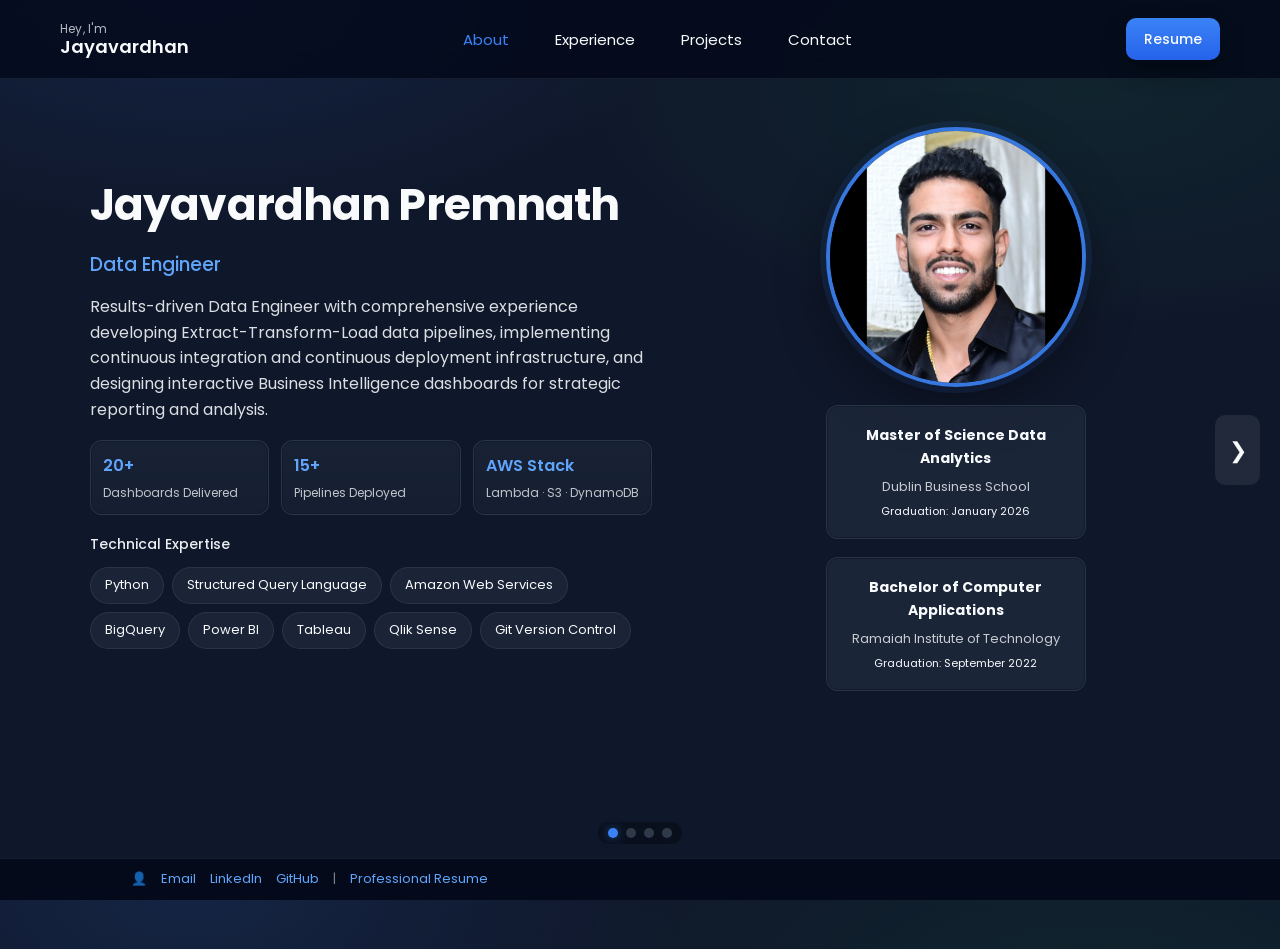
==== commit 9570bf36: "refactor: Complete professional portfolio revision - Expanded all abbreviations to full professional" ====
--- a/index.html
+++ b/index.html
@@ -7,7 +7,7 @@
 
     <meta
       name="description"
-      content="Jayavardhan Premnath — Data Engineer. Builds CI/CD data pipelines and cloud analytics on AWS; delivers BI dashboards using Python, SQL, and Power BI."
+      content="Jayavardhan Premnath — Data Engineer specializing in Extract-Transform-Load pipelines, cloud infrastructure, and Business Intelligence dashboards built with Python, SQL, and Power BI."
     />
     <meta name="theme-color" content="#0f172a" />
     <meta name="mobile-web-app-capable" content="yes" />
@@ -20,7 +20,7 @@
     <meta property="og:title" content="Jayavardhan Premnath | Data Engineer Portfolio" />
     <meta
       property="og:description"
-      content="AWS ETL/CI-CD pipelines, Python/SQL, and BI dashboards (Power BI, Qlik Sense)."
+      content="Cloud Extract-Transform-Load pipelines, Python and Structured Query Language expertise, and Business Intelligence dashboards using Power BI and Tableau."
     />
     <meta property="og:url" content="https://jayavardhan22.github.io/jayavardhan-portfolio/" />
     <meta property="og:image" content="assets/images/og-cover.png" />
@@ -29,7 +29,7 @@
     <meta name="twitter:title" content="Jayavardhan Premnath | Data Engineer Portfolio" />
     <meta
       name="twitter:description"
-      content="AWS ETL/CI-CD pipelines, Python/SQL, and BI dashboards (Power BI, Qlik Sense)."
+      content="Cloud Extract-Transform-Load pipelines, Python and Structured Query Language expertise, and Business Intelligence dashboards."
     />
     <meta name="twitter:image" content="assets/images/og-cover.png" />
 
@@ -51,11 +51,11 @@
   </head>
 
   <body>
-    <a class="skip-link" href="#page1">Skip to content</a>
+    <a class="skip-link" href="#page1">Skip to main content</a>
 
     <!-- NAVBAR -->
-    <nav class="navbar" aria-label="Primary">
-      <a class="logo" href="#" aria-label="Go to About page">
+    <nav class="navbar" aria-label="Primary navigation">
+      <a class="logo" href="#" aria-label="Navigate to About section">
         <span class="logo__hello">Hey, I'm</span>
         <span class="logo__name">Jayavardhan</span>
       </a>
@@ -70,8 +70,8 @@
       <a
         href="resume/Jayavardhan-Premnath-Resume.pdf"
         class="resume-btn"
-        aria-label="Open Jayavardhan Premnath Resume (PDF)"
-        title="Jayavardhan Premnath Resume"
+        aria-label="Download Jayavardhan Premnath professional resume in PDF format"
+        title="Professional Resume PDF"
         target="_blank"
         rel="noopener noreferrer"
       >
@@ -81,25 +81,24 @@
 
     <main class="page-wrapper" id="main">
       <!-- PAGE 1: ABOUT -->
-      <section class="page active" id="page1" aria-label="About">
+      <section class="page active" id="page1" aria-label="About Jayavardhan">
         <div class="about-screen">
           <div class="about-left">
             <h1>Jayavardhan Premnath</h1>
             <h3>Data Engineer</h3>
 
             <p>
-              Results-driven Data Engineer with hands-on experience in CI/CD data pipelines, ETL, and cloud data engineering, and
-              building interactive BI dashboards for business intelligence and reporting.
+              Results-driven Data Engineer with comprehensive experience developing Extract-Transform-Load data pipelines, implementing continuous integration and continuous deployment infrastructure, and designing interactive Business Intelligence dashboards for strategic reporting and analysis.
             </p>
 
-            <div class="outcomes" aria-label="Key outcomes">
+            <div class="outcomes" aria-label="Key professional achievements">
               <div class="outcome">
                 <div class="outcome__value">20+</div>
-                <div class="outcome__label">Dashboards</div>
+                <div class="outcome__label">Dashboards Delivered</div>
               </div>
               <div class="outcome">
                 <div class="outcome__value">15+</div>
-                <div class="outcome__label">CI/CD Pipelines</div>
+                <div class="outcome__label">Pipelines Deployed</div>
               </div>
               <div class="outcome">
                 <div class="outcome__value">AWS Stack</div>
@@ -107,17 +106,17 @@
               </div>
             </div>
 
-            <div class="skills-block" aria-label="Skills and tools">
+            <div class="skills-block" aria-label="Professional technical expertise">
               <h4 class="mini-heading">Technical Expertise</h4>
-              <div class="skills-tags" aria-label="Technical skills">
+              <div class="skills-tags" aria-label="Programming languages and tools">
                 <span>Python</span>
-                <span>SQL</span>
-                <span>AWS</span>
+                <span>Structured Query Language</span>
+                <span>Amazon Web Services</span>
                 <span>BigQuery</span>
                 <span>Power BI</span>
                 <span>Tableau</span>
                 <span>Qlik Sense</span>
-                <span>Git</span>
+                <span>Git Version Control</span>
               </div>
             </div>
           </div>
@@ -129,7 +128,7 @@
                 <img
                   src="assets/images/profile.jpg"
                   class="profile-image"
-                  alt="Profile image of Jayavardhan Premnath"
+                  alt="Professional profile photograph of Jayavardhan Premnath"
                   loading="eager"
                   decoding="async"
                   width="260"
@@ -139,44 +138,44 @@
             </div>
 
             <div class="education-card">
-              <h4>MSc Data Analytics</h4>
+              <h4>Master of Science Data Analytics</h4>
               <span>Dublin Business School</span>
-              <p>Jan 2026</p>
+              <p>Graduation: January 2026</p>
             </div>
 
             <div class="education-card">
               <h4>Bachelor of Computer Applications</h4>
-              <span>Ramaiah College</span>
-              <p>Sep 2022</p>
+              <span>Ramaiah Institute of Technology</span>
+              <p>Graduation: September 2022</p>
             </div>
           </div>
         </div>
       </section>
 
       <!-- PAGE 2: EXPERIENCE -->
-      <section class="page" id="page2" aria-label="Experience and Skills" aria-hidden="true" inert>
+      <section class="page" id="page2" aria-label="Professional experience and technical skills" aria-hidden="true" inert>
         <div class="section">
           <div class="section-head">
             <h2>Experience</h2>
           </div>
 
-          <div class="skills-panel skills-panel--full" aria-label="Tech stack summary">
+          <div class="skills-panel skills-panel--full" aria-label="Core technology stack summary">
             <div class="skills-panel__head">
-              <h3 class="skills-panel__title">Tech Stack</h3>
-              <p class="skills-panel__subtitle">Production tools</p>
-            </div>
-            <div class="skills-tags" aria-label="Primary tech stack">
-              <span>AWS Lambda</span>
-              <span>S3</span>
+              <h3 class="skills-panel__title">Technology Stack</h3>
+              <p class="skills-panel__subtitle">Production tools and platforms</p>
+            </div>
+            <div class="skills-tags" aria-label="Primary production technology stack">
+              <span>Amazon Web Services Lambda</span>
+              <span>Amazon Simple Storage Service</span>
               <span>DynamoDB</span>
               <span>BigQuery</span>
               <span>Python</span>
-              <span>SQL</span>
+              <span>Structured Query Language</span>
               <span>Power BI</span>
             </div>
           </div>
 
-          <div class="page2-stack" aria-label="Experience and skills stack">
+          <div class="page2-stack" aria-label="Professional experience timeline and skills development">
             <div class="experience-card experience-card--wide">
               <button
                 type="button"
@@ -186,73 +185,73 @@
                 aria-expanded="false"
                 data-target="experienceContent-1"
               >
-                <span class="card-title">Reach — Data Engineer</span>
-                <span class="role-pill">Dec 2022 – Sep 2024</span>
+                <span class="card-title">Data Engineer — Reach Mobile Technologies</span>
+                <span class="role-pill">December 2022 – September 2024</span>
                 <span class="expand-icon" aria-hidden="true">+</span>
               </button>
 
               <div class="experience-content" id="experienceContent-1" role="region" aria-labelledby="experienceToggle-1" hidden>
                 <p class="meta">Bangalore, India</p>
 
-                <div class="company-callout" aria-label="Company overview">
+                <div class="company-callout" aria-label="Company overview and context">
                   <p class="company-intro">
-                    Cloud-native telecom SaaS enabling MVNO/broadband/IoT services.
+                    Cloud-native telecommunications software-as-a-service platform enabling mobile virtual network operators, broadband service providers, and Internet-of-Things connectivity services.
                   </p>
                 </div>
 
-                <div class="env-row" aria-label="Environment and tools">
-                  <span class="env-pill">AWS Lambda</span>
-                  <span class="env-pill">S3</span>
+                <div class="env-row" aria-label="Development environment and technology stack">
+                  <span class="env-pill">Amazon Web Services Lambda</span>
+                  <span class="env-pill">Amazon Simple Storage Service</span>
                   <span class="env-pill">DynamoDB</span>
                   <span class="env-pill">BigQuery</span>
                   <span class="env-pill">Power BI</span>
                 </div>
 
-                <h4 class="role-subtitle">Key Contributions</h4>
+                <h4 class="role-subtitle">Key Contributions and Achievements</h4>
                 <ul class="impact-list">
-                  <li>Built CI/CD ETL pipelines processing <strong>500K+ records/day</strong></li>
-                  <li>Delivered <strong>20+ dashboards</strong>, reducing manual reporting by <strong>80%</strong></li>
-                  <li>Improved data freshness from <strong>4 hours → 15 minutes</strong></li>
-                  <li>Reduced pipeline failures by <strong>60%</strong></li>
+                  <li>Architected and deployed continuous integration and continuous deployment Extract-Transform-Load pipelines processing <strong>500,000+ records daily</strong></li>
+                  <li>Delivered <strong>20+ Business Intelligence dashboards</strong>, reducing manual reporting burden by <strong>80 percent</strong></li>
+                  <li>Improved data freshness and accessibility from <strong>4 hours → 15 minutes</strong> through pipeline optimization</li>
+                  <li>Enhanced system reliability by reducing pipeline failures by <strong>60 percent</strong> through robust error handling</li>
                 </ul>
 
-                <h4 class="role-subtitle">Key Initiatives</h4>
-                <div class="initiatives-chips initiatives-chips--prominent" role="list" aria-label="Key initiatives">
-                  <span class="chip" role="listitem">Power BI Integration</span>
-                  <span class="chip" role="listitem">Pipeline Stabilization</span>
-                  <span class="chip" role="listitem">Client Dashboards</span>
-                </div>
-              </div>
-            </div>
-
-            <div class="skills-panel skills-panel--full" aria-label="Core skills">
+                <h4 class="role-subtitle">Strategic Initiatives and Projects</h4>
+                <div class="initiatives-chips initiatives-chips--prominent" role="list" aria-label="Key strategic initiatives">
+                  <span class="chip" role="listitem">Power BI Dashboard Integration</span>
+                  <span class="chip" role="listitem">Pipeline Stabilization and Optimization</span>
+                  <span class="chip" role="listitem">Client-Facing Analytics Dashboards</span>
+                </div>
+              </div>
+            </div>
+
+            <div class="skills-panel skills-panel--full" aria-label="Core professional competencies">
               <div class="skills-panel__head">
-                <h3 class="skills-panel__title">Core Skills</h3>
-                <p class="skills-panel__subtitle">Key competencies</p>
-              </div>
-
-              <div class="skills-cards" role="list" aria-label="Skill groups">
+                <h3 class="skills-panel__title">Core Competencies</h3>
+                <p class="skills-panel__subtitle">Key professional strengths</p>
+              </div>
+
+              <div class="skills-cards" role="list" aria-label="Skill categories and proficiencies">
                 <div class="skill-card" role="listitem">
                   <div class="skill-card__title">Data Engineering</div>
                   <ul class="skill-card__list">
-                    <li>ETL pipeline development</li>
-                    <li>CI/CD deployment</li>
-                    <li>Data modeling</li>
+                    <li>Extract-Transform-Load pipeline development</li>
+                    <li>Continuous integration and continuous deployment deployment</li>
+                    <li>Data modeling and schema design</li>
                   </ul>
                 </div>
 
                 <div class="skill-card" role="listitem">
-                  <div class="skill-card__title">Cloud & Tools</div>
-                  <div class="skills-tags" aria-label="Cloud and tools">
-                    <span>AWS Lambda</span>
+                  <div class="skill-card__title">Cloud Infrastructure</div>
+                  <div class="skills-tags" aria-label="Cloud and infrastructure tools">
+                    <span>Amazon Web Services Lambda</span>
                     <span>BigQuery</span>
                     <span>Git</span>
                   </div>
                 </div>
 
                 <div class="skill-card" role="listitem">
-                  <div class="skill-card__title">Analytics & BI</div>
-                  <div class="skills-tags" aria-label="Analytics tools">
+                  <div class="skill-card__title">Business Intelligence</div>
+                  <div class="skills-tags" aria-label="Analytics and Business Intelligence tools">
                     <span>Power BI</span>
                     <span>Tableau</span>
                     <span>Qlik Sense</span>
@@ -260,31 +259,31 @@
                 </div>
 
                 <div class="skill-card" role="listitem">
-                  <div class="skill-card__title">Languages</div>
-                  <div class="skills-tags" aria-label="Languages">
+                  <div class="skill-card__title">Programming Languages</div>
+                  <div class="skills-tags" aria-label="Programming and scripting languages">
                     <span>Python</span>
-                    <span>SQL</span>
+                    <span>Structured Query Language</span>
                     <span>PySpark</span>
                   </div>
                 </div>
               </div>
             </div>
 
-            <div class="quote-card" aria-label="LinkedIn recommendation excerpt">
+            <div class="quote-card" aria-label="Professional recommendation">
               <div class="quote-mark" aria-hidden="true">"</div>
               <p class="quote-text">
-                Jayavardhan demonstrated exceptional dashboarding and data analysis skills, delivering valuable insights from complex datasets.
+                Jayavardhan demonstrated exceptional proficiency in dashboard development and data analysis, consistently delivering valuable insights extracted from complex and multifaceted datasets.
               </p>
-              <p class="quote-meta">— Harish Naik, Reach Mobile</p>
-            </div>
-          </div>
-
-          <h2 class="section-title">Analytics Data Flow</h2>
-
-          <div class="flow-wrap" aria-label="Analytics data flow">
+              <p class="quote-meta">— Harish Naik, Senior MIS Analyst, Reach Mobile Technologies</p>
+            </div>
+          </div>
+
+          <h2 class="section-title">Data Processing Workflow</h2>
+
+          <div class="flow-wrap" aria-label="Analytics data processing and delivery flow">
             <div class="flow-board flow-board--with-arrows">
               <div class="flow-stage">
-                <div class="flow-stage__head">Sources</div>
+                <div class="flow-stage__head">Data Sources</div>
                 <div class="flow-node">
                   <div class="flow-node__title">BigQuery</div>
                 </div>
@@ -297,21 +296,21 @@
               </div>
 
               <div class="flow-stage">
-                <div class="flow-stage__head">Processing</div>
+                <div class="flow-stage__head">Processing Layer</div>
                 <div class="flow-node flow-node--accent">
-                  <div class="flow-node__title">AWS Lambda</div>
+                  <div class="flow-node__title">Amazon Web Services Lambda</div>
                 </div>
               </div>
 
               <div class="flow-stage">
-                <div class="flow-stage__head">Storage</div>
+                <div class="flow-stage__head">Storage Layer</div>
                 <div class="flow-node">
-                  <div class="flow-node__title">S3 Bucket</div>
+                  <div class="flow-node__title">Amazon Simple Storage Service Bucket</div>
                 </div>
               </div>
 
               <div class="flow-stage">
-                <div class="flow-stage__head">Dashboards</div>
+                <div class="flow-stage__head">Visualization Layer</div>
                 <div class="flow-node">
                   <div class="flow-node__title">Power BI</div>
                 </div>
@@ -325,43 +324,43 @@
       </section>
 
       <!-- PAGE 3: PROJECTS -->
-      <section class="page" id="page3" aria-label="Projects" aria-hidden="true" inert>
+      <section class="page" id="page3" aria-label="Portfolio of completed projects" aria-hidden="true" inert>
         <div class="section">
           <div class="section-head">
             <h2>Projects</h2>
-            <p class="section-subhead">Featured work</p>
-          </div>
-
-          <div class="projects-grid" aria-label="Projects list">
+            <p class="section-subhead">Selected professional work and case studies</p>
+          </div>
+
+          <div class="projects-grid" aria-label="Project portfolio">
             <!-- PROJECT 1 -->
-            <article class="project-tablet project-tablet--featured" aria-label="GitHub Intelligence Dashboard">
+            <article class="project-tablet project-tablet--featured" aria-label="GitHub Intelligence Dashboard project">
               <div class="project-badge project-badge--1">Featured</div>
 
               <div class="tablet-top">
                 <h3 class="tablet-title">GitHub Intelligence Dashboard</h3>
-                <div class="tablet-pill tablet-pill--featured">Data Eng</div>
+                <div class="tablet-pill tablet-pill--featured">Data Engineering</div>
               </div>
 
               <div class="tablet-block">
                 <h4 class="tablet-h">Challenge</h4>
-                <p class="tablet-p">No unified view of Big 5 tech companies' open-source strategies.</p>
+                <p class="tablet-p">There was no unified analytical view of Big 5 technology companies' open-source investment strategies, making competitive benchmarking and technology adoption analysis extremely difficult.</p>
               </div>
 
               <div class="tablet-block">
                 <h4 class="tablet-h">Solution</h4>
                 <ul class="tablet-list">
-                  <li><strong>Automated ETL</strong> via GitHub Actions</li>
-                  <li><strong>40+ repositories</strong> tracked</li>
-                  <li><strong>4 Power BI dashboards</strong></li>
+                  <li><strong>Automated daily Extract-Transform-Load pipeline</strong> via GitHub Actions</li>
+                  <li><strong>Comprehensive tracking infrastructure</strong> for 40+ repositories</li>
+                  <li><strong>Four specialized Business Intelligence dashboards</strong> with real-time data refresh</li>
                 </ul>
               </div>
 
               <div class="tablet-block">
-                <h4 class="tablet-h">Impact</h4>
-                <p class="tablet-p"><strong>2.7M+ stars</strong> analyzed | <strong>&lt;15 min</strong> runtime | <strong>99.9% uptime</strong></p>
-              </div>
-
-              <h4 class="project-subtitle">Stack</h4>
+                <h4 class="tablet-h">Business Impact</h4>
+                <p class="tablet-p"><strong>2.7 million+ stars</strong> analyzed across repositories | <strong>Less than 15 minutes</strong> end-to-end pipeline runtime | <strong>99.9% uptime Service Level Agreement</strong></p>
+              </div>
+
+              <h4 class="project-subtitle">Technology Stack</h4>
               <div class="skills-tags">
                 <span>Python</span>
                 <span>GitHub Actions</span>
@@ -370,103 +369,104 @@
               </div>
 
               <div class="tablet-actions tablet-actions--centered">
-                <a class="btn-link" href="https://github.com/jayavardhan22/github-repo-insights-pipeline" target="_blank" rel="noopener noreferrer">GitHub</a>
-                <a class="btn-link btn-link--primary" href="projects/github-intelligence.html?from=projects">Case Study →</a>
+                <a class="btn-link" href="https://github.com/jayavardhan22/github-repo-insights-pipeline" target="_blank" rel="noopener noreferrer">View on GitHub</a>
+                <a class="btn-link btn-link--primary" href="projects/github-intelligence.html?from=projects">Read Full Case Study →</a>
               </div>
             </article>
 
             <!-- PROJECT 2 -->
-            <article class="project-tablet" aria-label="Airline Operations Dashboard">
+            <article class="project-tablet" aria-label="Airline Operations Dashboard project">
               <div class="project-badge project-badge--2">Project 2</div>
 
               <div class="tablet-top">
                 <h3 class="tablet-title">Airline Operations Dashboard</h3>
-                <div class="tablet-pill">Dashboard</div>
+                <div class="tablet-pill">Business Intelligence</div>
               </div>
 
               <div class="tablet-block">
                 <h4 class="tablet-h">Challenge</h4>
-                <p class="tablet-p">Manual reporting delayed critical flight performance decisions.</p>
+                <p class="tablet-p">Manual reporting processes created significant delays in critical flight performance decision-making, with stakeholders unable to access real-time operational metrics and key performance indicators.</p>
               </div>
 
               <div class="tablet-block">
                 <h4 class="tablet-h">Solution</h4>
                 <ul class="tablet-list">
-                  <li><strong>Power BI + Tableau</strong> evaluation</li>
-                  <li><strong>15 KPIs</strong> centralized</li>
-                  <li><strong>Real-time refresh</strong></li>
+                  <li><strong>Comprehensive comparative analysis</strong> of Power BI and Tableau capabilities</li>
+                  <li><strong>Centralized 15 key performance indicators</strong> in unified dashboard</li>
+                  <li><strong>Real-time automated data refresh</strong> mechanisms and schedules</li>
                 </ul>
               </div>
 
               <div class="tablet-block">
-                <h4 class="tablet-h">Impact</h4>
-                <p class="tablet-p"><strong>Real-time dashboards</strong> | <strong>99.2% accuracy</strong></p>
-              </div>
-
-              <h4 class="project-subtitle">Stack</h4>
+                <h4 class="tablet-h">Business Impact</h4>
+                <p class="tablet-p"><strong>Real-time operational visibility</strong> enabled | <strong>99.2% data accuracy</strong> maintained | <strong>Stakeholder engagement significantly increased</strong></p>
+              </div>
+
+              <h4 class="project-subtitle">Technology Stack</h4>
               <div class="skills-tags">
                 <span>Power BI</span>
                 <span>Tableau</span>
-                <span>SQL</span>
+                <span>Structured Query Language</span>
+                <span>Data Modeling</span>
               </div>
 
               <div class="dashboard-preview-grid">
                 <div class="dashboard-preview-item">
                   <img
                     src="assets/images/airline-powerbi.jpeg"
-                    alt="Power BI dashboard"
+                    alt="Power BI dashboard implementation for airline operations"
                     loading="lazy"
                     class="clickable-image"
                     onclick="openImageModal(this)"
                   />
-                  <div class="dashboard-preview-label"><strong>Power BI</strong></div>
+                  <div class="dashboard-preview-label"><strong>Power BI</strong><br/>Executive Dashboard</div>
                 </div>
                 <div class="dashboard-preview-item">
                   <img
                     src="assets/images/airline-tableau.jpeg"
-                    alt="Tableau dashboard"
+                    alt="Tableau dashboard implementation for airline operations"
                     loading="lazy"
                     class="clickable-image"
                     onclick="openImageModal(this)"
                   />
-                  <div class="dashboard-preview-label"><strong>Tableau</strong></div>
+                  <div class="dashboard-preview-label"><strong>Tableau</strong><br/>Operational Dashboard</div>
                 </div>
               </div>
 
               <div class="tablet-actions">
-                <a class="btn-link" href="https://github.com/jayavardhan22/Airline-Operations-Dashboard" target="_blank" rel="noopener noreferrer">GitHub</a>
+                <a class="btn-link" href="https://github.com/jayavardhan22/Airline-Operations-Dashboard" target="_blank" rel="noopener noreferrer">View on GitHub</a>
               </div>
             </article>
 
             <!-- PROJECT 3 -->
-            <article class="project-tablet" aria-label="Traffic Data Quality">
+            <article class="project-tablet" aria-label="Traffic Data Quality Validation project">
               <div class="project-badge project-badge--3">Project 3</div>
 
               <div class="tablet-top">
-                <h3 class="tablet-title">Traffic Data Quality</h3>
-                <div class="tablet-pill tablet-pill--dq">ML / Data Quality</div>
+                <h3 class="tablet-title">Traffic Data Quality Validation</h3>
+                <div class="tablet-pill tablet-pill--dq">Machine Learning</div>
               </div>
 
               <div class="tablet-block">
                 <h4 class="tablet-h">Challenge</h4>
-                <p class="tablet-p">35% missing fields prevented reliable ML model training.</p>
+                <p class="tablet-p">Significant data quality issues with 35 percent missing field values prevented reliable machine learning model training and prevented reliable downstream analytics and reporting capabilities.</p>
               </div>
 
               <div class="tablet-block">
                 <h4 class="tablet-h">Solution</h4>
                 <ul class="tablet-list">
-                  <li><strong>Hybrid ML framework</strong></li>
-                  <li><strong>Anomaly detection</strong> (Isolation Forest, LOF, DBSCAN)</li>
-                  <li><strong>Rule-based validation</strong></li>
+                  <li><strong>Hybrid machine learning framework</strong> combining multiple detection methodologies</li>
+                  <li><strong>Advanced anomaly detection</strong> using Isolation Forest, Local Outlier Factor, and DBSCAN algorithms</li>
+                  <li><strong>Deterministic rule-based validation</strong> layer for consistency checking</li>
                 </ul>
               </div>
 
               <div class="tablet-block">
-                <h4 class="tablet-h">Impact</h4>
-                <p class="tablet-p"><strong>92% coverage</strong> | <strong>28% anomalies detected</strong> | <strong>88.5% precision</strong></p>
-              </div>
-
-              <h4 class="project-subtitle">Stack</h4>
+                <h4 class="tablet-h">Business Impact</h4>
+                <p class="tablet-p"><strong>92 percent data coverage improvement</strong> | <strong>28 percent anomalies successfully detected and flagged</strong> | <strong>88.5 percent detection precision</strong></p>
+              </div>
+
+              <h4 class="project-subtitle">Technology Stack</h4>
               <div class="skills-tags">
                 <span>Python</span>
                 <span>Scikit-learn</span>
@@ -474,7 +474,7 @@
                 <span>Streamlit</span>
               </div>
 
-              <h4 class="project-subtitle">Demo Video</h4>
+              <h4 class="project-subtitle">Live Demonstration Video</h4>
               <div class="media-card">
                 <div class="video-container">
                   <video
@@ -489,7 +489,7 @@
                     Your browser does not support the video tag.
                   </video>
                   <div class="video-controls">
-                    <button type="button" class="video-play-btn" onclick="toggleVideoPlayback(event)" aria-label="Play/pause video">
+                    <button type="button" class="video-play-btn" onclick="toggleVideoPlayback(event)" aria-label="Play or pause demonstration video">
                       <span class="play-icon">▶</span>
                     </button>
                     <div class="video-progress">
@@ -501,59 +501,59 @@
               </div>
 
               <div class="tablet-actions">
-                <a class="btn-link" href="https://github.com/jayavardhan22/A_Machine_Learning_and_Rule-Based_Approach_for_Data_Quality_Validation/tree/main" target="_blank" rel="noopener noreferrer">GitHub</a>
+                <a class="btn-link" href="https://github.com/jayavardhan22/A_Machine_Learning_and_Rule-Based_Approach_for_Data_Quality_Validation/tree/main" target="_blank" rel="noopener noreferrer">View on GitHub</a>
               </div>
             </article>
           </div>
 
-          <h2 class="section-title">Awards</h2>
-          <div class="award-grid" aria-label="Awards">
+          <h2 class="section-title">Professional Recognition</h2>
+          <div class="award-grid" aria-label="Professional awards and recognition">
             <div class="award-card">
-              <h4>🏆 Rookie-Rockstar</h4>
-              <p>Critical MVNO projects delivered ahead of schedule.</p>
+              <h4>🏆 Rookie-Rockstar Award</h4>
+              <p>Recognition for delivering critical mobile virtual network operator projects ahead of schedule and exceeding quality expectations.</p>
             </div>
             <div class="award-card">
               <h4>⭐ Employee of the Month</h4>
-              <p>High-impact delivery and consistent execution.</p>
+              <p>Recognition for high-impact project delivery and consistent execution of complex data engineering initiatives.</p>
             </div>
           </div>
         </div>
       </section>
 
       <!-- PAGE 4: CONTACT -->
-      <section class="page" id="page4" aria-label="Contact" aria-hidden="true" inert>
+      <section class="page" id="page4" aria-label="Contact information" aria-hidden="true" inert>
         <div class="section">
           <div class="section-head">
-            <h2>Contact</h2>
-            <p class="section-subhead">Open to internship & full-time opportunities</p>
-          </div>
-
-          <div class="contact-grid" aria-label="Contact methods">
-            <a class="contact-tile" href="mailto:jayavardhanp2204@gmail.com" aria-label="Email Jayavardhan">
+            <h2>Get In Touch</h2>
+            <p class="section-subhead">Open to internship and full-time opportunities</p>
+          </div>
+
+          <div class="contact-grid" aria-label="Contact methods and communication channels">
+            <a class="contact-tile" href="mailto:jayavardhanp2204@gmail.com" aria-label="Send email message to Jayavardhan">
               <div class="tile-icon" aria-hidden="true">✉</div>
               <div class="tile-content">
-                <div class="tile-title">Email</div>
+                <div class="tile-title">Email Address</div>
                 <div class="tile-value">jayavardhanp2204@gmail.com</div>
               </div>
             </a>
 
-            <a class="contact-tile" href="tel:+353892484461" aria-label="Call Irish number">
+            <a class="contact-tile" href="tel:+353892484461" aria-label="Call Irish phone number">
               <div class="tile-icon" aria-hidden="true">☎</div>
               <div class="tile-content">
-                <div class="tile-title">Phone (IE)</div>
+                <div class="tile-title">Phone - Ireland</div>
                 <div class="tile-value">+353 892 484 461</div>
               </div>
             </a>
 
-            <a class="contact-tile" href="tel:+917406165884" aria-label="Call Indian number">
+            <a class="contact-tile" href="tel:+917406165884" aria-label="Call Indian phone number">
               <div class="tile-icon" aria-hidden="true">☎</div>
               <div class="tile-content">
-                <div class="tile-title">Phone (IN)</div>
+                <div class="tile-title">Phone - India</div>
                 <div class="tile-value">+91 74061 65884</div>
               </div>
             </a>
 
-            <a class="contact-tile" href="https://www.linkedin.com/in/jayavardhan-premnath-a7293b237/" target="_blank" rel="noopener noreferrer" aria-label="Open LinkedIn">
+            <a class="contact-tile" href="https://www.linkedin.com/in/jayavardhan-premnath-a7293b237/" target="_blank" rel="noopener noreferrer" aria-label="Open LinkedIn professional profile">
               <div class="tile-icon" aria-hidden="true">in</div>
               <div class="tile-content">
                 <div class="tile-title">LinkedIn</div>
@@ -561,7 +561,7 @@
               </div>
             </a>
 
-            <a class="contact-tile" href="https://github.com/jayavardhan22" target="_blank" rel="noopener noreferrer" aria-label="Open GitHub">
+            <a class="contact-tile" href="https://github.com/jayavardhan22" target="_blank" rel="noopener noreferrer" aria-label="Open GitHub code repository profile">
               <div class="tile-icon" aria-hidden="true">⌂</div>
               <div class="tile-content">
                 <div class="tile-title">GitHub</div>
@@ -569,10 +569,10 @@
               </div>
             </a>
 
-            <a class="contact-tile contact-tile--resume" href="resume/Jayavardhan-Premnath-Resume.pdf" target="_blank" rel="noopener noreferrer" aria-label="Open Resume (PDF)">
+            <a class="contact-tile contact-tile--resume" href="resume/Jayavardhan-Premnath-Resume.pdf" target="_blank" rel="noopener noreferrer" aria-label="Download professional resume document in PDF format">
               <div class="tile-icon" aria-hidden="true">⤓</div>
               <div class="tile-content">
-                <div class="tile-title">Resume</div>
+                <div class="tile-title">Professional Resume</div>
                 <div class="tile-value">Download PDF</div>
               </div>
             </a>
@@ -582,34 +582,34 @@
     </main>
 
     <!-- IMAGE MODAL -->
-    <div class="image-modal" id="imageModal" role="dialog" aria-modal="true" aria-label="Image preview">
+    <div class="image-modal" id="imageModal" role="dialog" aria-modal="true" aria-label="Expanded image viewer">
       <div class="image-modal-content">
-        <button class="image-modal-close" type="button" onclick="closeImageModal()" aria-label="Close image">×</button>
-        <img id="modalImage" src="" alt="Image preview" />
+        <button class="image-modal-close" type="button" onclick="closeImageModal()" aria-label="Close image viewer">×</button>
+        <img id="modalImage" src="" alt="Expanded image preview" />
       </div>
     </div>
 
-    <footer class="site-footer" aria-label="Footer links">
+    <footer class="site-footer" aria-label="Footer navigation and information">
       <div class="footer-inner">
         <span class="footer-label">👤</span>
         <a href="mailto:jayavardhanp2204@gmail.com">Email</a>
         <a href="https://www.linkedin.com/in/jayavardhan-premnath-a7293b237/" target="_blank" rel="noopener noreferrer">LinkedIn</a>
         <a href="https://github.com/jayavardhan22" target="_blank" rel="noopener noreferrer">GitHub</a>
         <span style="opacity: 0.5;">|</span>
-        <a href="resume/Jayavardhan-Premnath-Resume.pdf" target="_blank" rel="noopener noreferrer">Resume</a>
+        <a href="resume/Jayavardhan-Premnath-Resume.pdf" target="_blank" rel="noopener noreferrer">Professional Resume</a>
       </div>
     </footer>
 
-    <div class="nav-arrows" aria-label="Page navigation arrows">
-      <button type="button" class="arrow" id="prevBtn" aria-label="Previous Page">❮</button>
-      <button type="button" class="arrow" id="nextBtn" aria-label="Next Page">❯</button>
+    <div class="nav-arrows" aria-label="Page navigation controls">
+      <button type="button" class="arrow" id="prevBtn" aria-label="Navigate to Previous Page">❮</button>
+      <button type="button" class="arrow" id="nextBtn" aria-label="Navigate to Next Page">❯</button>
     </div>
 
-    <div class="page-indicator" aria-label="Page indicators">
-      <button type="button" class="dot-page active" data-page="0" aria-label="Page 1"></button>
-      <button type="button" class="dot-page" data-page="1" aria-label="Page 2"></button>
-      <button type="button" class="dot-page" data-page="2" aria-label="Page 3"></button>
-      <button type="button" class="dot-page" data-page="3" aria-label="Page 4"></button>
+    <div class="page-indicator" aria-label="Current page indicator">
+      <button type="button" class="dot-page active" data-page="0" aria-label="Page 1 - About"></button>
+      <button type="button" class="dot-page" data-page="1" aria-label="Page 2 - Experience"></button>
+      <button type="button" class="dot-page" data-page="2" aria-label="Page 3 - Projects"></button>
+      <button type="button" class="dot-page" data-page="3" aria-label="Page 4 - Contact"></button>
     </div>
 
     <script>
@@ -638,7 +638,7 @@
         const playBtn = event.target.closest(".video-play-btn");
         
         if (video.paused) {
-          video.play().catch(err => console.warn("Play failed:", err));
+          video.play().catch(err => console.warn("Playback error:", err));
           playBtn.querySelector(".play-icon").textContent = "⏸";
         } else {
           video.pause();
@@ -710,6 +710,8 @@
           navButtons.forEach((btn) => {
             const isActive = Number(btn.dataset.page) === activeIndex;
             btn.classList.toggle("active", isActive);
+            if (isActive) btn.setAttribute("aria-current", "page");
+            else btn.removeAttribute("aria-current");
           });
 
           currentPage = activeIndex;
--- a/css/style.css
+++ b/css/style.css
@@ -190,6 +190,8 @@
     font-weight: 500;
     transition: transform var(--transition-fast), filter var(--transition-fast);
     box-shadow: var(--shadow-2);
+    border: none;
+    cursor: pointer;
   }
   
   .resume-btn:hover {
@@ -397,9 +399,19 @@
     pointer-events: none;
   }
   
+  .education-card h4 {
+    font-size: 14px;
+    margin-bottom: 4px;
+  }
+  
   .education-card span {
     opacity: 0.78;
     font-size: 13px;
+  }
+  
+  .education-card p {
+    font-size: 11px;
+    margin-top: 4px;
   }
   
   /* ============================================================================
@@ -1368,6 +1380,10 @@
     border-color: rgba(59, 130, 246, 0.5);
   }
   
+  .play-icon {
+    display: inline-block;
+  }
+  
   .video-progress {
     flex: 1;
     height: 4px;
@@ -1794,17 +1810,21 @@
     pointer-events: none;
   }
   
-  /* ============================================================================
-     PAGE INDICATOR (DOTS)
-     ============================================================================ */
-  .page-indicator {
+/* ============================================================================
+   PAGE INDICATOR (DOTS) - OPTIMIZED FOR ALL DEVICES
+   ============================================================================ */
+   .page-indicator {
     position: fixed;
     bottom: 56px;
     left: 50%;
     transform: translateX(-50%);
     display: flex;
-    gap: 10px;
+    gap: 8px;
     z-index: 110;
+    padding: 6px 10px;
+    background: rgba(0, 0, 0, 0.3);
+    border-radius: 999px;
+    backdrop-filter: blur(8px);
   }
   
   .dot-page {
@@ -1814,23 +1834,90 @@
     width: 10px;
     height: 10px;
     border-radius: 50%;
-    background: #475569;
+    background: rgba(71, 85, 105, 0.6);
     cursor: pointer;
     transition: background var(--transition-fast), transform var(--transition-fast);
   }
   
   .dot-page:hover {
     transform: scale(1.15);
+    background: rgba(96, 165, 250, 0.8);
   }
   
   .dot-page.active {
     background: var(--accent);
+    box-shadow: 0 0 10px rgba(59, 130, 246, 0.5);
   }
   
   /* ============================================================================
-     INFRASTRUCTURE BOXES (3-COLUMN LAYOUT)
+     RESPONSIVE - TABLET PAGE INDICATOR (601px - 900px)
      ============================================================================ */
-  
+  @media (max-width: 900px) and (min-width: 601px) {
+    .page-indicator {
+      bottom: 60px;
+      gap: 7px;
+      padding: 7px 11px;
+      background: rgba(0, 0, 0, 0.28);
+    }
+  
+    .dot-page {
+      width: 9px;
+      height: 9px;
+      background: rgba(71, 85, 105, 0.55);
+    }
+  
+    .dot-page.active {
+      background: rgba(59, 130, 246, 0.85);
+    }
+  }
+  
+  /* ============================================================================
+     RESPONSIVE - MOBILE PAGE INDICATOR (320px - 600px)
+     ============================================================================ */
+  @media (max-width: 600px) {
+    .page-indicator {
+      bottom: 72px;
+      gap: 5px;
+      padding: 5px 8px;
+      background: rgba(0, 0, 0, 0.2);
+    }
+  
+    .dot-page {
+      width: 7px;
+      height: 7px;
+      background: rgba(71, 85, 105, 0.5);
+    }
+  
+    .dot-page:hover {
+      background: rgba(96, 165, 250, 0.7);
+      transform: scale(1.2);
+    }
+  
+    .dot-page.active {
+      background: rgba(59, 130, 246, 0.95);
+      box-shadow: 0 0 6px rgba(59, 130, 246, 0.4);
+    }
+  }
+  
+  /* ============================================================================
+     LANDSCAPE MODE - PAGE INDICATOR
+     ============================================================================ */
+  @media (max-height: 500px) and (orientation: landscape) {
+    .page-indicator {
+      bottom: 48px;
+      gap: 4px;
+      padding: 4px 6px;
+    }
+  
+    .dot-page {
+      width: 6px;
+      height: 6px;
+    }
+  }
+  
+  /* ============================================================================
+     INFRASTRUCTURE BOXES
+     ============================================================================ */
   .infrastructure-box {
     border-radius: var(--radius-lg);
     border: 1px solid var(--border);
@@ -1848,7 +1935,6 @@
   /* ============================================================================
      DASHBOARD PREVIEW BUTTON
      ============================================================================ */
-  
   .dashboard-preview-btn {
     appearance: none;
     border: none;
@@ -1876,46 +1962,38 @@
   }
   
   /* ============================================================================
-     RESPONSIVE DESIGN
+     RESPONSIVE DESIGN - TABLET (601px - 900px)
      ============================================================================ */
-  @media (max-width: 900px) {
+  @media (max-width: 900px) and (min-width: 601px) {
     :root {
       --pad-page-y: 30px;
-      --pad-page-x: 18px;
+      --pad-page-x: 20px;
     }
   
     .navbar {
-      padding: 14px 16px;
+      padding: 14px 20px;
     }
   
     .nav-links {
-      display: none;
-    }
-  
-    .page {
-      padding: var(--pad-page-y) var(--pad-page-x);
+      display: flex;
+      gap: 20px;
     }
   
     .about-screen {
       grid-template-columns: 1fr;
-      text-align: center;
       gap: 40px;
     }
   
-    .about-left p {
-      margin: 0 auto;
-    }
-  
     .outcomes {
+      grid-template-columns: repeat(2, 1fr);
+    }
+  
+    .projects-grid {
       grid-template-columns: 1fr;
-      max-width: 420px;
-      margin-left: auto;
-      margin-right: auto;
-    }
-  
-    .about-image {
-      width: 210px;
-      height: 210px;
+    }
+  
+    .project-tablet--featured {
+      grid-column: 1;
     }
   
     .skills-cards {
@@ -1923,158 +2001,62 @@
     }
   
     .flow-board {
-      grid-template-columns: 1fr;
-    }
-  
-    .flow-board--with-arrows .flow-stage:not(:last-child)::after {
-      content: '';
-    }
-  
-    .flow-connectors {
-      grid-template-columns: 1fr;
-    }
-  
-    .projects-grid {
-      grid-template-columns: 1fr;
-    }
-  
-    .project-tablet--featured {
-      grid-column: 1;
-    }
-  
-    .dashboard-preview-grid {
-      grid-template-columns: 1fr;
+      grid-template-columns: repeat(2, 1fr);
     }
   
     .dashboards-grid {
       grid-template-columns: 1fr;
     }
   
+    .contact-grid {
+      grid-template-columns: 1fr;
+    }
+  
     .award-grid {
       grid-template-columns: 1fr;
     }
   
-    .contact-grid {
-      grid-template-columns: 1fr;
-    }
-  
-    .arrow {
-      margin: 0 10px;
-      width: 42px;
-      height: 64px;
-    }
-  
-    .page-indicator {
-      bottom: 62px;
-    }
-  
-    .case-study-wrapper {
-      padding: 30px 18px;
-    }
-  
-    .case-study-title {
-      font-size: 32px;
-    }
-  
     .case-metrics-grid {
       grid-template-columns: 1fr;
     }
-  }
-  
+  
+    .arrow {
+      width: 40px;
+      height: 60px;
+      font-size: 20px;
+      margin: 0 16px;
+    }
+  
+    .page-indicator {
+      bottom: 60px;
+      gap: 7px;
+      padding: 7px 11px;
+      background: rgba(0, 0, 0, 0.28);
+    }
+  
+    .dot-page {
+      width: 9px;
+      height: 9px;
+      background: rgba(71, 85, 105, 0.55);
+    }
+  
+    .dot-page.active {
+      background: rgba(59, 130, 246, 0.85);
+    }
+  
+    .case-study-wrapper {
+      padding: 30px 20px;
+    }
+  
+    .case-study-title {
+      font-size: 36px;
+    }
+  }
+  
+  /* ============================================================================
+     RESPONSIVE DESIGN - MOBILE (320px - 600px)
+     ============================================================================ */
   @media (max-width: 600px) {
-    .skills-tags {
-      gap: 6px;
-    }
-  
-    .skills-tags span {
-      padding: 6px 10px;
-      font-size: 12px;
-    }
-  
-    .contact-tile {
-      grid-template-columns: 40px 1fr;
-    }
-  
-    .tile-icon {
-      width: 40px;
-      height: 40px;
-      font-size: 16px;
-    }
-  
-    .tile-cta {
-      display: none;
-    }
-  
-    .project-tablet {
-      min-height: auto;
-    }
-  
-    .video-controls {
-      padding: 8px;
-      gap: 6px;
-    }
-  
-    .video-play-btn {
-      width: 28px;
-      height: 28px;
-      font-size: 12px;
-    }
-  
-    .video-time {
-      font-size: 11px;
-      min-width: 45px;
-    }
-  
-    .video-container video {
-      height: 160px;
-    }
-  
-    .tablet-actions--centered .btn-link--primary {
-      min-width: 180px;
-    }
-  }
-  
-  @media (prefers-reduced-motion: reduce) {
-    * {
-      animation-duration: 0.01ms !important;
-      animation-iteration-count: 1 !important;
-      transition-duration: 0.01ms !important;
-    }
-  
-    .page {
-      transition: none;
-    }
-  
-    .experience-content {
-      transition: none;
-    }
-  
-    .flow-connector::before {
-      animation: none;
-    }
-  }
-  
-  @media print {
-    .navbar,
-    .nav-arrows,
-    .page-indicator,
-    .site-footer {
-      display: none;
-    }
-  
-    .page {
-      position: static;
-      opacity: 1;
-      transform: none;
-      page-break-inside: avoid;
-    }
-  }
-
-/* ============================================================================
-   MOBILE OPTIMIZATION (320px - 600px)
-   ============================================================================ */
-
-   @media (max-width: 600px) {
     :root {
       --pad-page-y: 20px;
       --pad-page-x: 16px;
@@ -2506,15 +2488,27 @@
       display: none;
     }
   
-    /* PAGE INDICATOR */
+    /* PAGE INDICATOR - MOBILE OPTIMIZED */
     .page-indicator {
       bottom: 70px;
-      gap: 8px;
+      gap: 6px;
+      padding: 6px 10px;
+      background: rgba(0, 0, 0, 0.25);
     }
   
     .dot-page {
       width: 8px;
       height: 8px;
+      background: rgba(71, 85, 105, 0.5);
+    }
+  
+    .dot-page:hover {
+      background: rgba(96, 165, 250, 0.7);
+    }
+  
+    .dot-page.active {
+      background: rgba(59, 130, 246, 0.9);
+      box-shadow: 0 0 8px rgba(59, 130, 246, 0.4);
     }
   
     /* IMAGE MODAL */
@@ -2681,91 +2675,9 @@
   }
   
   /* ============================================================================
-     TABLET OPTIMIZATION (601px - 900px)
-     ============================================================================ */
-  
-  @media (max-width: 900px) and (min-width: 601px) {
-    :root {
-      --pad-page-y: 30px;
-      --pad-page-x: 20px;
-    }
-  
-    .navbar {
-      padding: 14px 20px;
-    }
-  
-    .nav-links {
-      display: flex;
-      gap: 20px;
-    }
-  
-    .about-screen {
-      grid-template-columns: 1fr;
-      gap: 40px;
-    }
-  
-    .outcomes {
-      grid-template-columns: repeat(2, 1fr);
-    }
-  
-    .projects-grid {
-      grid-template-columns: 1fr;
-    }
-  
-    .project-tablet--featured {
-      grid-column: 1;
-    }
-  
-    .skills-cards {
-      grid-template-columns: 1fr;
-    }
-  
-    .flow-board {
-      grid-template-columns: repeat(2, 1fr);
-    }
-  
-    .dashboards-grid {
-      grid-template-columns: 1fr;
-    }
-  
-    .contact-grid {
-      grid-template-columns: 1fr;
-    }
-  
-    .award-grid {
-      grid-template-columns: 1fr;
-    }
-  
-    .case-metrics-grid {
-      grid-template-columns: 1fr;
-    }
-  
-    .arrow {
-      width: 40px;
-      height: 60px;
-      font-size: 20px;
-      margin: 0 16px;
-    }
-  
-    .page-indicator {
-      bottom: 60px;
-    }
-  
-    .case-study-wrapper {
-      padding: 30px 20px;
-    }
-  
-    .case-study-title {
-      font-size: 36px;
-    }
-  }
-  
-  /* ============================================================================
      TOUCH-FRIENDLY ENHANCEMENTS
      ============================================================================ */
-  
   @media (hover: none) and (pointer: coarse) {
-    /* Touch devices - enlarge tap targets */
     .btn-link,
     .nav-btn,
     .dot-page,
@@ -2775,7 +2687,6 @@
       min-width: 48px;
     }
   
-    /* Remove hover effects on touch devices */
     .btn-link:hover {
       transform: none;
     }
@@ -2788,7 +2699,6 @@
       transform: none;
     }
   
-    /* Disable hover states */
     .skills-tags span:hover {
       transform: none;
     }
@@ -2805,7 +2715,6 @@
   /* ============================================================================
      LANDSCAPE MODE (Mobile)
      ============================================================================ */
-  
   @media (max-height: 500px) and (orientation: landscape) {
     .page {
       min-height: auto;
@@ -2836,6 +2745,13 @@
   
     .page-indicator {
       bottom: 50px;
+      gap: 5px;
+      padding: 4px 8px;
+    }
+  
+    .dot-page {
+      width: 7px;
+      height: 7px;
     }
   
     .nav-arrows {
@@ -2846,9 +2762,27 @@
   /* ============================================================================
      HIGH DPI / RETINA SCREENS
      ============================================================================ */
-  
   @media (-webkit-min-device-pixel-ratio: 2), (min-resolution: 192dpi) {
     img {
       image-rendering: -webkit-optimize-contrast;
     }
-  }  +  }
+  
+  /* ============================================================================
+     PRINT STYLES
+     ============================================================================ */
+  @media print {
+    .navbar,
+    .nav-arrows,
+    .page-indicator,
+    .site-footer {
+      display: none;
+    }
+  
+    .page {
+      position: static;
+      opacity: 1;
+      transform: none;
+      page-break-inside: avoid;
+    }
+  }
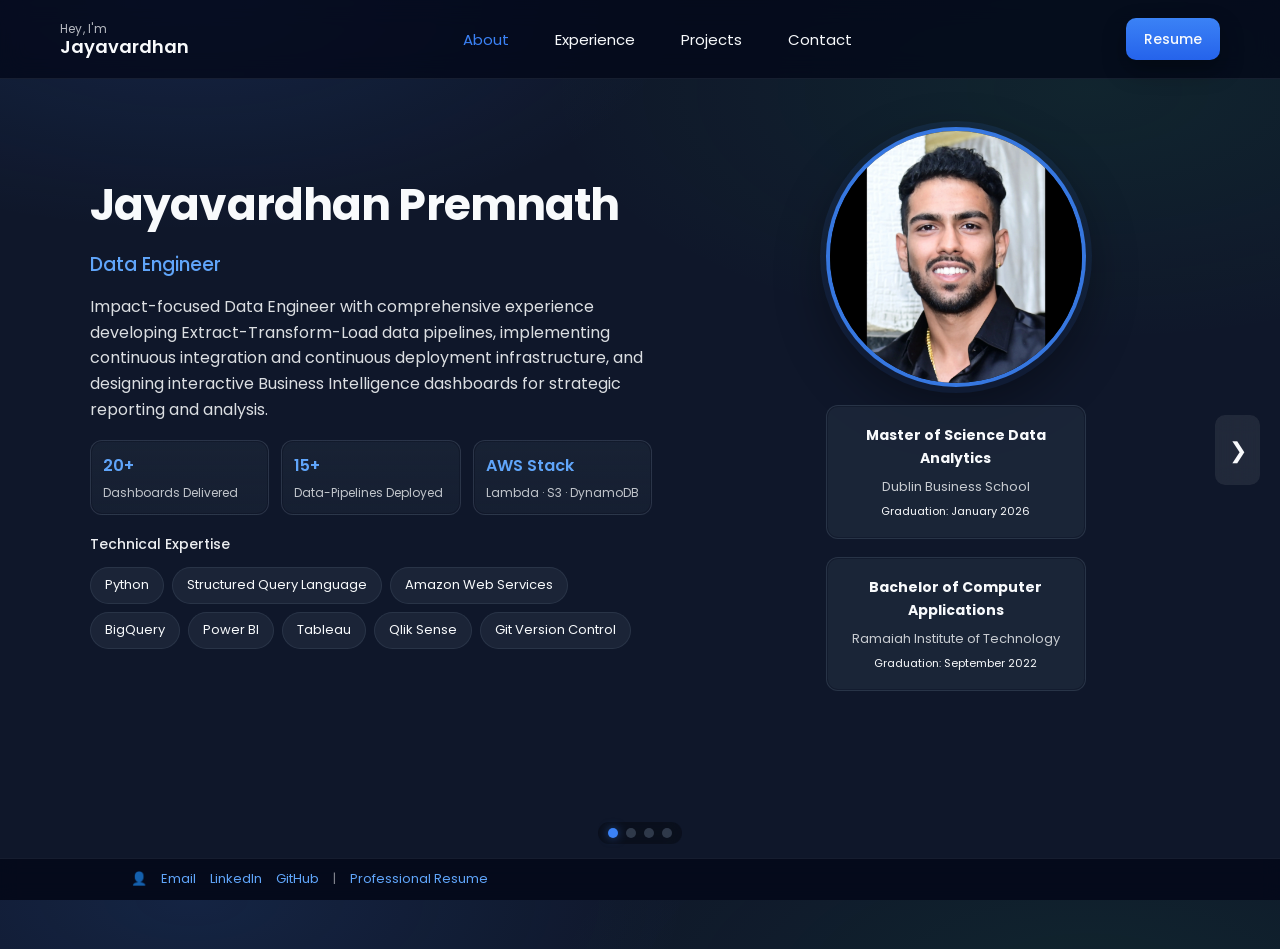
==== commit 6cbb767e: "feat: Production-ready portfolio - complete updates across all files ✅ index.html   - Replaced 'Resu" ====
--- a/index.html
+++ b/index.html
@@ -88,7 +88,7 @@
             <h3>Data Engineer</h3>
 
             <p>
-              Results-driven Data Engineer with comprehensive experience developing Extract-Transform-Load data pipelines, implementing continuous integration and continuous deployment infrastructure, and designing interactive Business Intelligence dashboards for strategic reporting and analysis.
+              Impact-focused Data Engineer with comprehensive experience developing Extract-Transform-Load data pipelines, implementing continuous integration and continuous deployment infrastructure, and designing interactive Business Intelligence dashboards for strategic reporting and analysis.
             </p>
 
             <div class="outcomes" aria-label="Key professional achievements">
@@ -98,7 +98,7 @@
               </div>
               <div class="outcome">
                 <div class="outcome__value">15+</div>
-                <div class="outcome__label">Pipelines Deployed</div>
+                <div class="outcome__label">Data-Pipelines Deployed</div>
               </div>
               <div class="outcome">
                 <div class="outcome__value">AWS Stack</div>
@@ -263,7 +263,7 @@
                   <div class="skills-tags" aria-label="Programming and scripting languages">
                     <span>Python</span>
                     <span>Structured Query Language</span>
-                    <span>PySpark</span>
+                    
                   </div>
                 </div>
               </div>
